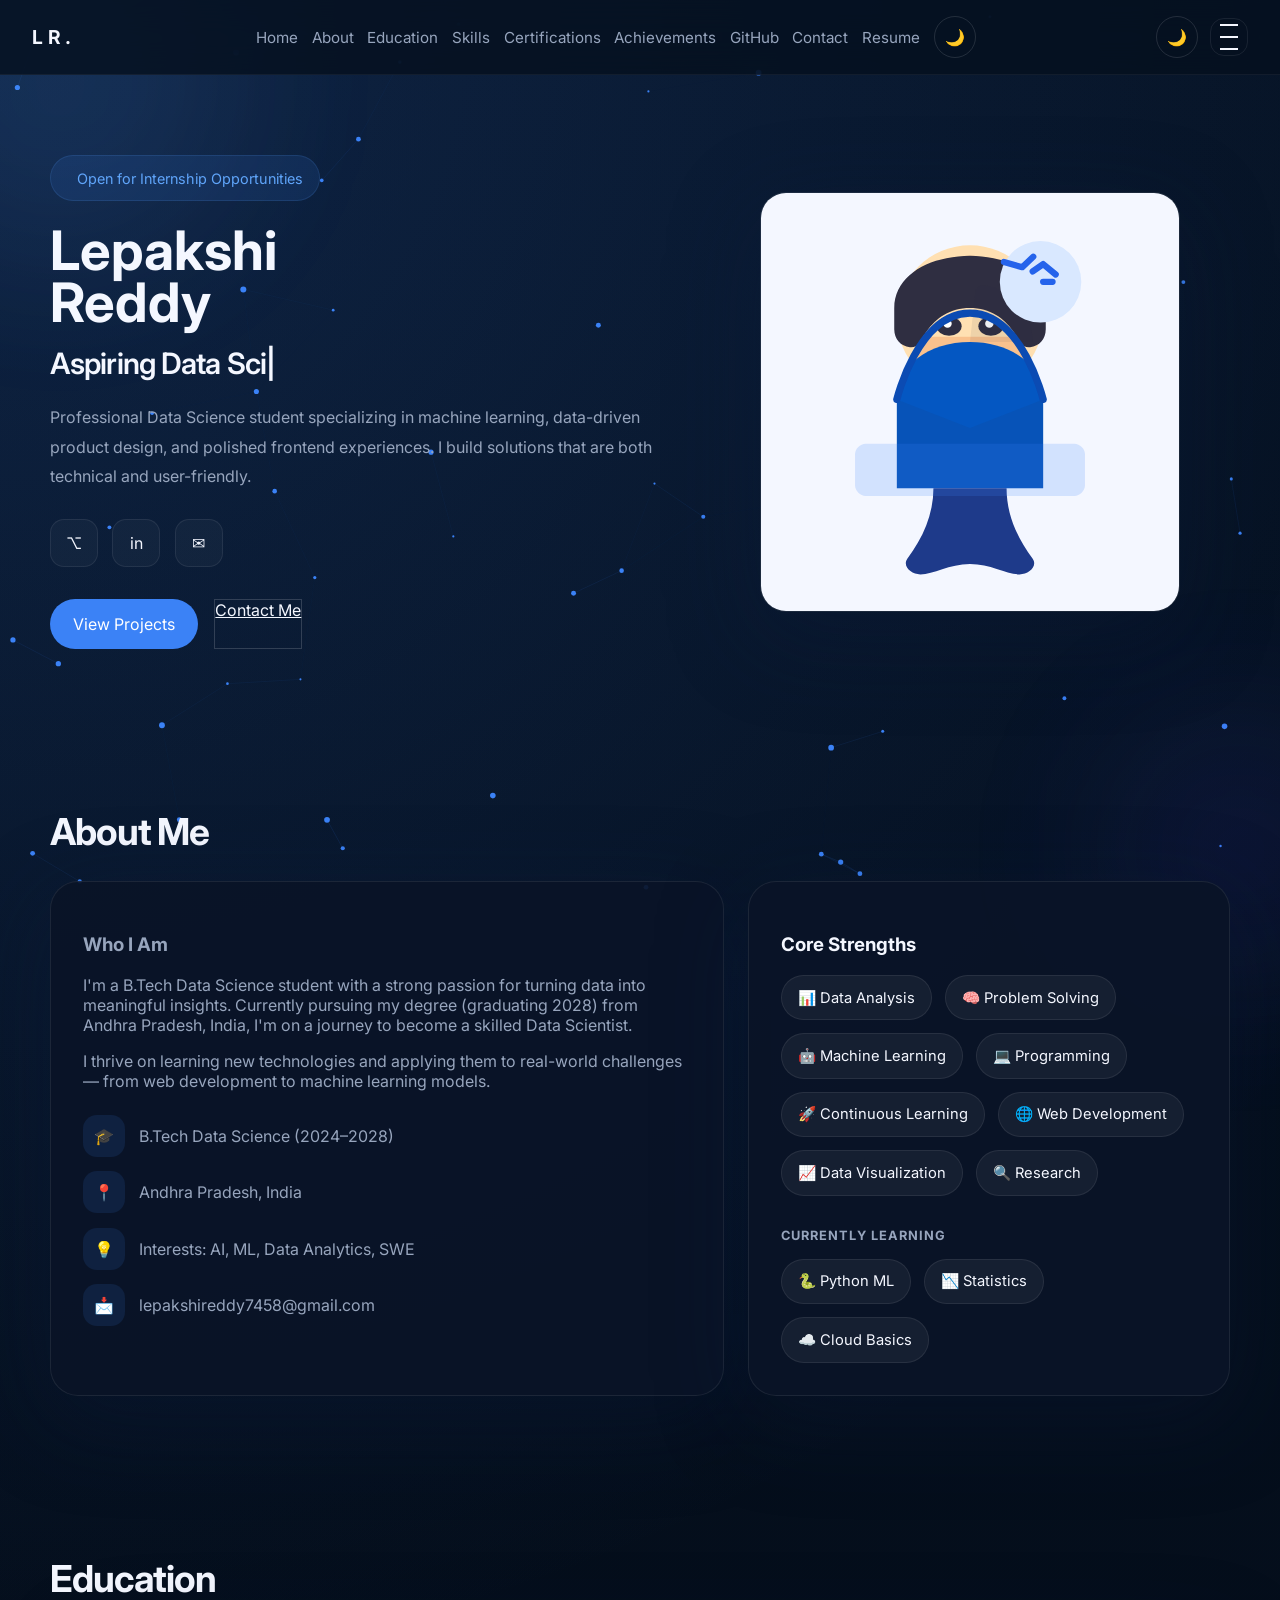
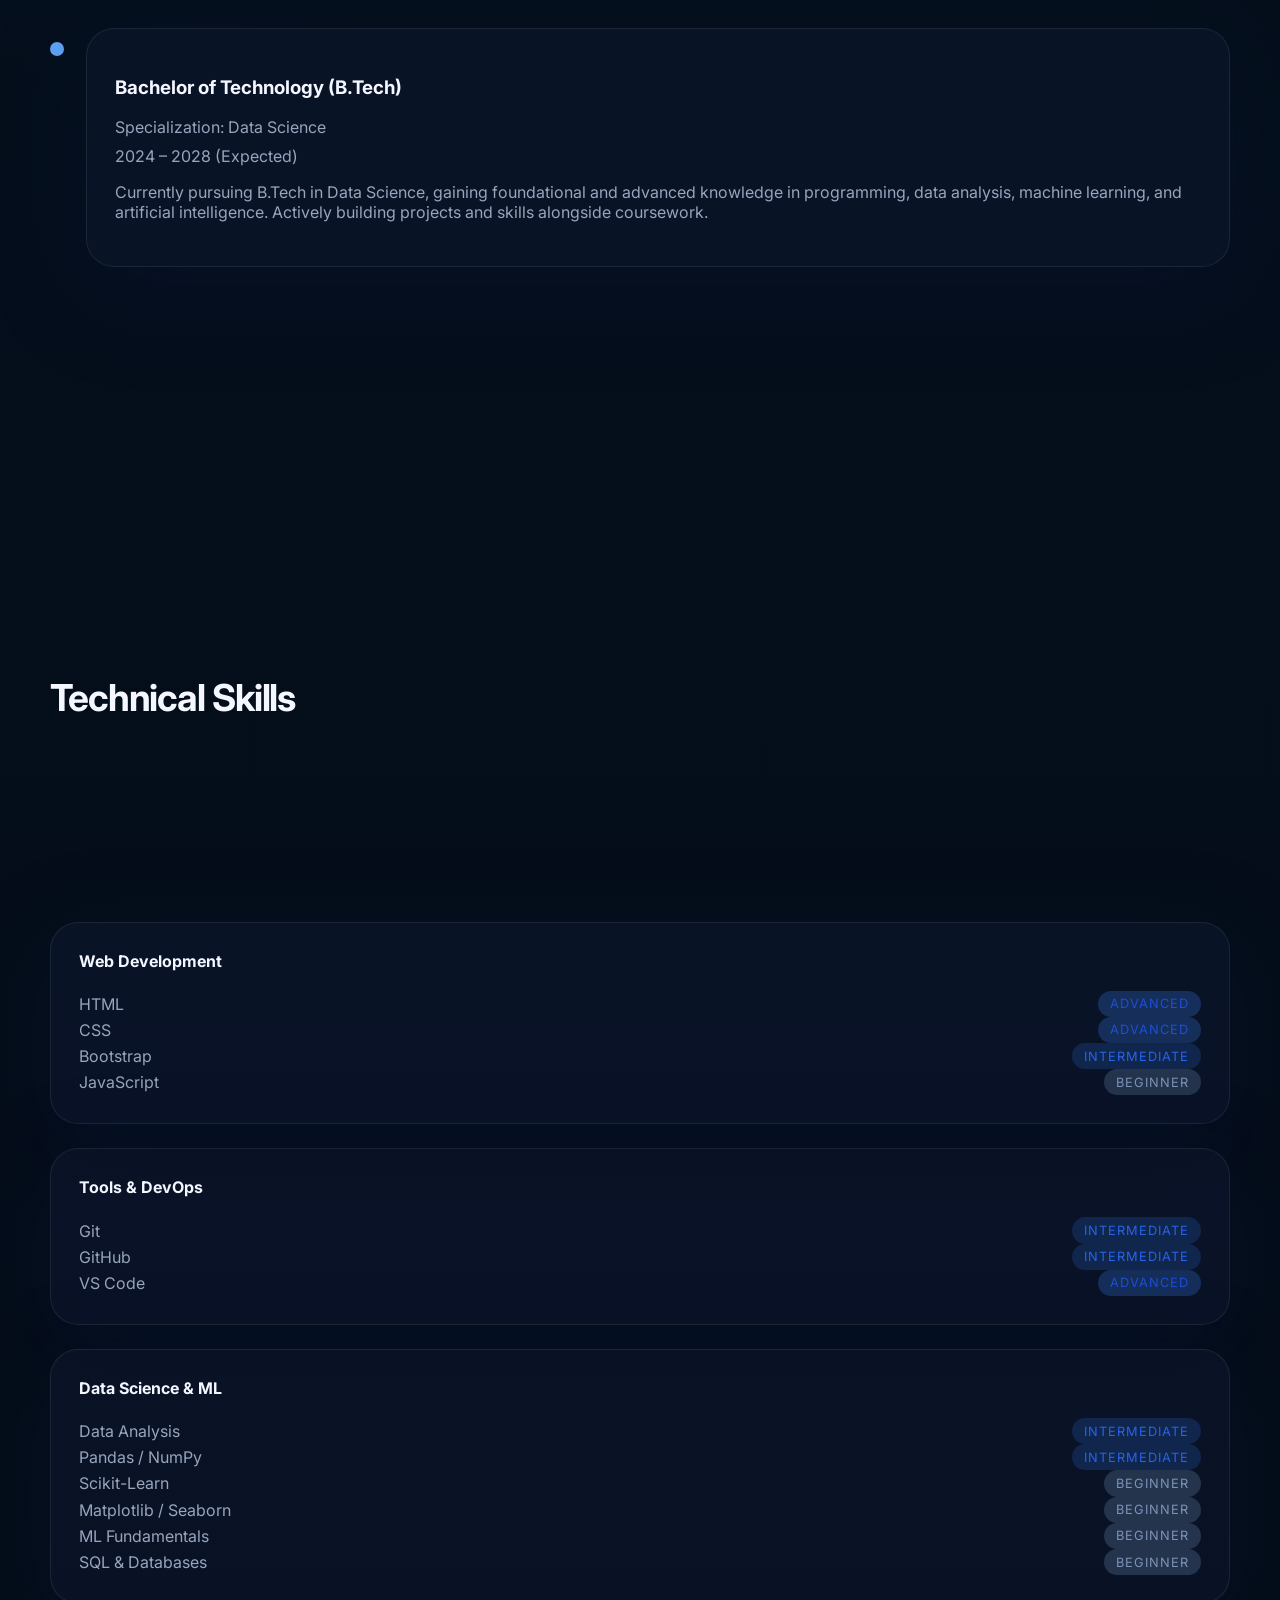
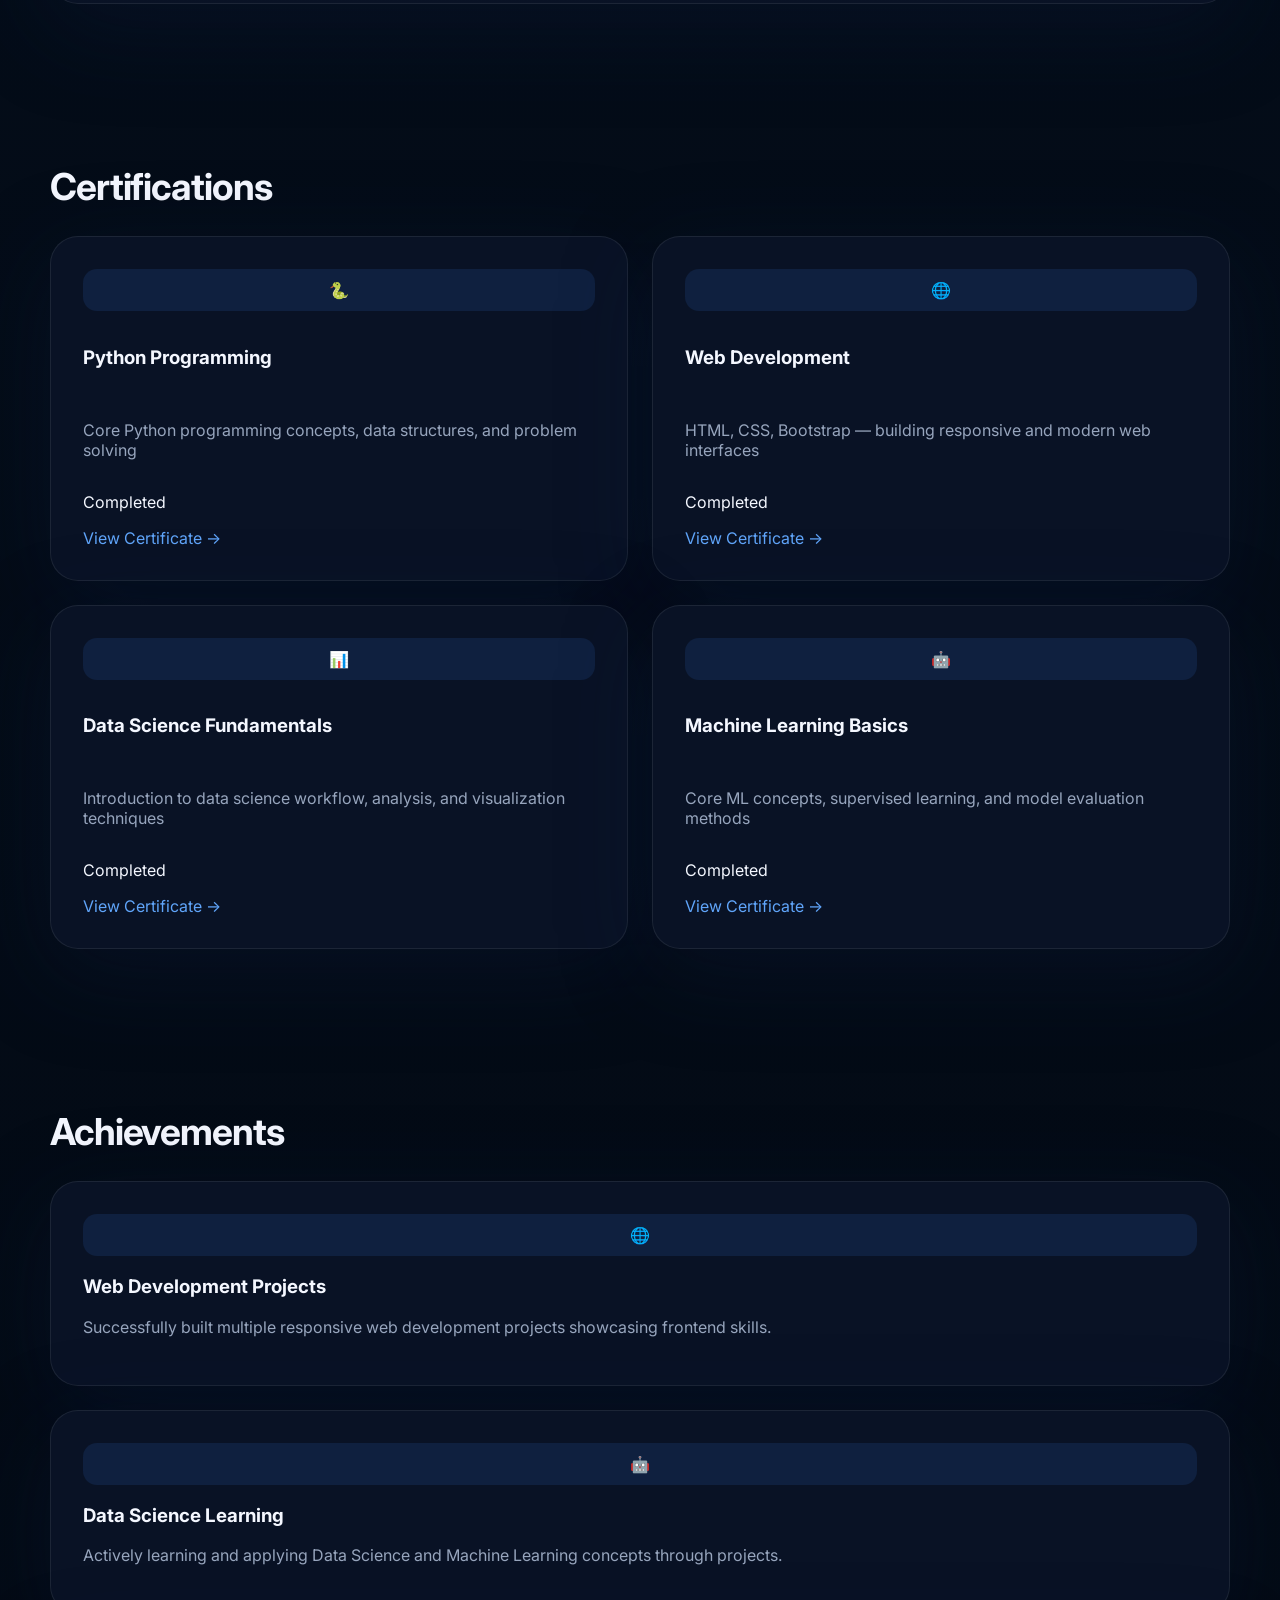
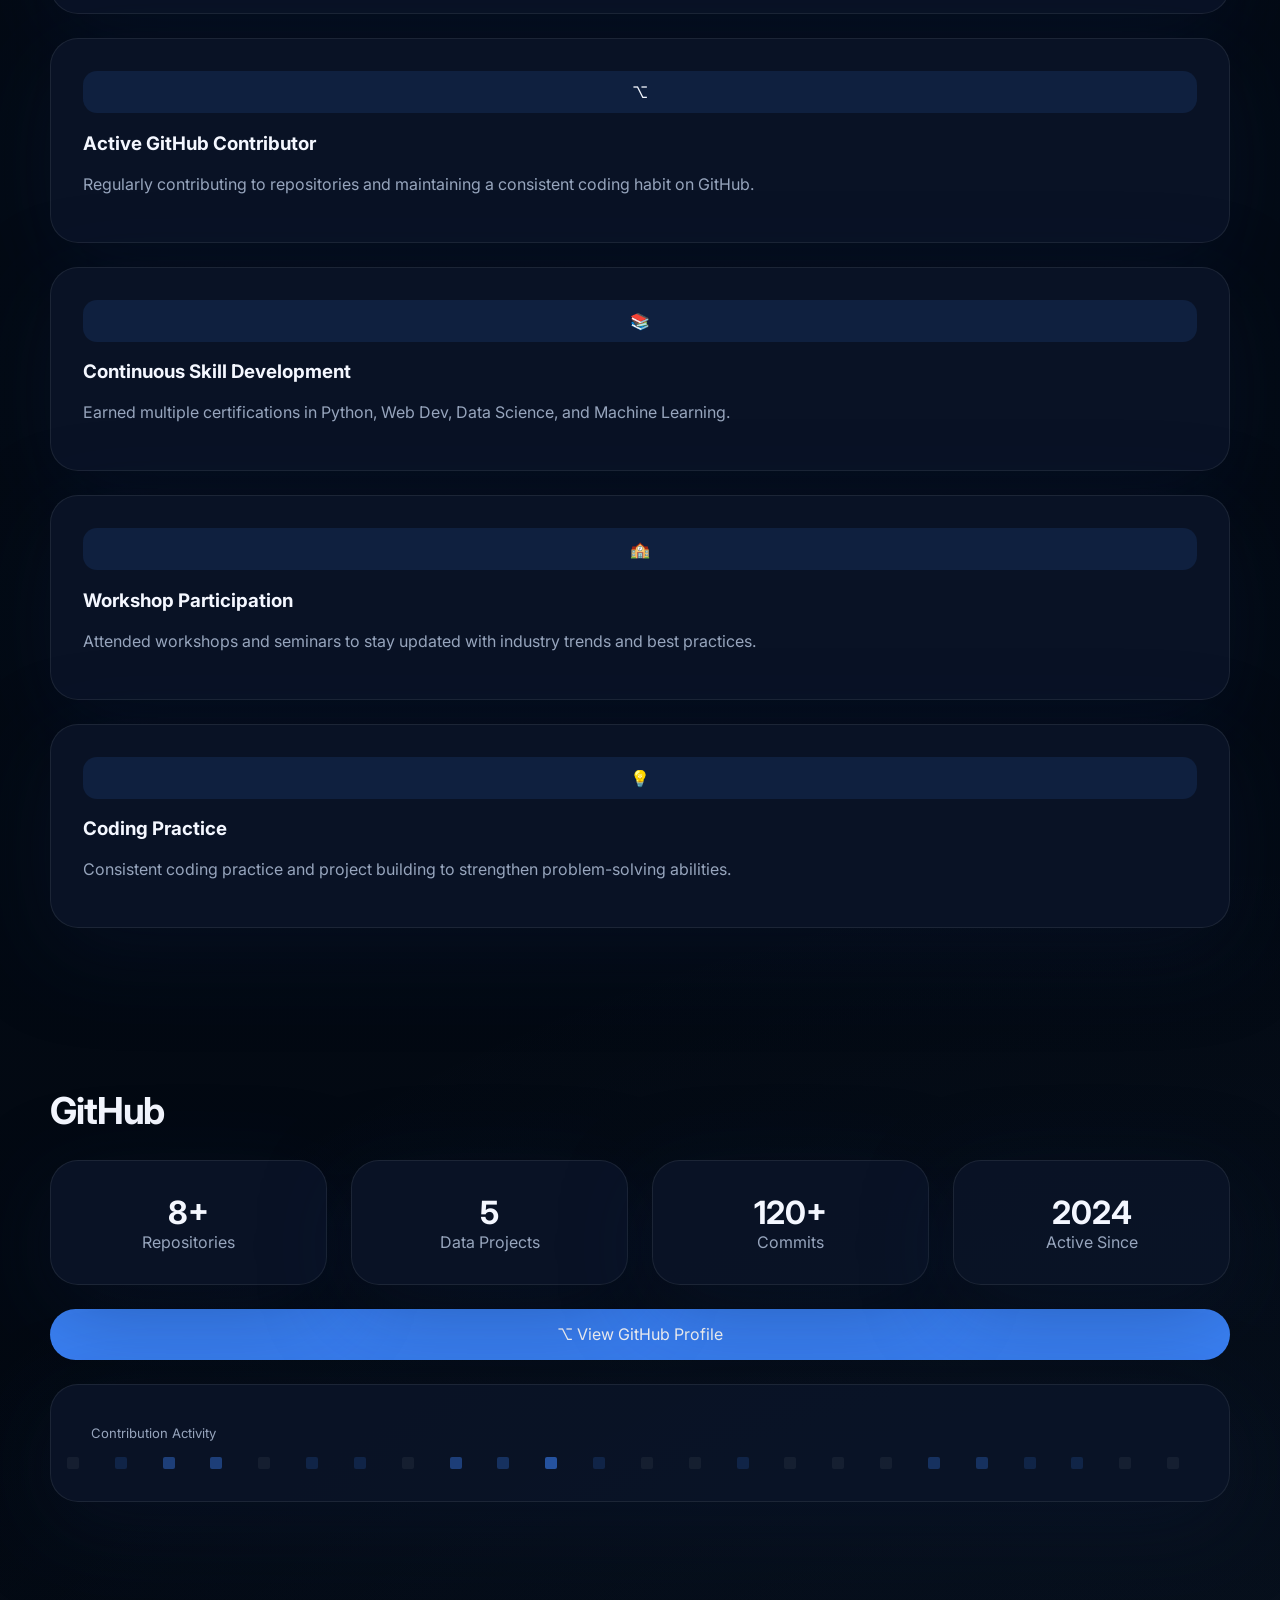
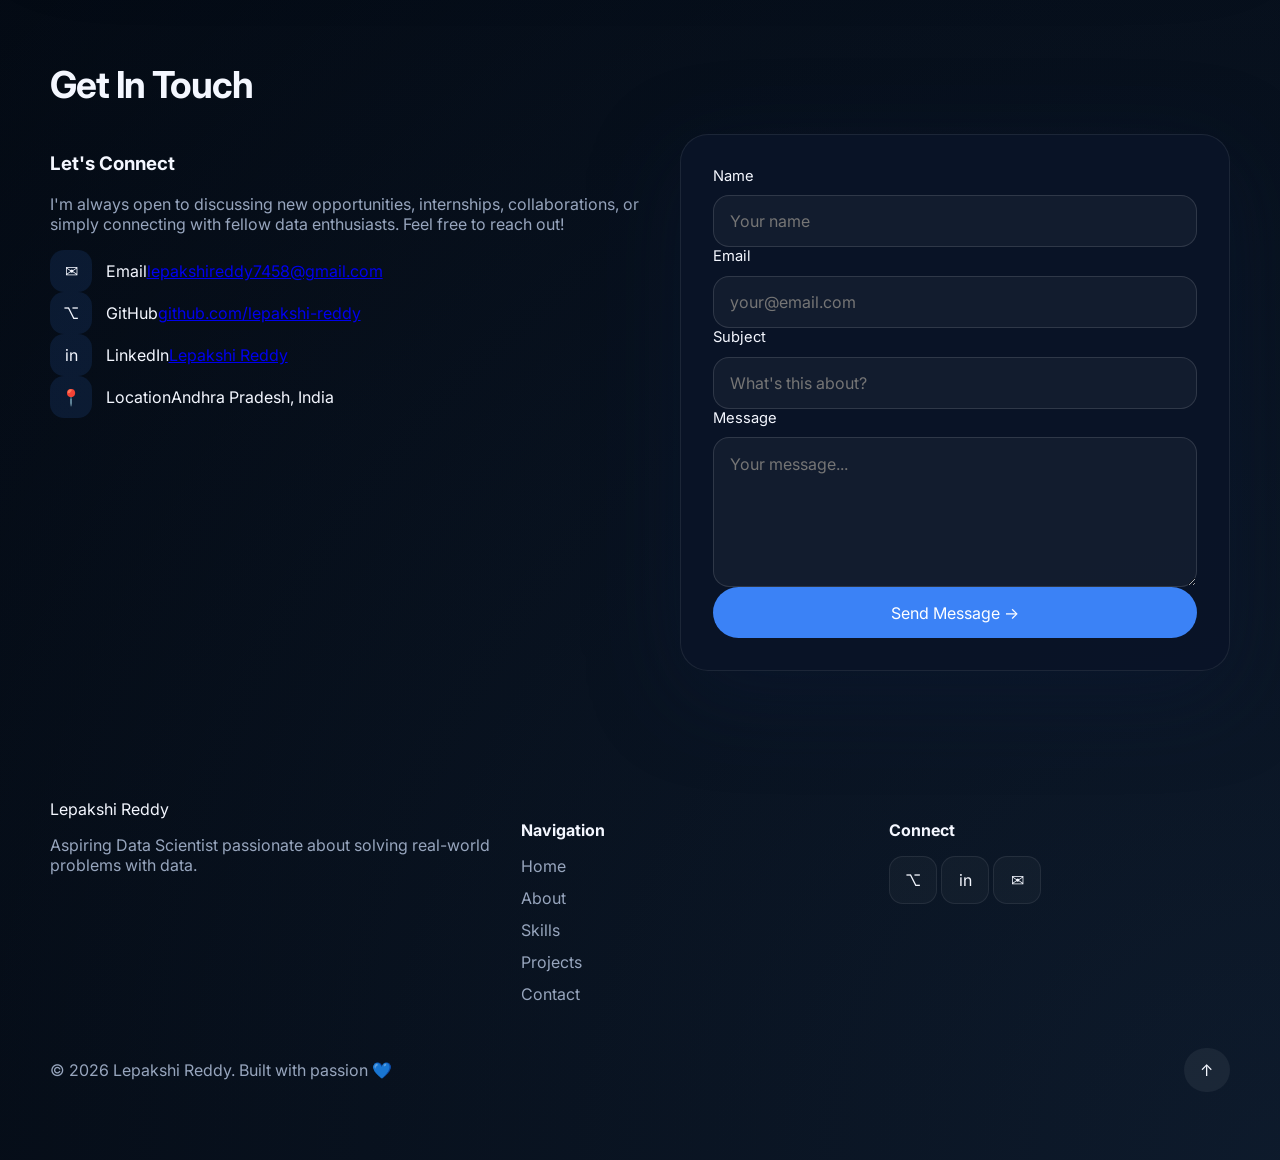
==== index.html @ dfa2814d "persoanal" ====
<!DOCTYPE html>
<html lang="en">
<head>
  <meta charset="UTF-8" />
  <meta name="viewport" content="width=device-width, initial-scale=1.0" />
  <meta name="description" content="Lepakshi Reddy - Aspiring Data Scientist | B.Tech Data Science Student Portfolio" />
  <title>Lepakshi Reddy | Data Science Portfolio</title>
  <link rel="preconnect" href="https://fonts.googleapis.com" />
  <link href="https://fonts.googleapis.com/css2?family=Inter:wght@300;400;500;600;700&family=Space+Grotesk:wght@400;500;600;700&display=swap" rel="stylesheet" />
  <link rel="stylesheet" href="./style.css">
  <link rel="icon" href="images/favicon.svg" type="image/svg+xml">
</head>
<body data-theme="dark">
<canvas id="particles"></canvas>
<div class="blob blob1"></div>
<div class="blob blob2"></div>

<!-- NAVIGATION -->
<nav>
  <div class="nav-logo">LR.</div>
  <div class="nav-links">
    <a href="#home">Home</a>
    <a href="#about">About</a>
    <a href="#education">Education</a>
    <a href="#skills">Skills</a>
    <a href="#certifications">Certifications</a>

    <a href="#achievements">Achievements</a>
    <a href="#github">GitHub</a>
    <a href="#contact">Contact</a>
      <a href="images/resume.pdf" target="_blank" rel="noopener" download>Resume</a>
    <button class="theme-btn" onclick="toggleTheme()" title="Toggle theme">🌙</button>
  </div>
  <div style="display:flex;gap:0.75rem;align-items:center;">
    <button class="theme-btn" onclick="toggleTheme()" title="Toggle theme" id="theme-btn-mob">🌙</button>
    <div class="hamburger" onclick="toggleMenu()">
      <span></span><span></span><span></span>
    </div>
  </div>
</nav>
<div class="mobile-nav" id="mobileNav">
  <a href="#home" onclick="closeMobile()">Home</a>
  <a href="#about" onclick="closeMobile()">About</a>
  <a href="#education" onclick="closeMobile()">Education</a>
  <a href="#skills" onclick="closeMobile()">Skills</a>
  <a href="#certifications" onclick="closeMobile()">Certifications</a>
  <a href="#projects" onclick="closeMobile()">Projects</a>
  <a href="#experience" onclick="closeMobile()">Experience</a>
  <a href="#achievements" onclick="closeMobile()">Achievements</a>
  <a href="#github" onclick="closeMobile()">GitHub</a>
  <a href="#contact" onclick="closeMobile()">Contact</a>
</div>

<!-- HERO -->
<section id="home">
  <div class="container">
    <div class="hero-inner">
      <div class="hero-text reveal">
        <div class="hero-badge"><span></span> Open for Internship Opportunities</div>
        <h1 class="hero-name">Lepakshi<br/>Reddy</h1>
        <div class="hero-title">
          <span id="typed"></span><span class="typed-cursor">|</span>
        </div>
        <p class="hero-desc">Professional Data Science student specializing in machine learning, data-driven product design, and polished frontend experiences. I build solutions that are both technical and user-friendly.</p>
        <div class="hero-socials">
          <a class="social-link" href="https://github.com/lepakshi-reddy/team-pr" target="_blank" title="GitHub">⌥</a>
          <a class="social-link" href="https://www.linkedin.com/in/bobbala-chinnolla-lepakshi-reddy" target="_blank" title="LinkedIn">in</a>
          <a class="social-link" href="mailto:lepakshireddy7458@gmail.com" title="Email">✉</a>
        </div>
        <div class="hero-btns">
          <a class="btn-primary" href="#projects">View Projects</a>
          <a class="btn-outline" href="#contact">Contact Me</a>
        </div>
      </div>
      <div class="hero-img-wrap reveal">
        <img src="images/avatar.svg" alt="Professional avatar illustration" class="hero-avatar" />
      </div>
    </div>
  </div>
</section>

<!-- ABOUT -->
<section id="about">
  <div class="container">
    <h2 class="section-title">About Me</h2>
    <div class="about-grid">
      <div class="glass-card about-info reveal">
        <h3>Who I Am</h3>
        <p>I'm a B.Tech Data Science student with a strong passion for turning data into meaningful insights. Currently pursuing my degree (graduating 2028) from Andhra Pradesh, India, I'm on a journey to become a skilled Data Scientist.</p>
        <p>I thrive on learning new technologies and applying them to real-world challenges — from web development to machine learning models.</p>
        <div class="about-meta" style="margin-top:1.5rem;">
          <div class="meta-item"><div class="meta-icon">🎓</div> B.Tech Data Science (2024–2028)</div>
          <div class="meta-item"><div class="meta-icon">📍</div> Andhra Pradesh, India</div>
          <div class="meta-item"><div class="meta-icon">💡</div> Interests: AI, ML, Data Analytics, SWE</div>
          <div class="meta-item"><div class="meta-icon">📩</div> lepakshireddy7458@gmail.com</div>
        </div>
      </div>
      <div class="glass-card strengths-wrap reveal">
        <h3>Core Strengths</h3>
        <div class="strength-tags">
          <span class="strength-tag">📊 Data Analysis</span>
          <span class="strength-tag">🧠 Problem Solving</span>
          <span class="strength-tag">🤖 Machine Learning</span>
          <span class="strength-tag">💻 Programming</span>
          <span class="strength-tag">🚀 Continuous Learning</span>
          <span class="strength-tag">🌐 Web Development</span>
          <span class="strength-tag">📈 Data Visualization</span>
          <span class="strength-tag">🔍 Research</span>
        </div>
        <div style="margin-top:2rem;">
          <h3 style="font-size:0.8rem;text-transform:uppercase;letter-spacing:0.08em;color:var(--text-muted);margin-bottom:1rem;">Currently Learning</h3>
          <div class="strength-tags">
            <span class="strength-tag">🐍 Python ML</span>
            <span class="strength-tag">📉 Statistics</span>
            <span class="strength-tag">☁️ Cloud Basics</span>
          </div>
        </div>
      </div>
    </div>
  </div>
</section>

<!-- EDUCATION -->
<section id="education">
  <div class="container">
    <h2 class="section-title">Education</h2>
    <div class="timeline">
      <div class="tl-item reveal">
        <div class="tl-dot"></div>
        <div class="glass-card tl-card">
          <h3>Bachelor of Technology (B.Tech)</h3>
          <div class="tl-sub">Specialization: Data Science</div>
          <div class="tl-year">2024 – 2028 (Expected)</div>
          <p>Currently pursuing B.Tech in Data Science, gaining foundational and advanced knowledge in programming, data analysis, machine learning, and artificial intelligence. Actively building projects and skills alongside coursework.</p>
        </div>
      </div>
      <div class="tl-item reveal">
        <div class="tl-dot"></div>
        <div class="glass-card tl-card">
          <h3>Secondary Education (Intermediate)</h3>
          <div class="tl-sub">Andhra Pradesh, India</div>
          <div class="tl-year">Completed</div>
          <p>Strong academic foundation with interest in Mathematics and Computer Science, paving the way for Data Science studies.</p>
        </div>
      </div>
    </div>
  </div>
</section>

<!-- SKILLS -->
<section id="skills">
  <div class="container">
    <h2 class="section-title">Technical Skills</h2>
    <div class="skills-grid">
      <div class="glass-card skill-category reveal">
        <div class="skill-cat-title">Programming</div>
        <div class="skill-item"><span>Python</span><span class="skill-badge intermediate">Intermediate</span></div>
        <div class="skill-item"><span>SQL</span><span class="skill-badge beginner">Beginner</span></div>
      </div>
      <div class="glass-card skill-category reveal">
        <div class="skill-cat-title">Web Development</div>
        <div class="skill-item"><span>HTML</span><span class="skill-badge advanced">Advanced</span></div>
        <div class="skill-item"><span>CSS</span><span class="skill-badge advanced">Advanced</span></div>
        <div class="skill-item"><span>Bootstrap</span><span class="skill-badge intermediate">Intermediate</span></div>
        <div class="skill-item"><span>JavaScript</span><span class="skill-badge beginner">Beginner</span></div>
      </div>
      <div class="glass-card skill-category reveal">
        <div class="skill-cat-title">Tools & DevOps</div>
        <div class="skill-item"><span>Git</span><span class="skill-badge intermediate">Intermediate</span></div>
        <div class="skill-item"><span>GitHub</span><span class="skill-badge intermediate">Intermediate</span></div>
        <div class="skill-item"><span>VS Code</span><span class="skill-badge advanced">Advanced</span></div>
      </div>
      <div class="glass-card skill-category reveal">
        <div class="skill-cat-title">Data Science & ML</div>
        <div class="skill-item"><span>Data Analysis</span><span class="skill-badge intermediate">Intermediate</span></div>
        <div class="skill-item"><span>Pandas / NumPy</span><span class="skill-badge intermediate">Intermediate</span></div>
        <div class="skill-item"><span>Scikit-Learn</span><span class="skill-badge beginner">Beginner</span></div>
        <div class="skill-item"><span>Matplotlib / Seaborn</span><span class="skill-badge beginner">Beginner</span></div>
        <div class="skill-item"><span>ML Fundamentals</span><span class="skill-badge beginner">Beginner</span></div>
        <div class="skill-item"><span>SQL & Databases</span><span class="skill-badge beginner">Beginner</span></div>
      </div>
    </div>
  </div>
</section>

<!-- CERTIFICATIONS -->
<section id="certifications">
  <div class="container">
    <h2 class="section-title">Certifications</h2>
    <div class="certs-grid">
      <div class="glass-card cert-card reveal">
        <div class="cert-icon">🐍</div>
        <h3>Python Programming</h3>
        <p>Core Python programming concepts, data structures, and problem solving</p>
        <span class="cert-badge">Completed</span>
        <a href="images/cert-python.svg" target="_blank" class="cert-link">View Certificate →</a>
      </div>
      <div class="glass-card cert-card reveal">
        <div class="cert-icon">🌐</div>
        <h3>Web Development</h3>
        <p>HTML, CSS, Bootstrap — building responsive and modern web interfaces</p>
        <span class="cert-badge">Completed</span>
        <a href="#" target="_blank" class="cert-link">View Certificate →</a>
      </div>
      <div class="glass-card cert-card reveal">
        <div class="cert-icon">📊</div>
        <h3>Data Science Fundamentals</h3>
        <p>Introduction to data science workflow, analysis, and visualization techniques</p>
        <span class="cert-badge">Completed</span>
        <a href="#" target="_blank" class="cert-link">View Certificate →</a>
      </div>
      <div class="glass-card cert-card reveal">
        <div class="cert-icon">🤖</div>
        <h3>Machine Learning Basics</h3>
        <p>Core ML concepts, supervised learning, and model evaluation methods</p>
        <span class="cert-badge">Completed</span>
        <a href="#" target="_blank" class="cert-link">View Certificate →</a>
      </div>
    </div>
  </div>
</section>

<!-- ACHIEVEMENTS -->
<section id="achievements">
  <div class="container">
    <h2 class="section-title">Achievements</h2>
    <div class="achievements-grid">
      <div class="glass-card ach-card reveal"><div class="ach-icon">🌐</div><div class="ach-text"><h3>Web Development Projects</h3><p>Successfully built multiple responsive web development projects showcasing frontend skills.</p></div></div>
      <div class="glass-card ach-card reveal"><div class="ach-icon">🤖</div><div class="ach-text"><h3>Data Science Learning</h3><p>Actively learning and applying Data Science and Machine Learning concepts through projects.</p></div></div>
      <div class="glass-card ach-card reveal"><div class="ach-icon">⌥</div><div class="ach-text"><h3>Active GitHub Contributor</h3><p>Regularly contributing to repositories and maintaining a consistent coding habit on GitHub.</p></div></div>
      <div class="glass-card ach-card reveal"><div class="ach-icon">📚</div><div class="ach-text"><h3>Continuous Skill Development</h3><p>Earned multiple certifications in Python, Web Dev, Data Science, and Machine Learning.</p></div></div>
      <div class="glass-card ach-card reveal"><div class="ach-icon">🏫</div><div class="ach-text"><h3>Workshop Participation</h3><p>Attended workshops and seminars to stay updated with industry trends and best practices.</p></div></div>
      <div class="glass-card ach-card reveal"><div class="ach-icon">💡</div><div class="ach-text"><h3>Coding Practice</h3><p>Consistent coding practice and project building to strengthen problem-solving abilities.</p></div></div>
    </div>
  </div>
</section>

<!-- GITHUB -->
<section id="github">
  <div class="container">
    <h2 class="section-title">GitHub</h2>
    <div class="github-wrap">
      <div class="github-stats">
        <div class="glass-card stat-card reveal"><div class="stat-num">8+</div><div class="stat-label">Repositories</div></div>
        <div class="glass-card stat-card reveal"><div class="stat-num">5</div><div class="stat-label">Data Projects</div></div>
        <div class="glass-card stat-card reveal"><div class="stat-num">120+</div><div class="stat-label">Commits</div></div>
        <div class="glass-card stat-card reveal"><div class="stat-num">2024</div><div class="stat-label">Active Since</div></div>
      </div>
      <a class="github-btn" href="https://github.com/lepakshi-reddy/team-pr" target="_blank">⌥ View GitHub Profile</a>
      <div class="glass-card contrib-section reveal">
        <div style="padding:1.5rem 1.5rem 0;color:var(--text-muted);font-size:0.82rem;text-align:left;">Contribution Activity</div>
        <div class="contrib-grid" id="contribGrid"></div>
      </div>
    </div>
  </div>
</section>

<!-- CONTACT -->
<section id="contact">
  <div class="container">
    <h2 class="section-title">Get In Touch</h2>
    <div class="contact-grid">
      <div class="contact-info reveal">
        <h3>Let's Connect</h3>
        <p>I'm always open to discussing new opportunities, internships, collaborations, or simply connecting with fellow data enthusiasts. Feel free to reach out!</p>
        <div class="contact-items">
          <div class="contact-item"><div class="ci-icon">✉</div><div class="ci-text"><span>Email</span><a href="mailto:lepakshireddy7458@gmail.com">lepakshireddy7458@gmail.com</a></div></div>
          <div class="contact-item"><div class="ci-icon">⌥</div><div class="ci-text"><span>GitHub</span><a href="https://github.com/lepakshi-reddy/team-pr" target="_blank">github.com/lepakshi-reddy</a></div></div>
          <div class="contact-item"><div class="ci-icon">in</div><div class="ci-text"><span>LinkedIn</span><a href="https://www.linkedin.com/in/bobbala-chinnolla-lepakshi-reddy" target="_blank">Lepakshi Reddy</a></div></div>
          <div class="contact-item"><div class="ci-icon">📍</div><div class="ci-text"><span>Location</span><a>Andhra Pradesh, India</a></div></div>
        </div>
      </div>
      <div class="glass-card contact-form reveal">
        <div id="formArea">
          <form id="contactForm">
            <div class="form-group">
              <label>Name</label>
              <input type="text" name="name" id="fname" placeholder="Your name" required />
            </div>
            <div class="form-group">
              <label>Email</label>
              <input type="email" name="email" id="femail" placeholder="your@email.com" required />
            </div>
            <div class="form-group">
              <label>Subject</label>
              <input type="text" name="subject" id="fsubject" placeholder="What's this about?" required />
            </div>
            <div class="form-group">
              <label>Message</label>
              <textarea name="message" id="fmessage" placeholder="Your message..." required></textarea>
            </div>
            <button type="submit" class="btn-primary" style="width:100%;text-align:center;">Send Message →</button>
          </form>
        </div>
        <div class="form-success" id="formSuccess">
          <div class="check">✅</div>
          <h3>Message Sent!</h3>
          <p>Thank you for reaching out. I'll get back to you soon.</p>
        </div>
      </div>
    </div>
  </div>
</section>

<!-- FOOTER -->
<footer>
  <div class="footer-inner">
    <div class="footer-top">
      <div class="footer-brand">
        <div class="brand-name">Lepakshi Reddy</div>
        <p>Aspiring Data Scientist passionate about solving real-world problems with data.</p>
      </div>
      <div class="footer-links">
        <h4>Navigation</h4>
        <ul>
          <li><a href="#home">Home</a></li>
          <li><a href="#about">About</a></li>
          <li><a href="#skills">Skills</a></li>
          <li><a href="#projects">Projects</a></li>
          <li><a href="#contact">Contact</a></li>
        </ul>
      </div>
      <div>
        <div class="footer-links"><h4 style="margin-bottom:1rem;">Connect</h4></div>
        <div class="footer-social">
          <a class="social-link" href="https://github.com/lepakshi-reddy/team-pr" target="_blank" title="GitHub">⌥</a>
          <a class="social-link" href="https://www.linkedin.com/in/bobbala-chinnolla-lepakshi-reddy" target="_blank" title="LinkedIn">in</a>
          <a class="social-link" href="mailto:lepakshireddy7458@gmail.com" title="Email">✉</a>
        </div>
      </div>
    </div>
    <div class="footer-bottom">
      <p>© 2026 Lepakshi Reddy. Built with passion 💙</p>
      <a class="back-top" href="#home" title="Back to top">↑</a>
    </div>
  </div>
</footer>

<script src="./main.js"></script>
</body>
</html>
---- style.css ----
﻿:root {
  --bg: #05101f;
  --bg-surface: rgba(10, 20, 40, 0.92);
  --bg-surface-strong: rgba(14, 28, 56, 0.96);
  --bg-border: rgba(255, 255, 255, 0.08);
  --text: #f4f7ff;
  --text-muted: #97a5bd;
  --accent: #60a5fa;
  --accent-strong: #3b82f6;
  --accent-soft: rgba(96, 165, 250, 0.16);
  --shadow: 0 24px 90px rgba(12, 26, 58, 0.35);
}

[data-theme="light"] {
  --bg: #f6f8ff;
  --bg-surface: rgba(255, 255, 255, 0.92);
  --bg-surface-strong: rgba(246, 248, 255, 0.99);
  --bg-border: rgba(15, 23, 42, 0.08);
  --text: #0f172a;
  --text-muted: #475569;
  --accent: #2563eb;
  --accent-strong: #1d4ed8;
  --accent-soft: rgba(37, 99, 235, 0.14);
  --shadow: 0 24px 80px rgba(15, 23, 42, 0.12);
}

* {
  box-sizing: border-box;
}

html {
  scroll-behavior: smooth;
}

body {
  margin: 0;
  min-height: 100vh;
  font-family: 'Inter', sans-serif;
  background: radial-gradient(circle at top left, rgba(59, 130, 246, 0.18), transparent 22%),
              radial-gradient(circle at bottom right, rgba(96, 165, 250, 0.12), transparent 25%),
              linear-gradient(180deg, #05101f 0%, #02070f 100%);
  color: var(--text);
  position: relative;
  overflow-x: hidden;
}

button,
input,
textarea,
a {
  font: inherit;
}

img {
  max-width: 100%;
  display: block;
}

canvas#particles {
  position: fixed;
  inset: 0;
  z-index: 0;
  pointer-events: none;
}

.blob {
  position: fixed;
  border-radius: 50%;
  filter: blur(90px);
  opacity: 0.8;
  z-index: 0;
}

.blob1 {
  width: 360px;
  height: 360px;
  background: rgba(96, 165, 250, 0.14);
  top: -100px;
  left: -120px;
}

.blob2 {
  width: 260px;
  height: 260px;
  background: rgba(79, 70, 229, 0.16);
  bottom: -80px;
  right: -90px;
}

nav {
  position: sticky;
  top: 0;
  z-index: 12;
  backdrop-filter: blur(18px);
  background: rgba(5, 16, 31, 0.82);
  border-bottom: 1px solid rgba(255, 255, 255, 0.05);
  padding: 1rem 2rem;
  display: flex;
  align-items: center;
  justify-content: space-between;
}

.nav-logo {
  font-size: 1.2rem;
  font-weight: 700;
  letter-spacing: 0.24em;
}

.nav-links {
  display: flex;
  align-items: center;
  gap: 0.85rem;
  flex-wrap: wrap;
}

.nav-links a,
.theme-btn,
.back-top,
.github-btn,
.cert-link {
  transition: all 0.2s ease;
}

.nav-links a {
  color: var(--text-muted);
  text-decoration: none;
  font-size: 0.95rem;
}

.nav-links a:hover,
.nav-links a:focus {
  color: var(--text);
}

.theme-btn {
  border: 1px solid rgba(255, 255, 255, 0.12);
  background: transparent;
  color: var(--text);
  border-radius: 999px;
  width: 42px;
  height: 42px;
  cursor: pointer;
}

.hamburger {
  display: none;
  width: 38px;
  height: 38px;
  border-radius: 14px;
  border: 1px solid rgba(255, 255, 255, 0.08);
  display: grid;
  place-items: center;
  cursor: pointer;
}

.hamburger span {
  display: block;
  width: 18px;
  height: 2px;
  background: var(--text);
  margin: 3px 0;
}

.mobile-nav {
  position: fixed;
  inset: 0;
  padding: 5rem 1.5rem 2rem;
  background: rgba(5, 16, 31, 0.95);
  backdrop-filter: blur(20px);
  display: none;
  flex-direction: column;
  gap: 1.3rem;
  z-index: 20;
}

.mobile-nav.open {
  display: flex;
}

.mobile-nav a {
  color: var(--text);
  text-decoration: none;
  font-size: 1.15rem;
}

section {
  position: relative;
  padding: 5rem 0;
  z-index: 1;
}

.container {
  width: min(1180px, calc(100% - 2rem));
  margin: 0 auto;
}

.section-title {
  font-size: clamp(2rem, 2rem + 0.4vw, 2.8rem);
  margin: 0 0 1.7rem;
  letter-spacing: -0.03em;
}

.hero-inner {
  display: grid;
  grid-template-columns: minmax(0, 1.3fr) minmax(300px, 0.9fr);
  gap: 2rem;
  align-items: center;
}

.hero-text {
  max-width: 680px;
}

.hero-badge {
  display: inline-flex;
  align-items: center;
  gap: 0.65rem;
  padding: 0.85rem 1rem;
  border-radius: 999px;
  background: rgba(59, 130, 246, 0.12);
  color: var(--accent);
  border: 1px solid rgba(96, 165, 250, 0.14);
  margin-bottom: 1.5rem;
  font-size: 0.9rem;
}

.hero-name {
  font-size: clamp(3.4rem, 4vw, 5.5rem);
  line-height: 0.95;
  margin: 0 0 1rem;
}

.hero-title {
  font-size: clamp(1.7rem, 2.3vw, 2.4rem);
  margin-bottom: 1.4rem;
  letter-spacing: -0.03em;
  font-weight: 600;
}

.typed-cursor {
  opacity: 1;
  animation: blink 1s infinite;
}

@keyframes blink {
  0%, 50% { opacity: 1; }
  51%, 100% { opacity: 0; }
}

.hero-desc {
  color: var(--text-muted);
  line-height: 1.85;
  max-width: 620px;
  margin-bottom: 1.7rem;
}

.hero-socials {
  display: flex;
  gap: 0.9rem;
  margin-bottom: 2rem;
}

.social-link {
  width: 48px;
  height: 48px;
  display: inline-flex;
  align-items: center;
  justify-content: center;
  border-radius: 14px;
  border: 1px solid rgba(255, 255, 255, 0.08);
  background: rgba(255, 255, 255, 0.03);
  color: var(--text);
  text-decoration: none;
}

.hero-btns {
  display: flex;
  flex-wrap: wrap;
  gap: 1rem;
}

.btn-primary,
.github-btn,
.cert-link,
.back-top {
  display: inline-flex;
  align-items: center;
  justify-content: center;
  background: var(--accent-strong);
  color: white;
  text-decoration: none;
  border: none;
  border-radius: 999px;
  padding: 0.95rem 1.45rem;
  cursor: pointer;
}

.btn-primary:hover,
.github-btn:hover,
.cert-link:hover,
.back-top:hover {
  transform: translateY(-1px);
  background: var(--accent);
}

.btn-outline {
  color: var(--text);
  border: 1px solid rgba(255, 255, 255, 0.16);
  background: transparent;
}

.hero-avatar {
  width: 100%;
  max-width: 420px;
  border-radius: 26px;
  border: 1px solid rgba(255, 255, 255, 0.08);
  box-shadow: var(--shadow);
}

.glass-card {
  background: var(--bg-surface);
  border: 1px solid var(--bg-border);
  border-radius: 28px;
  box-shadow: var(--shadow);
  padding: 2rem;
}

.about-grid,
.skills-grid,
.certs-grid,
.achievements-grid,
.contact-grid,
.github-stats {
  display: grid;
  gap: 1.5rem;
}

.about-grid {
  grid-template-columns: 1.4fr 1fr;
}

.about-info p,
.about-info h3,
.strength-tag,
.meta-item,
.tl-card p,
.skill-item,
.cert-card p,
.ach-text p,
.contact-info p {
  color: var(--text-muted);
}

.about-meta {
  display: grid;
  gap: 0.9rem;
}

.meta-item,
.skill-item,
.contact-item {
  display: flex;
  gap: 0.85rem;
  align-items: center;
}

.meta-icon,
.ci-icon,
.cert-icon,
.ach-icon {
  min-width: 42px;
  min-height: 42px;
  display: grid;
  place-items: center;
  border-radius: 14px;
  background: rgba(59, 130, 246, 0.12);
}

.strength-tags {
  display: flex;
  flex-wrap: wrap;
  gap: 0.8rem;
}

.strength-tag {
  background: rgba(255, 255, 255, 0.05);
  border: 1px solid rgba(255, 255, 255, 0.08);
  border-radius: 999px;
  padding: 0.8rem 1rem;
  color: var(--text);
  font-size: 0.92rem;
}

.skill-category {
  padding: 1.75rem;
}

.skill-cat-title {
  font-weight: 700;
  margin-bottom: 1.25rem;
}

.skill-item {
  justify-content: space-between;
}

.skill-badge {
  padding: 0.35rem 0.75rem;
  border-radius: 999px;
  font-size: 0.8rem;
  text-transform: uppercase;
  letter-spacing: 0.08em;
}

.skill-badge.beginner { background: rgba(164, 202, 254, 0.18); color: #7c93b9; }
.skill-badge.intermediate { background: rgba(59, 130, 246, 0.18); color: #2563eb; }
.skill-badge.advanced { background: rgba(59, 130, 246, 0.25); color: #1d4ed8; }

.timeline {
  display: grid;
  gap: 1.8rem;
}

.tl-item {
  display: flex;
  gap: 1.4rem;
}

.tl-dot {
  width: 14px;
  height: 14px;
  border-radius: 50%;
  background: var(--accent);
  margin-top: 0.9rem;
  flex-shrink: 0;
}

.tl-card {
  padding: 1.75rem;
}

.tl-sub,
.tl-year {
  color: var(--text-muted);
  margin: 0.55rem 0;
}

.certs-grid {
  grid-template-columns: repeat(2, minmax(0, 1fr));
}

.cert-card {
  display: grid;
  gap: 1rem;
}

.cert-link {
  width: fit-content;
  color: var(--accent);
  background: transparent;
  border: none;
  padding: 0;
}

.github-wrap {
  display: grid;
  gap: 1.5rem;
}

.github-stats {
  grid-template-columns: repeat(4, minmax(0, 1fr));
}

.stat-card {
  text-align: center;
}

.stat-num {
  font-size: 2rem;
  font-weight: 700;
}

.stat-label {
  color: var(--text-muted);
}

.contrib-section {
  padding: 1rem;
}

.contrib-grid {
  display: grid;
  grid-template-columns: repeat(24, 1fr);
  gap: 2px;
  padding: 1rem 0;
}

.contrib-cell {
  width: 12px;
  height: 12px;
  background: rgba(255, 255, 255, 0.05);
  border-radius: 2px;
}

.contrib-cell.l1 { background: rgba(59, 130, 246, 0.16); }
.contrib-cell.l2 { background: rgba(59, 130, 246, 0.28); }
.contrib-cell.l3 { background: rgba(59, 130, 246, 0.4); }
.contrib-cell.l4 { background: rgba(59, 130, 246, 0.58); }

.contact-grid {
  grid-template-columns: 1.1fr 1fr;
}

.contact-form {
  display: grid;
  gap: 1rem;
}

.form-group {
  display: grid;
  gap: 0.65rem;
}

.form-group label {
  font-size: 0.92rem;
}

.form-group input,
.form-group textarea {
  width: 100%;
  border: 1px solid rgba(255, 255, 255, 0.12);
  border-radius: 16px;
  background: rgba(255, 255, 255, 0.04);
  color: var(--text);
  padding: 0.95rem 1rem;
  min-height: 48px;
}

.form-group textarea {
  min-height: 150px;
  resize: vertical;
}

.form-success {
  display: none;
  text-align: center;
}

.form-success .check {
  font-size: 2.5rem;
  margin-bottom: 1rem;
}

.footer-inner {
  width: min(1180px, calc(100% - 2rem));
  margin: 0 auto;
  padding: 3rem 0 4rem;
}

.footer-top {
  display: grid;
  grid-template-columns: 1.3fr 1fr 1fr;
  gap: 1.75rem;
  align-items: start;
}

.footer-brand p,
.footer-links ul,
.footer-bottom p {
  color: var(--text-muted);
}

.footer-links h4 {
  margin-bottom: 1rem;
}

.footer-links ul {
  list-style: none;
  padding: 0;
  margin: 0;
  display: grid;
  gap: 0.75rem;
}

.footer-links a {
  color: var(--text-muted);
  text-decoration: none;
}

.footer-links a:hover {
  color: var(--text);
}

.footer-bottom {
  margin-top: 2.5rem;
  display: flex;
  justify-content: space-between;
  align-items: center;
  flex-wrap: wrap;
  gap: 1rem;
}

.back-top {
  display: inline-flex;
  align-items: center;
  justify-content: center;
  width: 44px;
  height: 44px;
  background: rgba(255, 255, 255, 0.06);
  color: var(--text);
  border-radius: 999px;
}

.reveal {
  opacity: 0;
  transform: translateY(24px);
  transition: opacity 0.8s ease, transform 0.8s ease;
}

.reveal.visible {
  opacity: 1;
  transform: translateY(0);
}

@media (max-width: 1120px) {
  .hero-inner,
  .about-grid,
  .github-stats,
  .contact-grid {
    grid-template-columns: 1fr;
  }

  .certs-grid {
    grid-template-columns: 1fr;
  }
}

@media (max-width: 880px) {
  nav {
    padding: 1rem 1.25rem;
  }

  .nav-links {
    display: none;
  }

  .hamburger {
    display: grid;
  }

  section {
    padding: 4rem 0;
  }

  .hero-title {
    font-size: 1.8rem;
  }

  .footer-top {
    grid-template-columns: 1fr;
  }
}

@media (max-width: 620px) {
  .hero-name {
    font-size: 3.4rem;
  }

  .hero-btns {
    flex-direction: column;
    align-items: stretch;
  }

  .theme-btn {
    width: 38px;
    height: 38px;
  }

  .form-group input,
  .form-group textarea {
    min-height: 46px;
  }
}
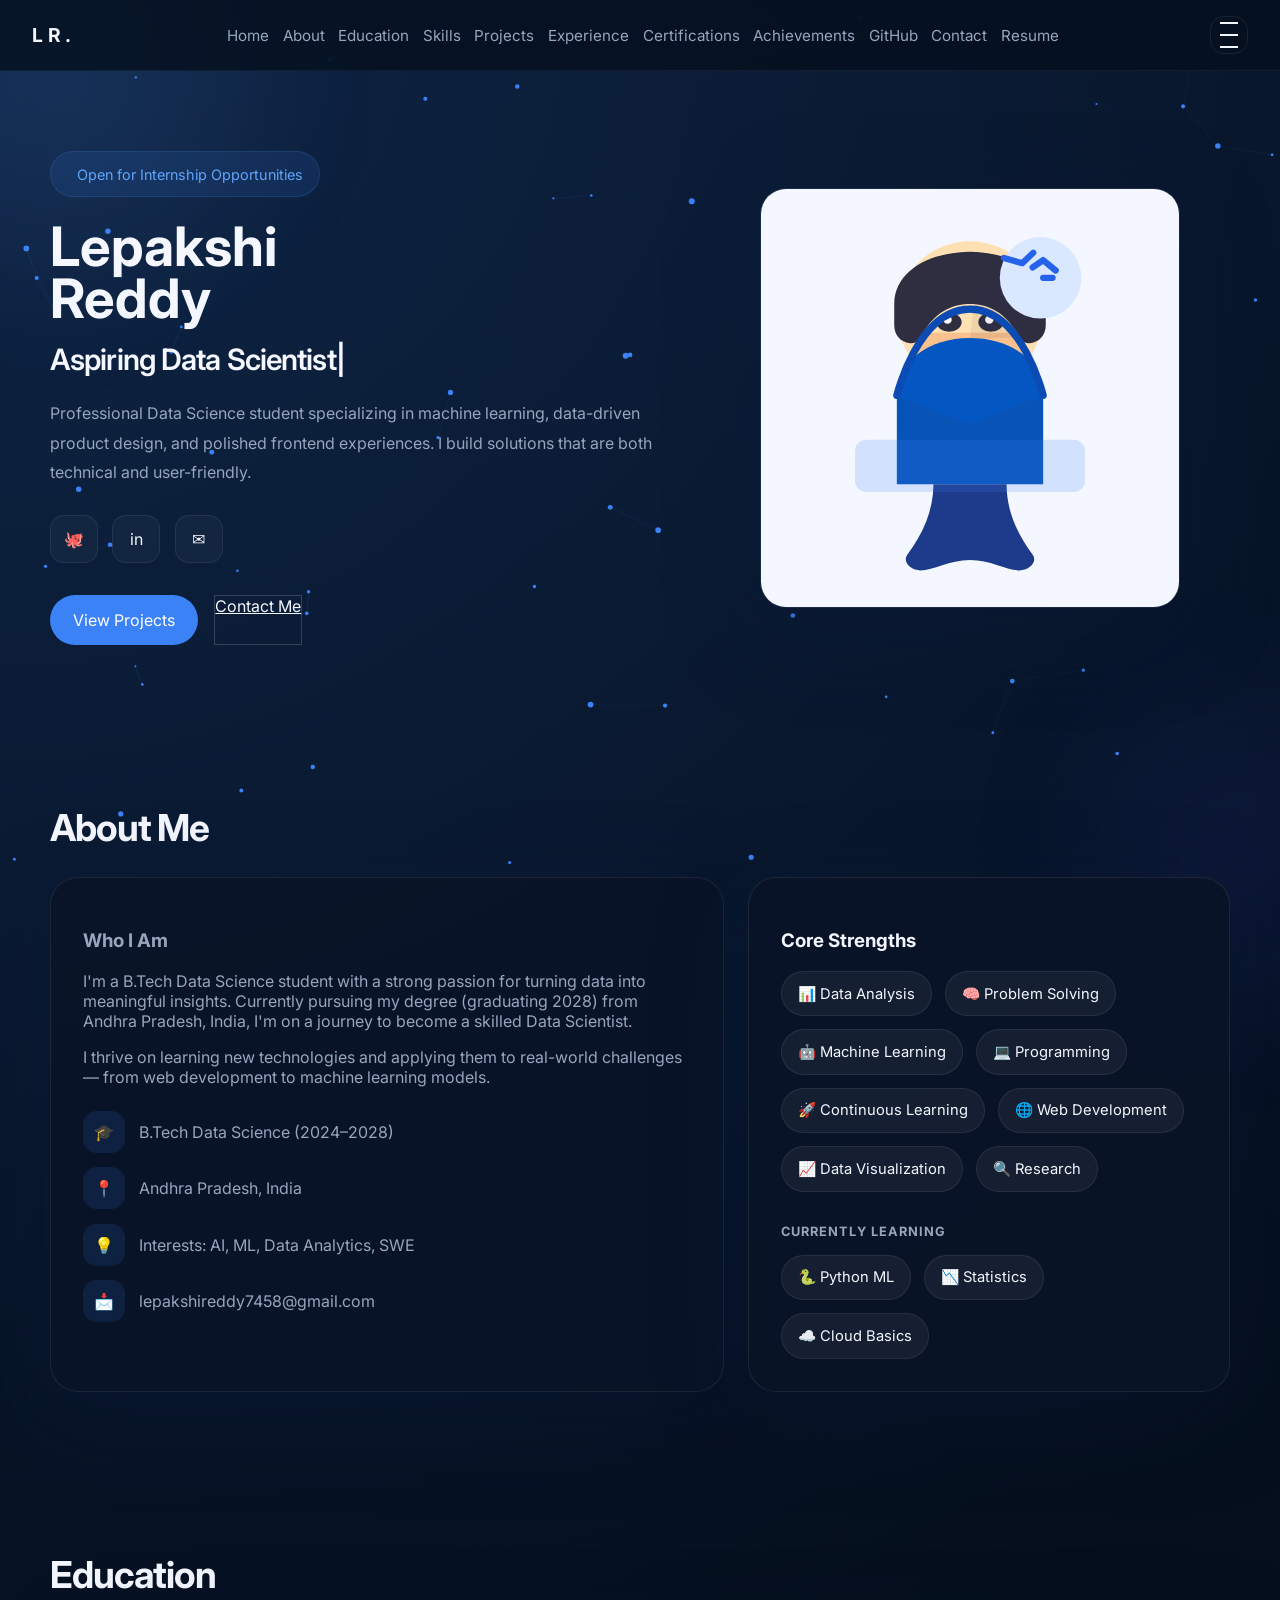
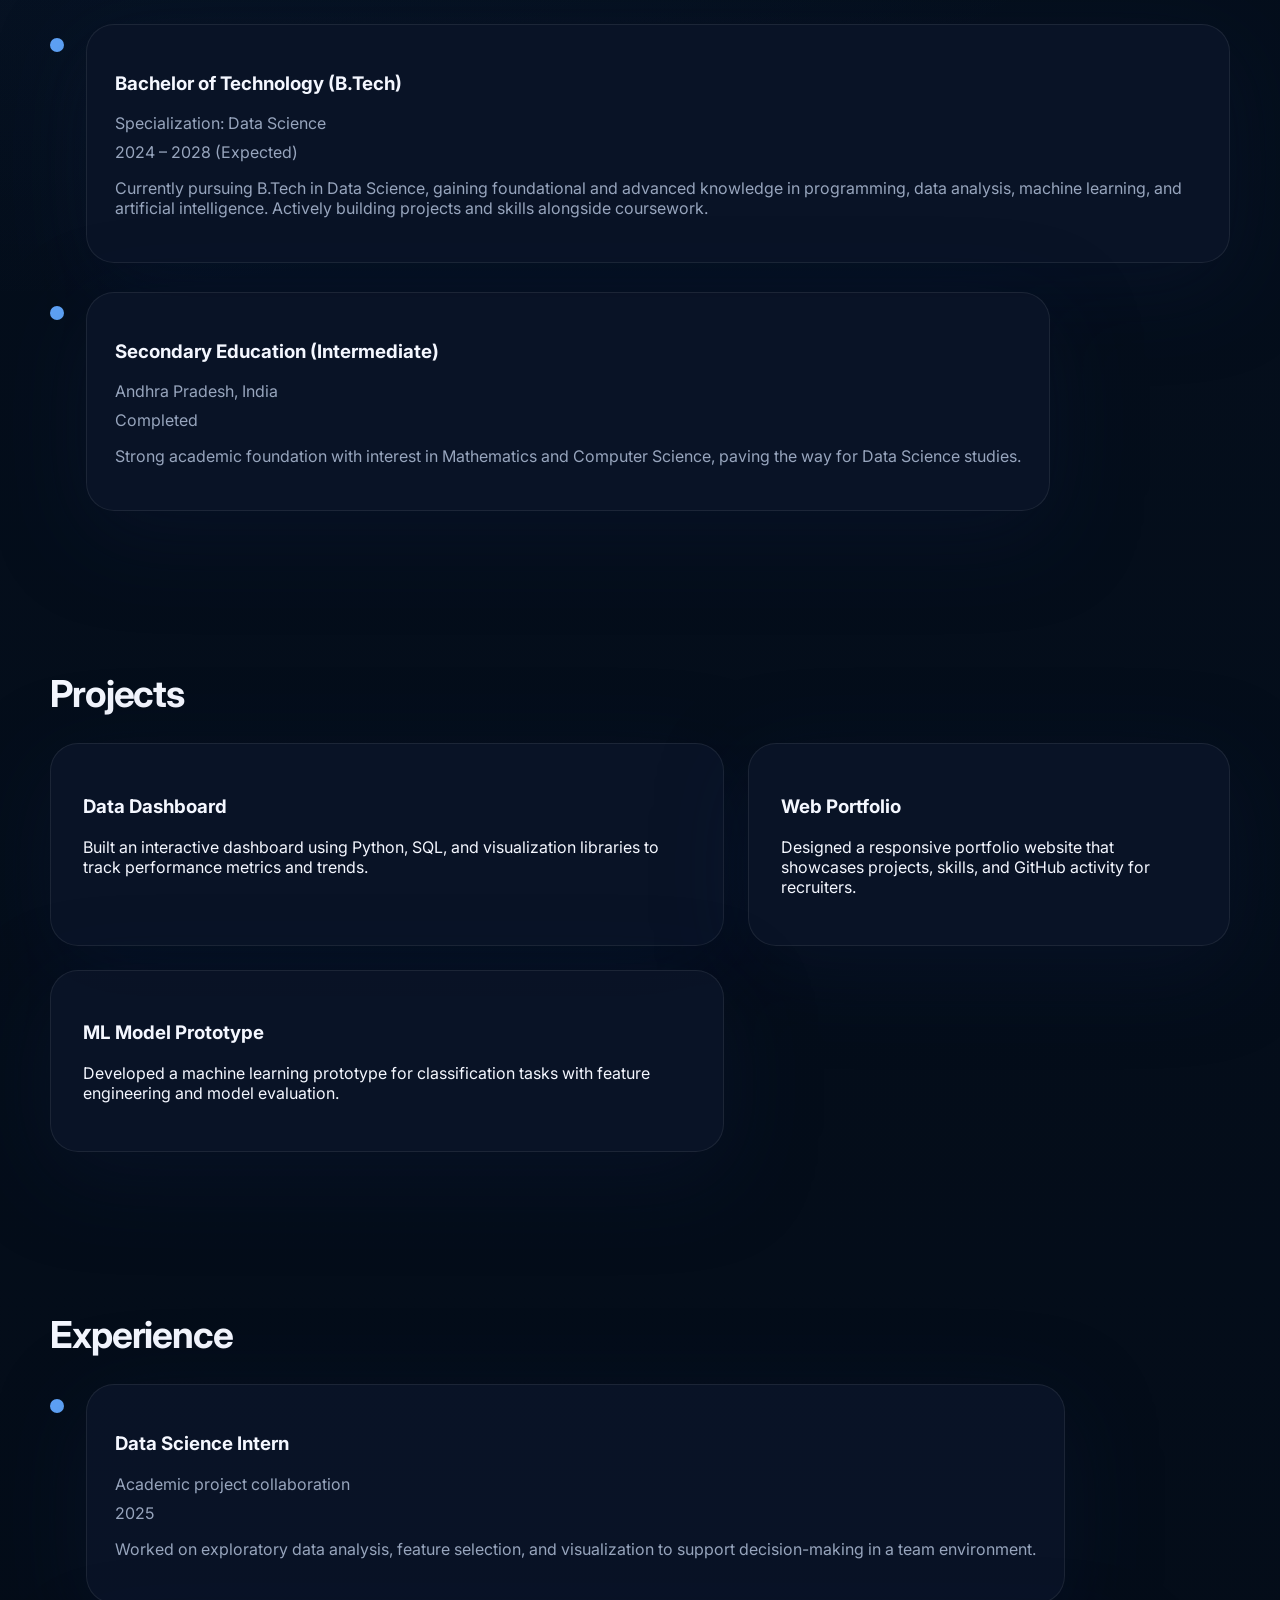
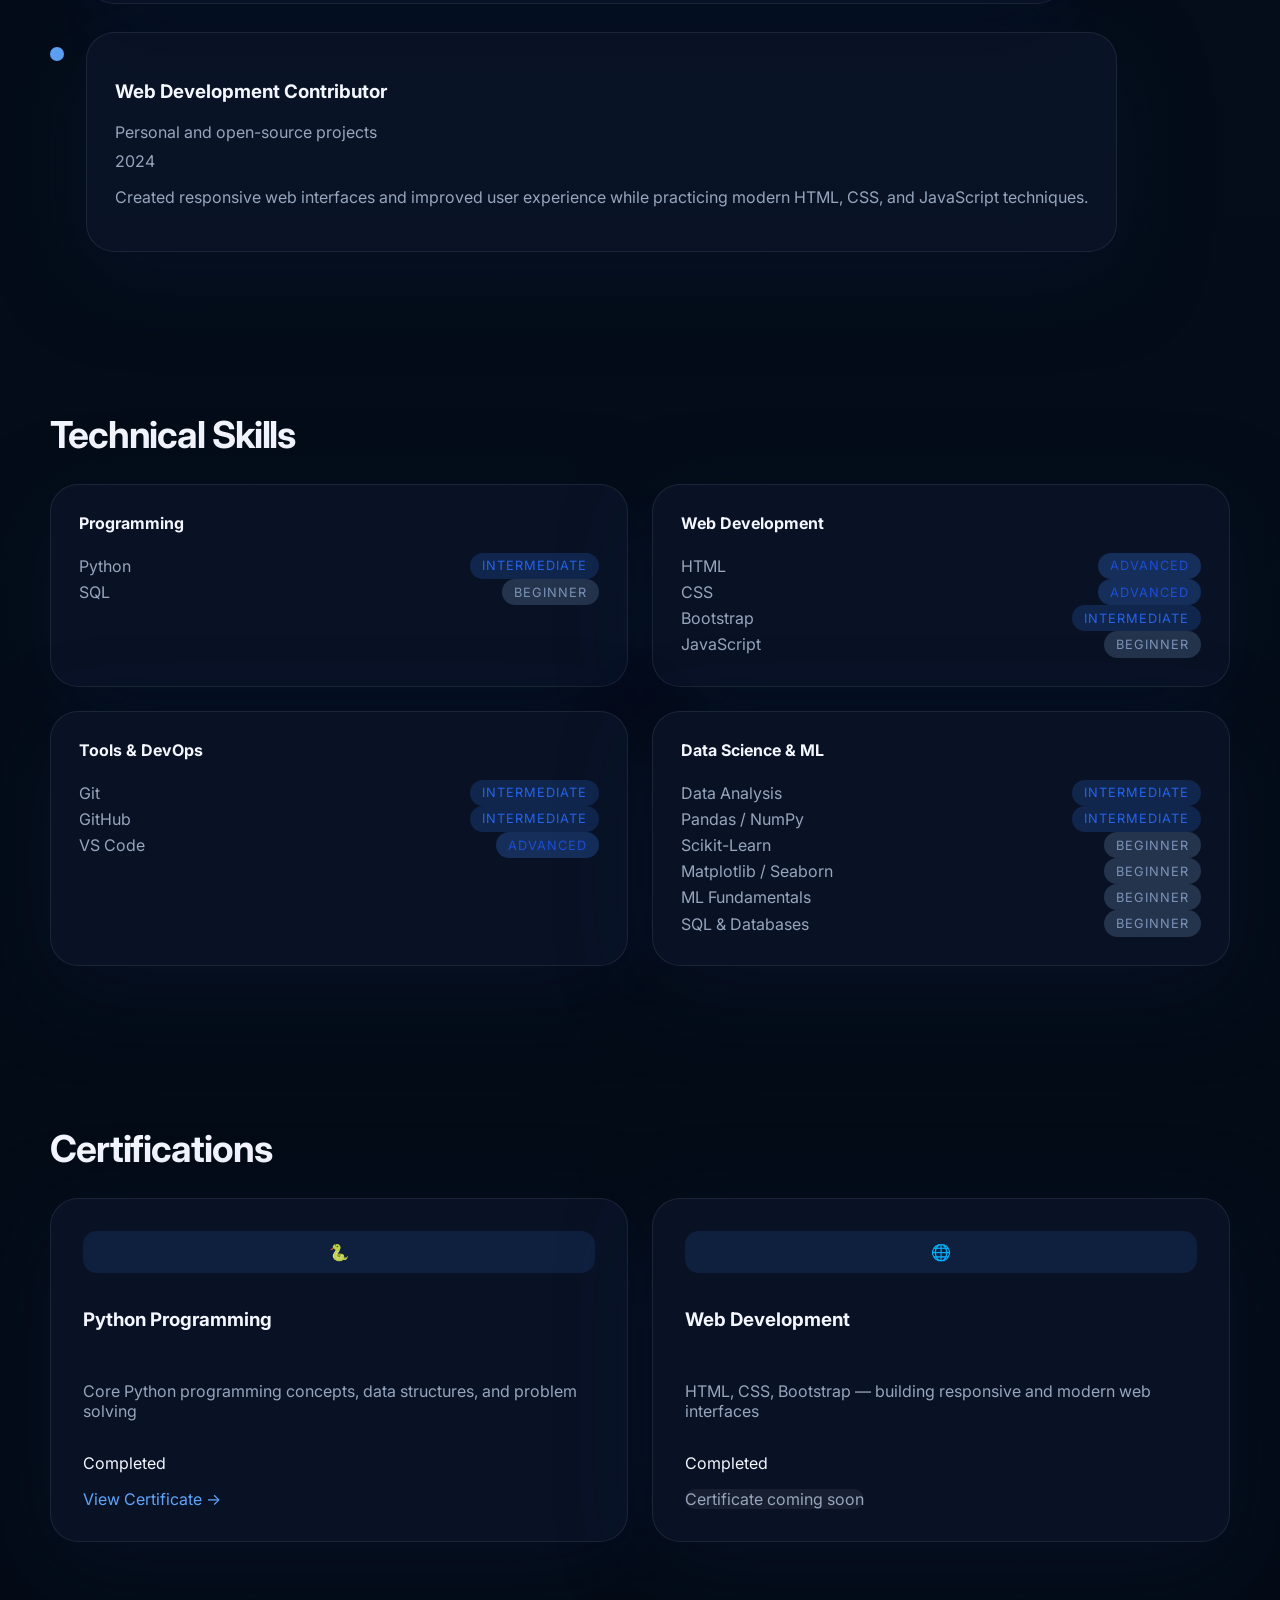
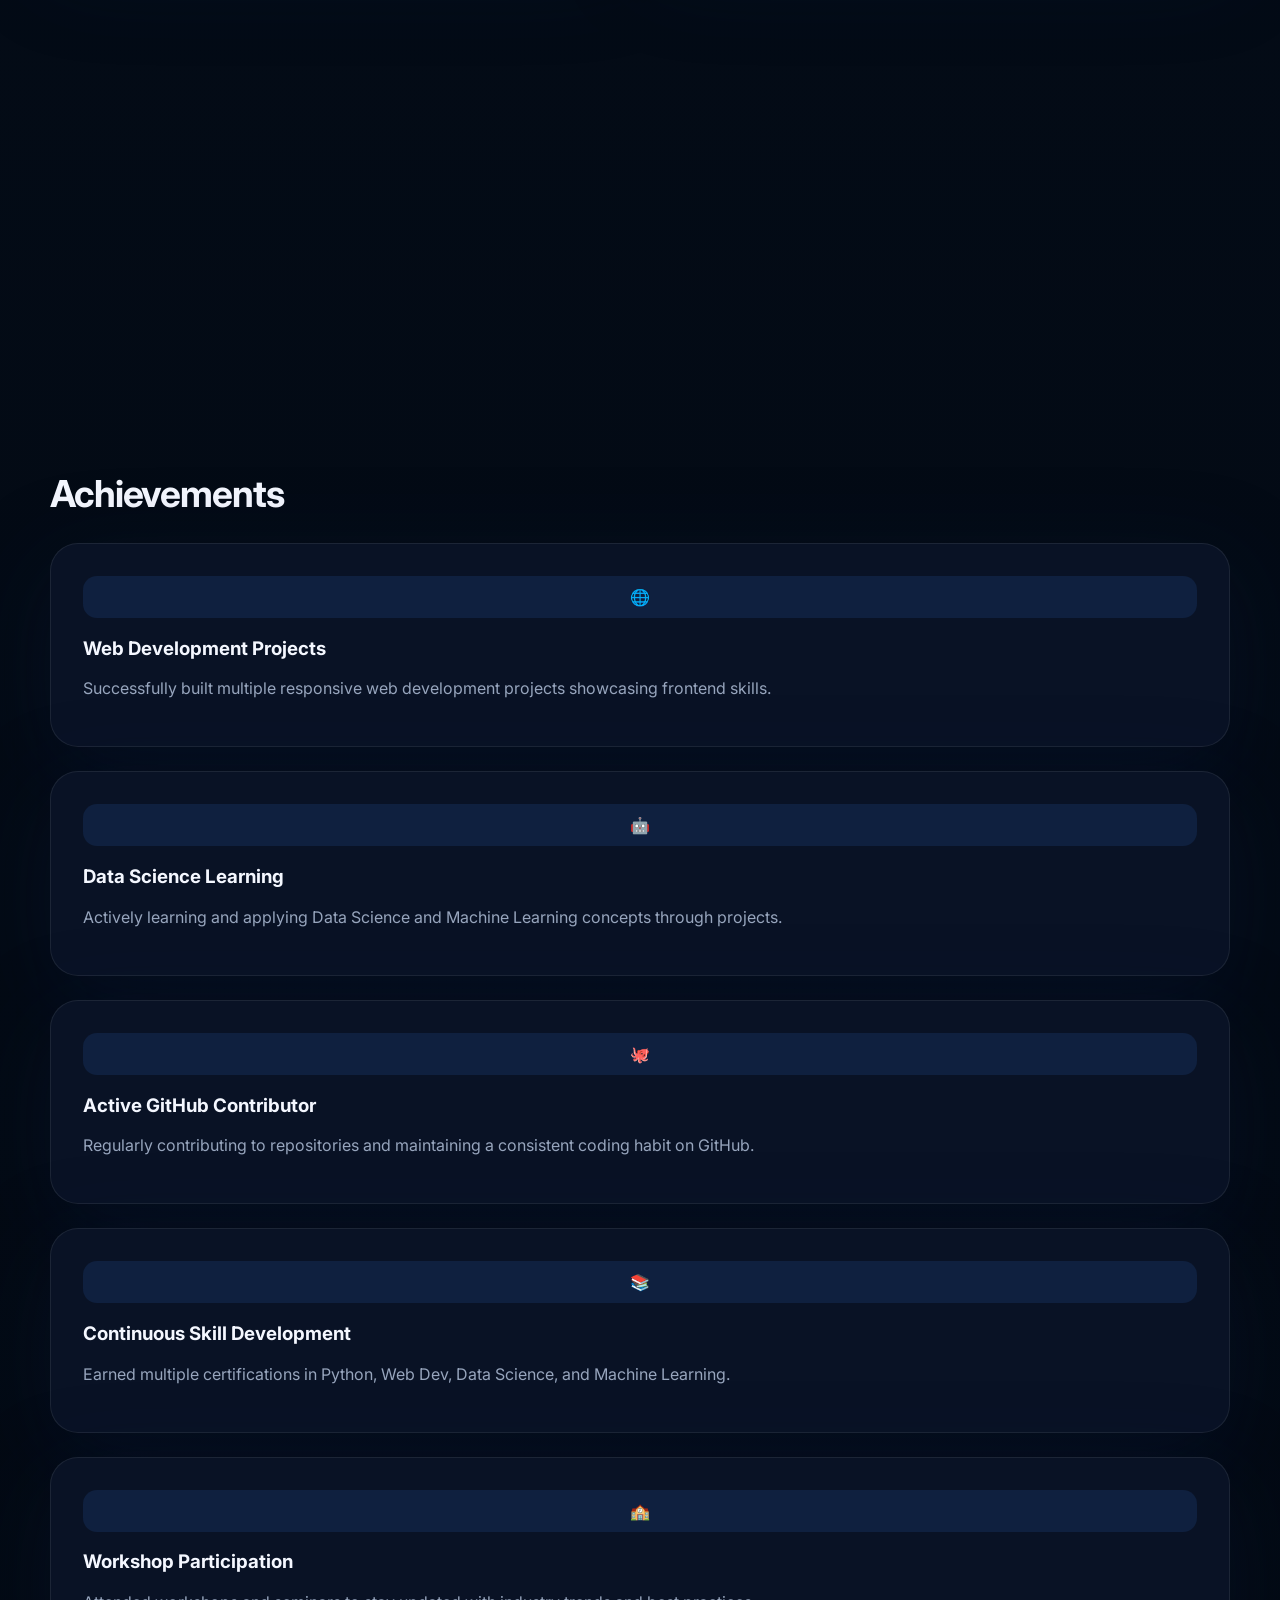
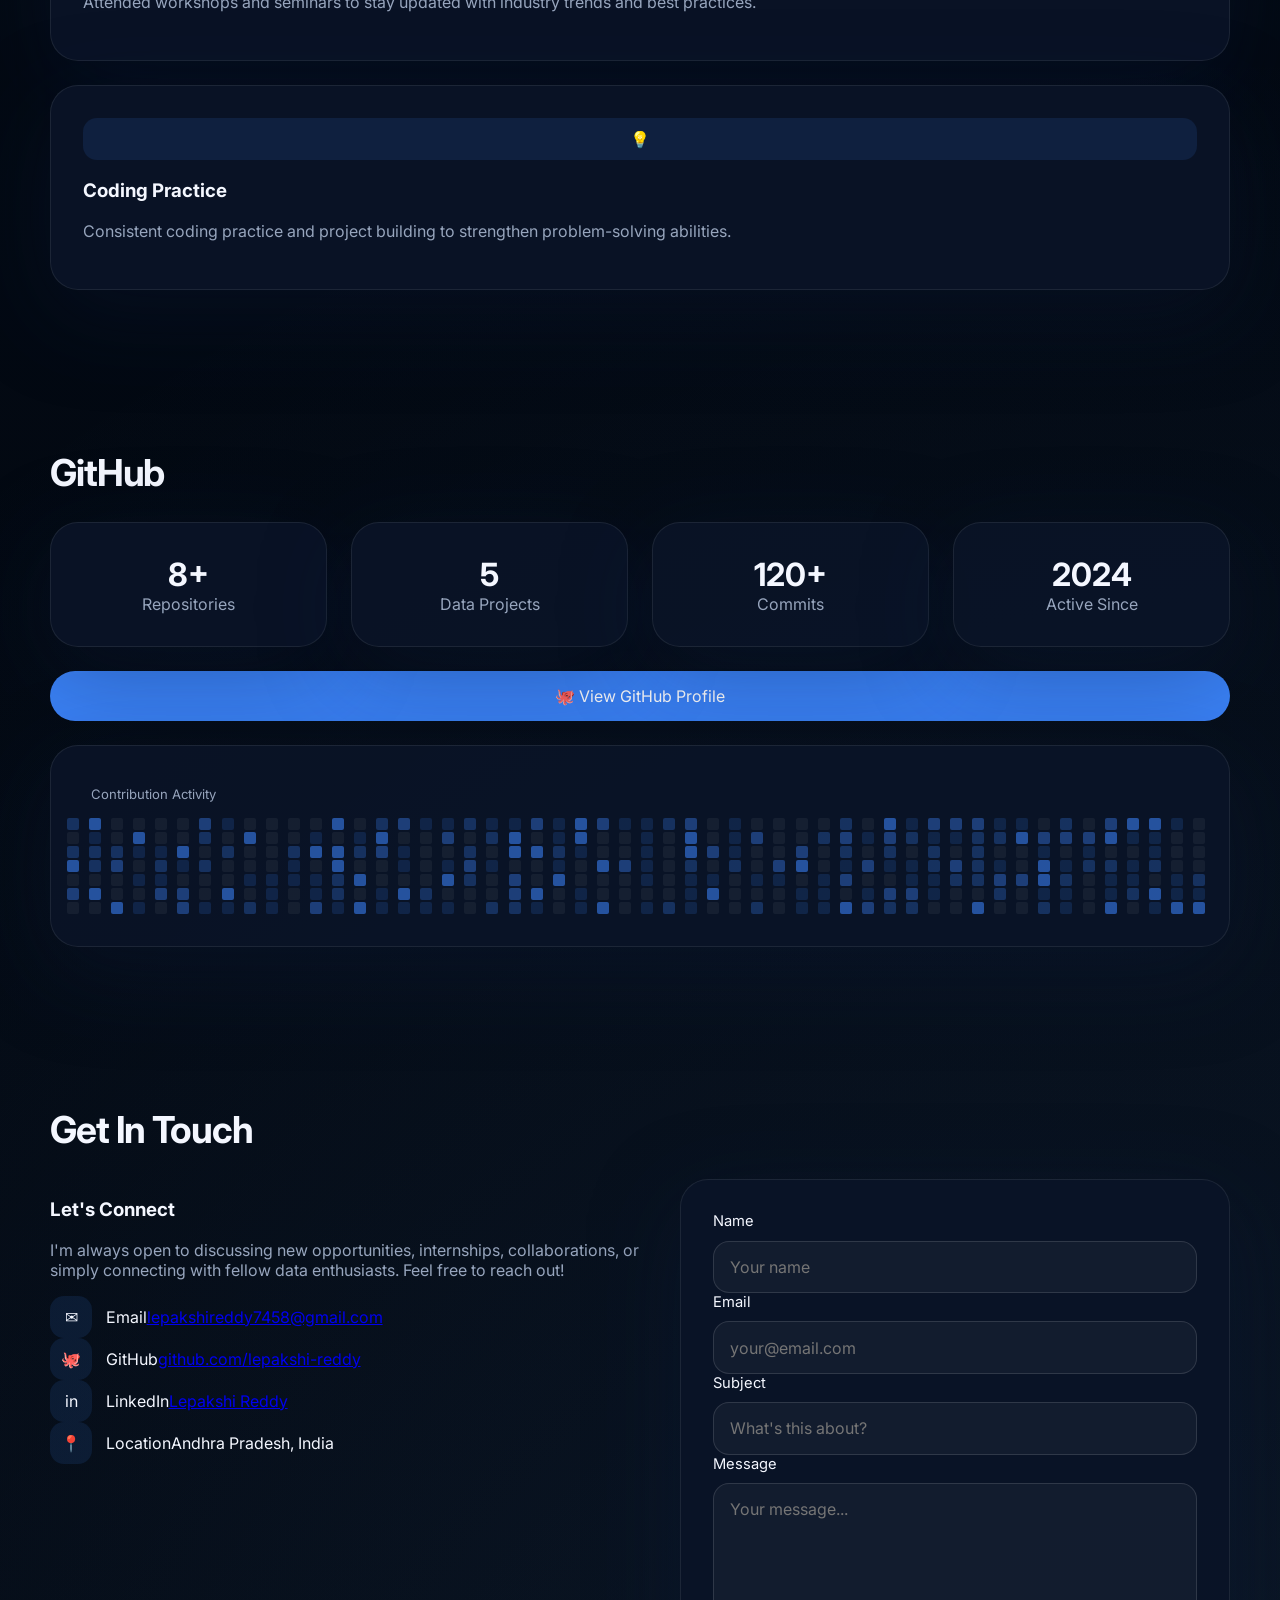
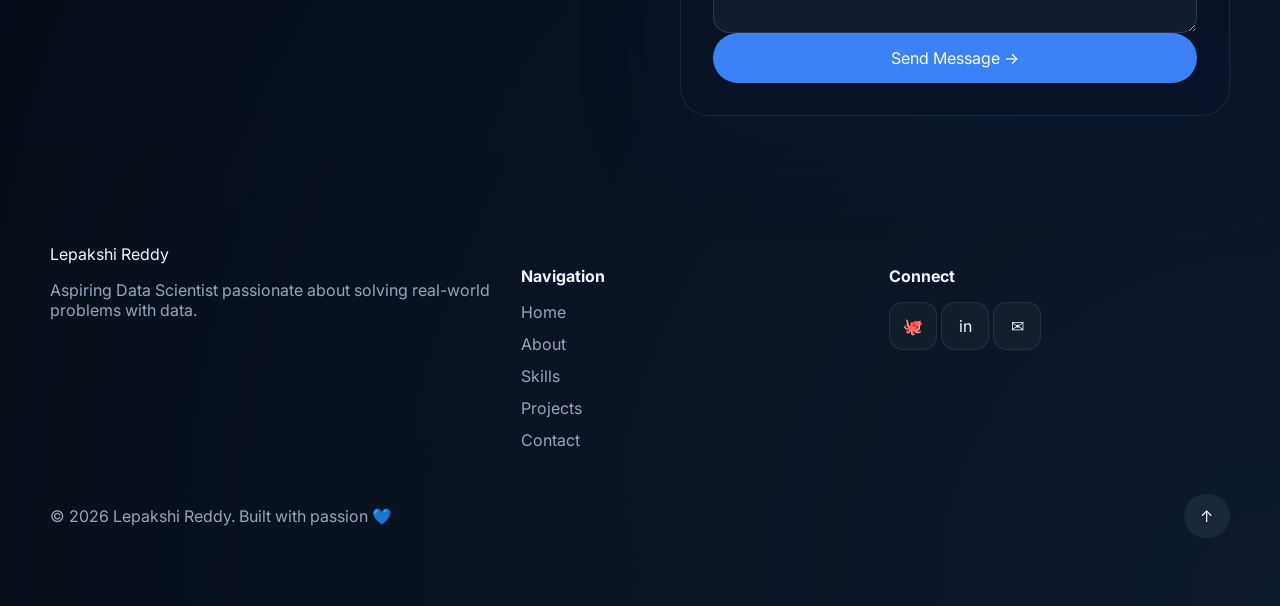
==== commit b667e9a3: "persoanal" ====
--- a/index.html
+++ b/index.html
@@ -23,13 +23,14 @@
     <a href="#about">About</a>
     <a href="#education">Education</a>
     <a href="#skills">Skills</a>
+    <a href="#projects">Projects</a>
+    <a href="#experience">Experience</a>
     <a href="#certifications">Certifications</a>
 
     <a href="#achievements">Achievements</a>
     <a href="#github">GitHub</a>
     <a href="#contact">Contact</a>
       <a href="images/resume.pdf" target="_blank" rel="noopener" download>Resume</a>
-    <button class="theme-btn" onclick="toggleTheme()" title="Toggle theme">🌙</button>
   </div>
   <div style="display:flex;gap:0.75rem;align-items:center;">
     <button class="theme-btn" onclick="toggleTheme()" title="Toggle theme" id="theme-btn-mob">🌙</button>
@@ -63,7 +64,7 @@
         </div>
         <p class="hero-desc">Professional Data Science student specializing in machine learning, data-driven product design, and polished frontend experiences. I build solutions that are both technical and user-friendly.</p>
         <div class="hero-socials">
-          <a class="social-link" href="https://github.com/lepakshi-reddy/team-pr" target="_blank" title="GitHub">⌥</a>
+          <a class="social-link" href="https://github.com/lepakshi-reddy/team-pr" target="_blank" title="GitHub">🐙</a>
           <a class="social-link" href="https://www.linkedin.com/in/bobbala-chinnolla-lepakshi-reddy" target="_blank" title="LinkedIn">in</a>
           <a class="social-link" href="mailto:lepakshireddy7458@gmail.com" title="Email">✉</a>
         </div>
@@ -147,6 +148,54 @@
   </div>
 </section>
 
+<!-- PROJECTS -->
+<section id="projects">
+  <div class="container">
+    <h2 class="section-title">Projects</h2>
+    <div class="about-grid">
+      <div class="glass-card reveal">
+        <h3>Data Dashboard</h3>
+        <p>Built an interactive dashboard using Python, SQL, and visualization libraries to track performance metrics and trends.</p>
+      </div>
+      <div class="glass-card reveal">
+        <h3>Web Portfolio</h3>
+        <p>Designed a responsive portfolio website that showcases projects, skills, and GitHub activity for recruiters.</p>
+      </div>
+      <div class="glass-card reveal">
+        <h3>ML Model Prototype</h3>
+        <p>Developed a machine learning prototype for classification tasks with feature engineering and model evaluation.</p>
+      </div>
+    </div>
+  </div>
+</section>
+
+<!-- EXPERIENCE -->
+<section id="experience">
+  <div class="container">
+    <h2 class="section-title">Experience</h2>
+    <div class="timeline">
+      <div class="tl-item reveal">
+        <div class="tl-dot"></div>
+        <div class="glass-card tl-card">
+          <h3>Data Science Intern</h3>
+          <div class="tl-sub">Academic project collaboration</div>
+          <div class="tl-year">2025</div>
+          <p>Worked on exploratory data analysis, feature selection, and visualization to support decision-making in a team environment.</p>
+        </div>
+      </div>
+      <div class="tl-item reveal">
+        <div class="tl-dot"></div>
+        <div class="glass-card tl-card">
+          <h3>Web Development Contributor</h3>
+          <div class="tl-sub">Personal and open-source projects</div>
+          <div class="tl-year">2024</div>
+          <p>Created responsive web interfaces and improved user experience while practicing modern HTML, CSS, and JavaScript techniques.</p>
+        </div>
+      </div>
+    </div>
+  </div>
+</section>
+
 <!-- SKILLS -->
 <section id="skills">
   <div class="container">
@@ -200,21 +249,21 @@
         <h3>Web Development</h3>
         <p>HTML, CSS, Bootstrap — building responsive and modern web interfaces</p>
         <span class="cert-badge">Completed</span>
-        <a href="#" target="_blank" class="cert-link">View Certificate →</a>
+        <a href="#" class="cert-link cert-link--disabled" aria-disabled="true">Certificate coming soon</a>
       </div>
       <div class="glass-card cert-card reveal">
         <div class="cert-icon">📊</div>
         <h3>Data Science Fundamentals</h3>
         <p>Introduction to data science workflow, analysis, and visualization techniques</p>
         <span class="cert-badge">Completed</span>
-        <a href="#" target="_blank" class="cert-link">View Certificate →</a>
+        <a href="#" class="cert-link cert-link--disabled" aria-disabled="true">Certificate coming soon</a>
       </div>
       <div class="glass-card cert-card reveal">
         <div class="cert-icon">🤖</div>
         <h3>Machine Learning Basics</h3>
         <p>Core ML concepts, supervised learning, and model evaluation methods</p>
         <span class="cert-badge">Completed</span>
-        <a href="#" target="_blank" class="cert-link">View Certificate →</a>
+        <a href="#" class="cert-link cert-link--disabled" aria-disabled="true">Certificate coming soon</a>
       </div>
     </div>
   </div>
@@ -227,7 +276,7 @@
     <div class="achievements-grid">
       <div class="glass-card ach-card reveal"><div class="ach-icon">🌐</div><div class="ach-text"><h3>Web Development Projects</h3><p>Successfully built multiple responsive web development projects showcasing frontend skills.</p></div></div>
       <div class="glass-card ach-card reveal"><div class="ach-icon">🤖</div><div class="ach-text"><h3>Data Science Learning</h3><p>Actively learning and applying Data Science and Machine Learning concepts through projects.</p></div></div>
-      <div class="glass-card ach-card reveal"><div class="ach-icon">⌥</div><div class="ach-text"><h3>Active GitHub Contributor</h3><p>Regularly contributing to repositories and maintaining a consistent coding habit on GitHub.</p></div></div>
+      <div class="glass-card ach-card reveal"><div class="ach-icon">🐙</div><div class="ach-text"><h3>Active GitHub Contributor</h3><p>Regularly contributing to repositories and maintaining a consistent coding habit on GitHub.</p></div></div>
       <div class="glass-card ach-card reveal"><div class="ach-icon">📚</div><div class="ach-text"><h3>Continuous Skill Development</h3><p>Earned multiple certifications in Python, Web Dev, Data Science, and Machine Learning.</p></div></div>
       <div class="glass-card ach-card reveal"><div class="ach-icon">🏫</div><div class="ach-text"><h3>Workshop Participation</h3><p>Attended workshops and seminars to stay updated with industry trends and best practices.</p></div></div>
       <div class="glass-card ach-card reveal"><div class="ach-icon">💡</div><div class="ach-text"><h3>Coding Practice</h3><p>Consistent coding practice and project building to strengthen problem-solving abilities.</p></div></div>
@@ -246,7 +295,7 @@
         <div class="glass-card stat-card reveal"><div class="stat-num">120+</div><div class="stat-label">Commits</div></div>
         <div class="glass-card stat-card reveal"><div class="stat-num">2024</div><div class="stat-label">Active Since</div></div>
       </div>
-      <a class="github-btn" href="https://github.com/lepakshi-reddy/team-pr" target="_blank">⌥ View GitHub Profile</a>
+      <a class="github-btn" href="https://github.com/lepakshi-reddy/team-pr" target="_blank">🐙 View GitHub Profile</a>
       <div class="glass-card contrib-section reveal">
         <div style="padding:1.5rem 1.5rem 0;color:var(--text-muted);font-size:0.82rem;text-align:left;">Contribution Activity</div>
         <div class="contrib-grid" id="contribGrid"></div>
@@ -265,7 +314,7 @@
         <p>I'm always open to discussing new opportunities, internships, collaborations, or simply connecting with fellow data enthusiasts. Feel free to reach out!</p>
         <div class="contact-items">
           <div class="contact-item"><div class="ci-icon">✉</div><div class="ci-text"><span>Email</span><a href="mailto:lepakshireddy7458@gmail.com">lepakshireddy7458@gmail.com</a></div></div>
-          <div class="contact-item"><div class="ci-icon">⌥</div><div class="ci-text"><span>GitHub</span><a href="https://github.com/lepakshi-reddy/team-pr" target="_blank">github.com/lepakshi-reddy</a></div></div>
+          <div class="contact-item"><div class="ci-icon">🐙</div><div class="ci-text"><span>GitHub</span><a href="https://github.com/lepakshi-reddy/team-pr" target="_blank">github.com/lepakshi-reddy</a></div></div>
           <div class="contact-item"><div class="ci-icon">in</div><div class="ci-text"><span>LinkedIn</span><a href="https://www.linkedin.com/in/bobbala-chinnolla-lepakshi-reddy" target="_blank">Lepakshi Reddy</a></div></div>
           <div class="contact-item"><div class="ci-icon">📍</div><div class="ci-text"><span>Location</span><a>Andhra Pradesh, India</a></div></div>
         </div>
@@ -290,6 +339,7 @@
               <textarea name="message" id="fmessage" placeholder="Your message..." required></textarea>
             </div>
             <button type="submit" class="btn-primary" style="width:100%;text-align:center;">Send Message →</button>
+            <div class="form-error" id="formError"></div>
           </form>
         </div>
         <div class="form-success" id="formSuccess">
@@ -323,7 +373,7 @@
       <div>
         <div class="footer-links"><h4 style="margin-bottom:1rem;">Connect</h4></div>
         <div class="footer-social">
-          <a class="social-link" href="https://github.com/lepakshi-reddy/team-pr" target="_blank" title="GitHub">⌥</a>
+          <a class="social-link" href="https://github.com/lepakshi-reddy/team-pr" target="_blank" title="GitHub">🐙</a>
           <a class="social-link" href="https://www.linkedin.com/in/bobbala-chinnolla-lepakshi-reddy" target="_blank" title="LinkedIn">in</a>
           <a class="social-link" href="mailto:lepakshireddy7458@gmail.com" title="Email">✉</a>
         </div>
--- a/style.css
+++ b/style.css
@@ -8,6 +8,10 @@
   --accent: #60a5fa;
   --accent-strong: #3b82f6;
   --accent-soft: rgba(96, 165, 250, 0.16);
+  --bg-gradient-top: rgba(59, 130, 246, 0.18);
+  --bg-gradient-bottom: rgba(96, 165, 250, 0.12);
+  --bg-gradient-stop1: #05101f;
+  --bg-gradient-stop2: #02070f;
   --shadow: 0 24px 90px rgba(12, 26, 58, 0.35);
 }
 
@@ -21,6 +25,10 @@
   --accent: #2563eb;
   --accent-strong: #1d4ed8;
   --accent-soft: rgba(37, 99, 235, 0.14);
+  --bg-gradient-top: rgba(37, 99, 235, 0.16);
+  --bg-gradient-bottom: rgba(56, 189, 248, 0.14);
+  --bg-gradient-stop1: #f6f8ff;
+  --bg-gradient-stop2: #e2e8f0;
   --shadow: 0 24px 80px rgba(15, 23, 42, 0.12);
 }
 
@@ -36,9 +44,9 @@
   margin: 0;
   min-height: 100vh;
   font-family: 'Inter', sans-serif;
-  background: radial-gradient(circle at top left, rgba(59, 130, 246, 0.18), transparent 22%),
-              radial-gradient(circle at bottom right, rgba(96, 165, 250, 0.12), transparent 25%),
-              linear-gradient(180deg, #05101f 0%, #02070f 100%);
+  background: radial-gradient(circle at top left, var(--bg-gradient-top), transparent 22%),
+              radial-gradient(circle at bottom right, var(--bg-gradient-bottom), transparent 25%),
+              linear-gradient(180deg, var(--bg-gradient-stop1) 0%, var(--bg-gradient-stop2) 100%);
   color: var(--text);
   position: relative;
   overflow-x: hidden;
@@ -125,6 +133,33 @@
   color: var(--text-muted);
   text-decoration: none;
   font-size: 0.95rem;
+}
+
+#theme-btn-mob {
+  display: none;
+}
+
+.cert-link {
+  width: fit-content;
+  color: var(--accent);
+  background: transparent;
+  border: 1px solid var(--accent);
+  padding: 0.75rem 1rem;
+  border-radius: 999px;
+}
+
+.cert-link:hover,
+.github-btn:hover,
+.btn-primary:hover,
+.back-top:hover {
+  transform: translateY(-1px);
+}
+
+.cert-link.cert-link--disabled {
+  border-color: rgba(255, 255, 255, 0.16);
+  color: var(--text-muted);
+  background: rgba(255, 255, 255, 0.05);
+  cursor: not-allowed;
 }
 
 .nav-links a:hover,
@@ -335,6 +370,10 @@
   gap: 1.5rem;
 }
 
+.skills-grid {
+  grid-template-columns: repeat(2, minmax(0, 1fr));
+}
+
 .about-grid {
   grid-template-columns: 1.4fr 1fr;
 }
@@ -490,7 +529,8 @@
 
 .contrib-grid {
   display: grid;
-  grid-template-columns: repeat(24, 1fr);
+  grid-template-columns: repeat(52, 1fr);
+  grid-auto-rows: 12px;
   gap: 2px;
   padding: 1rem 0;
 }
@@ -551,6 +591,17 @@
   margin-bottom: 1rem;
 }
 
+.form-error {
+  display: none;
+  color: #f87171;
+  background: rgba(248, 113, 113, 0.1);
+  border: 1px solid rgba(248, 113, 113, 0.2);
+  border-radius: 16px;
+  padding: 0.9rem 1rem;
+  margin-top: 1rem;
+  font-size: 0.95rem;
+}
+
 .footer-inner {
   width: min(1180px, calc(100% - 2rem));
   margin: 0 auto;
@@ -644,6 +695,10 @@
     display: none;
   }
 
+  #theme-btn-mob {
+    display: inline-flex;
+  }
+
   .hamburger {
     display: grid;
   }
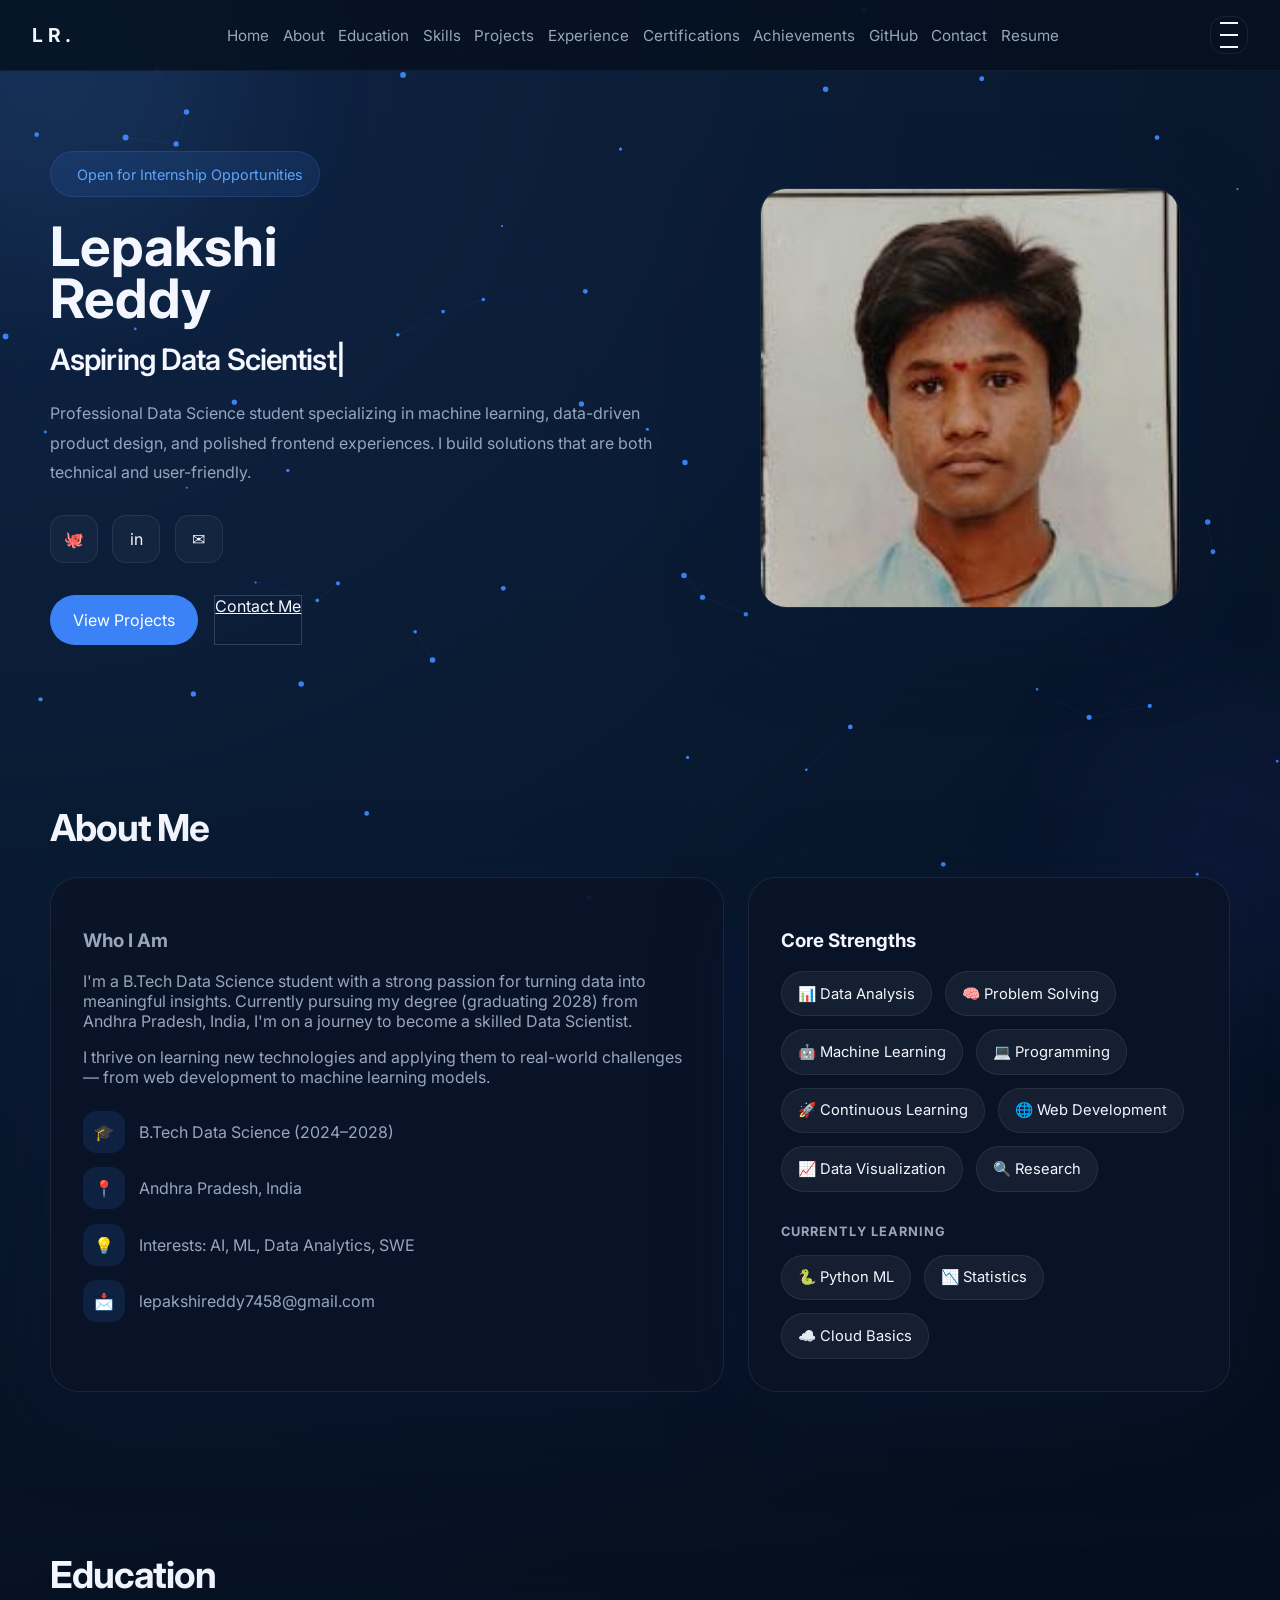
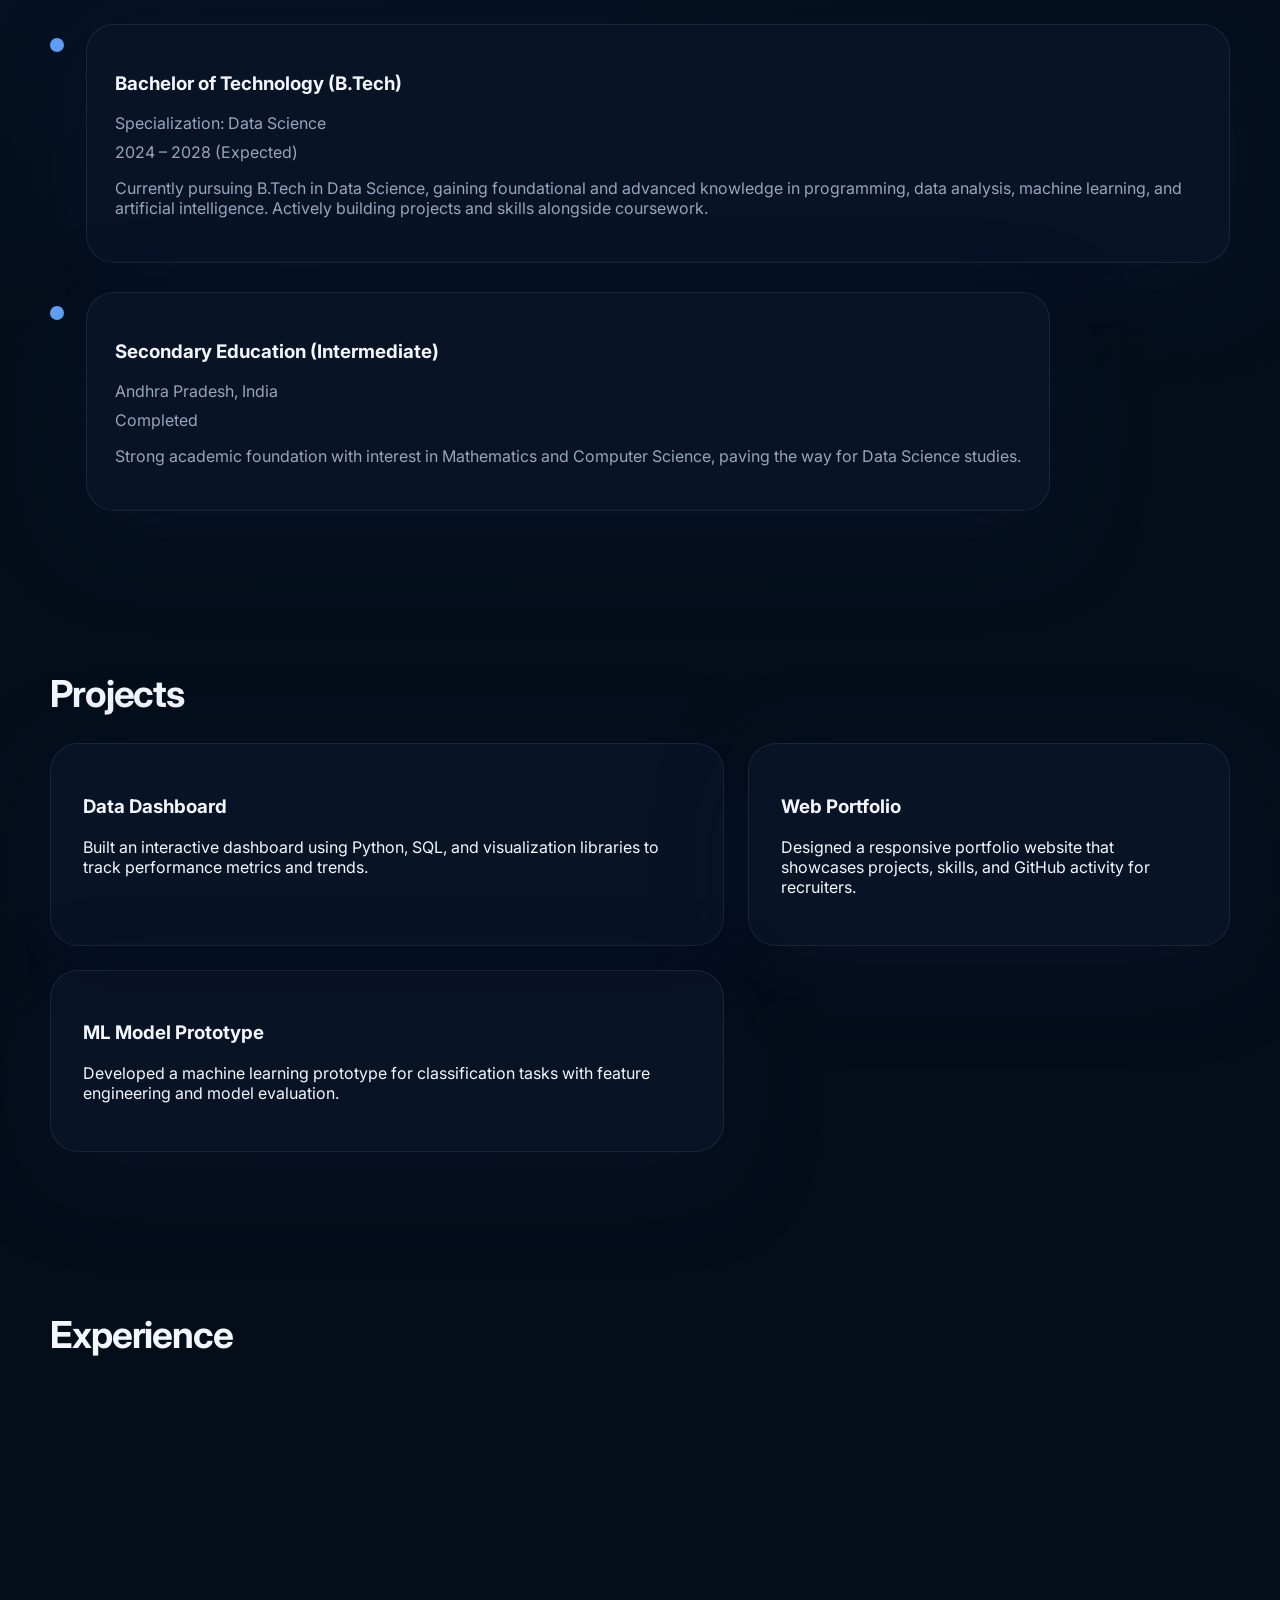
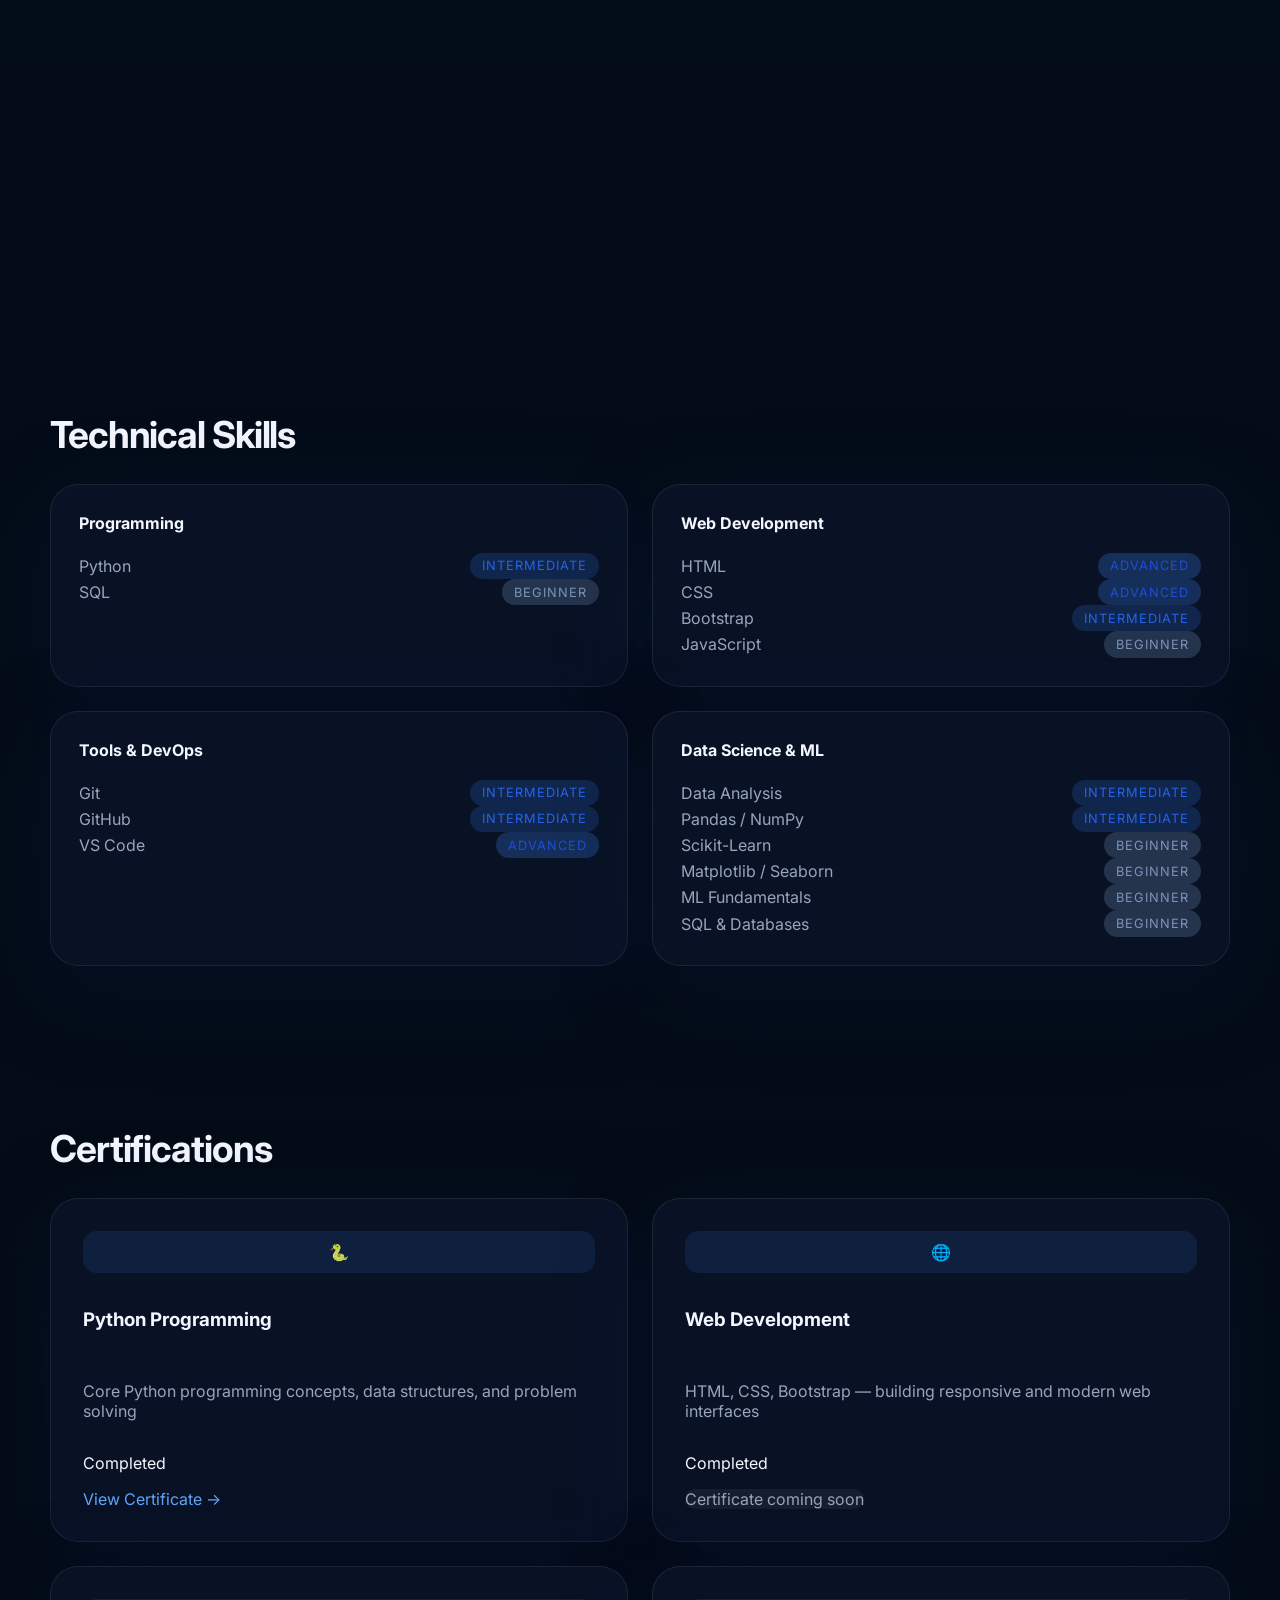
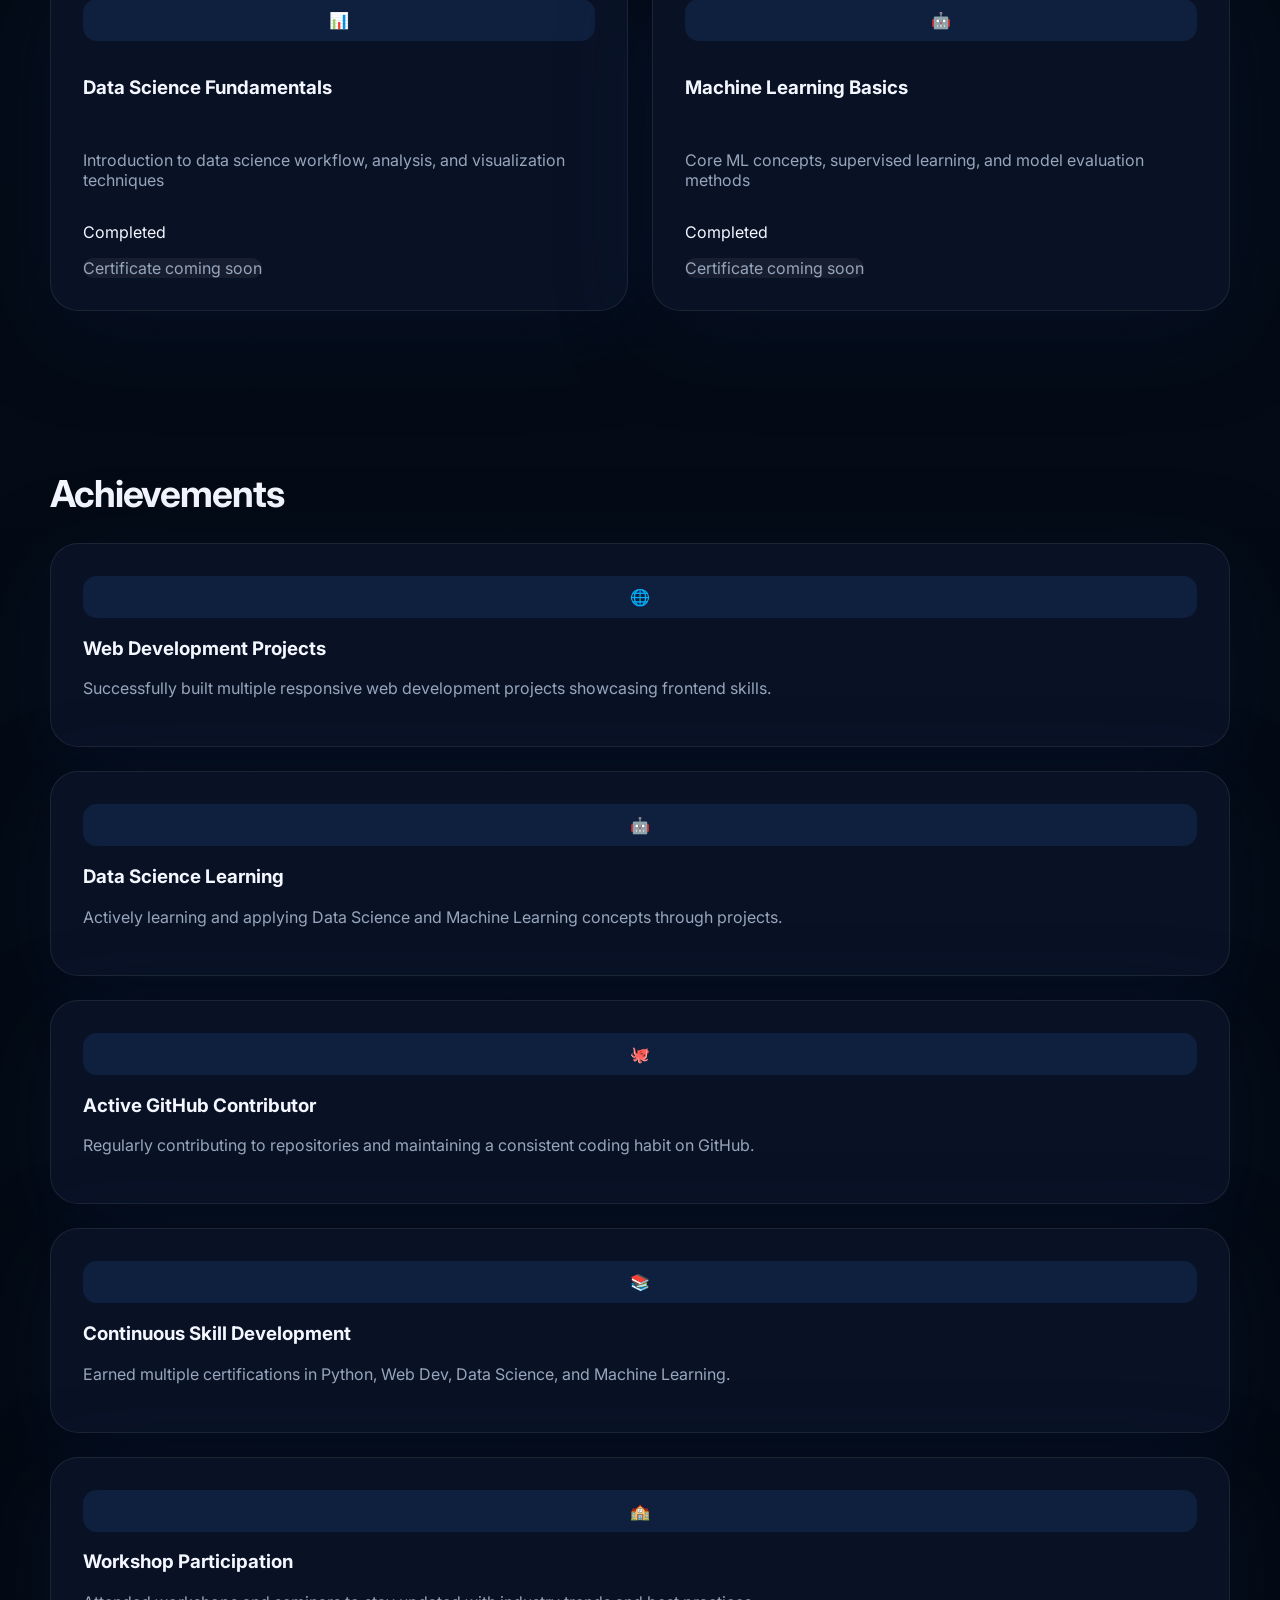
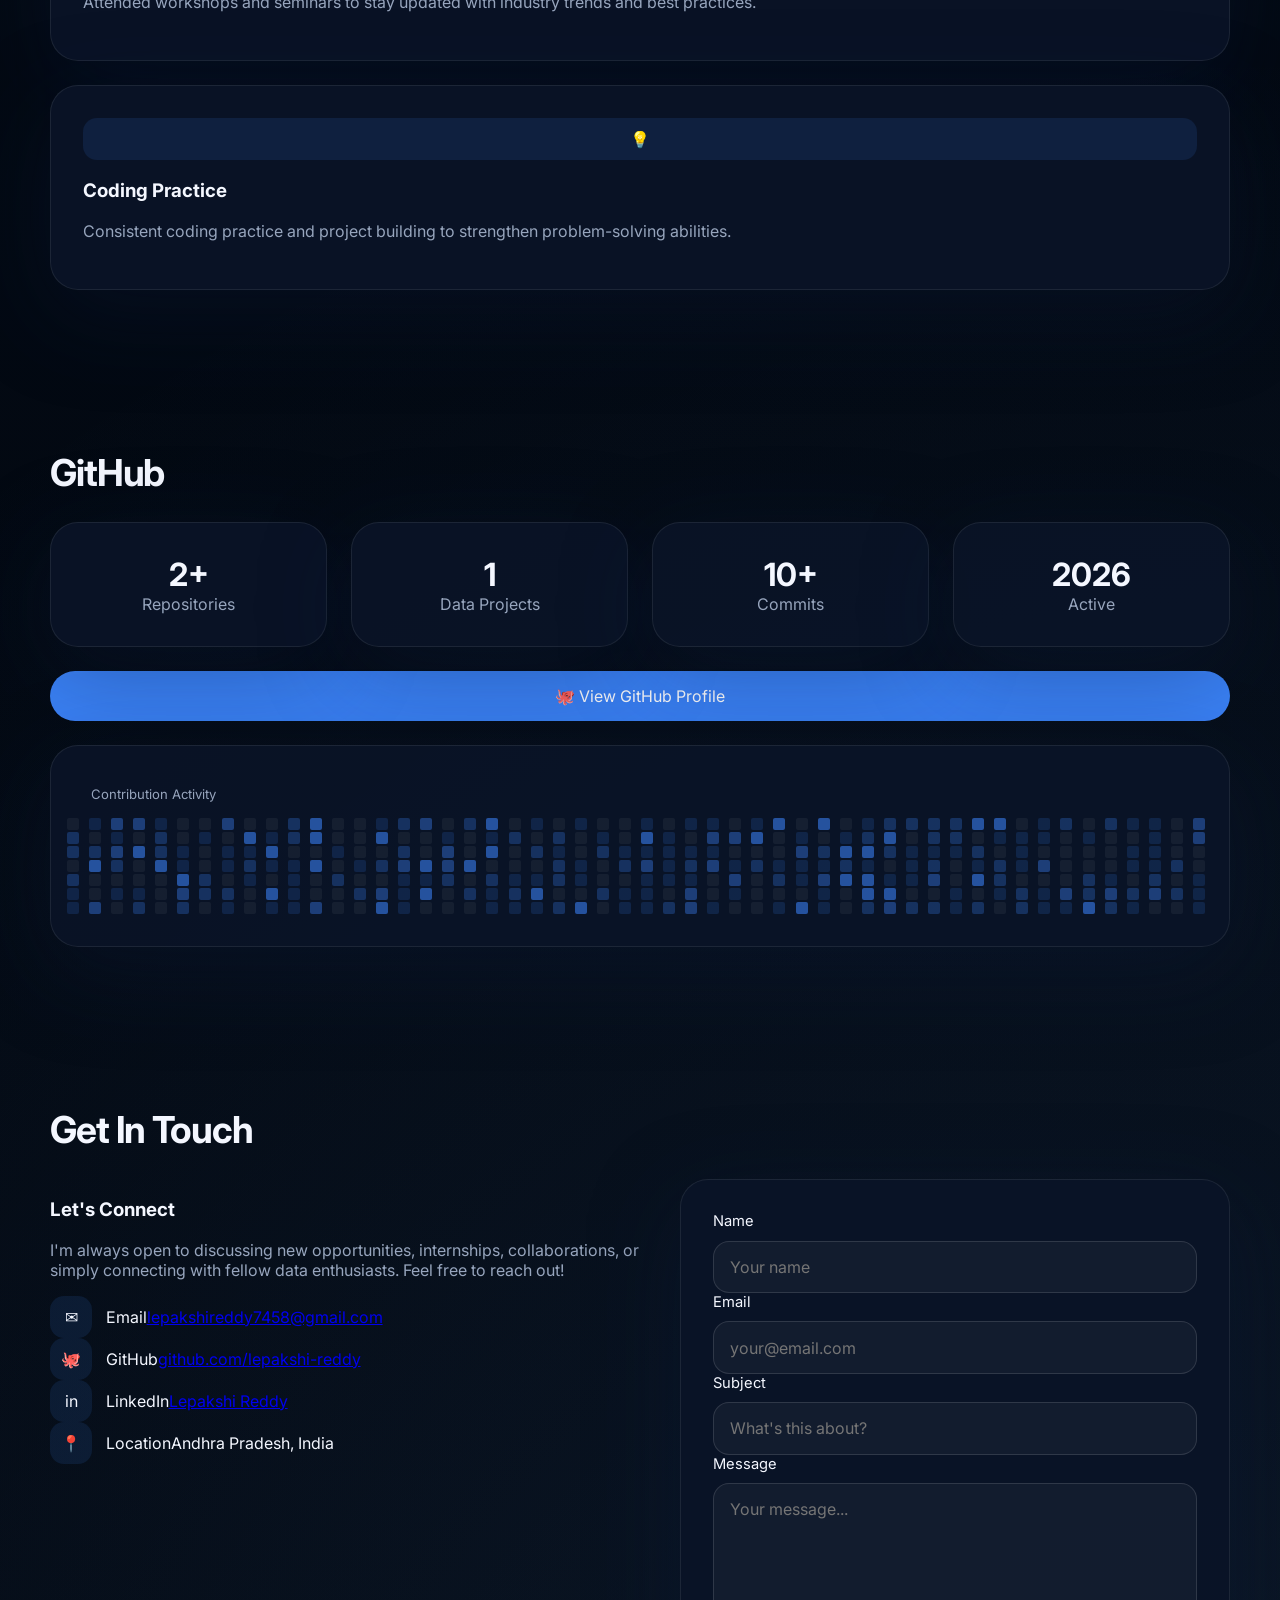
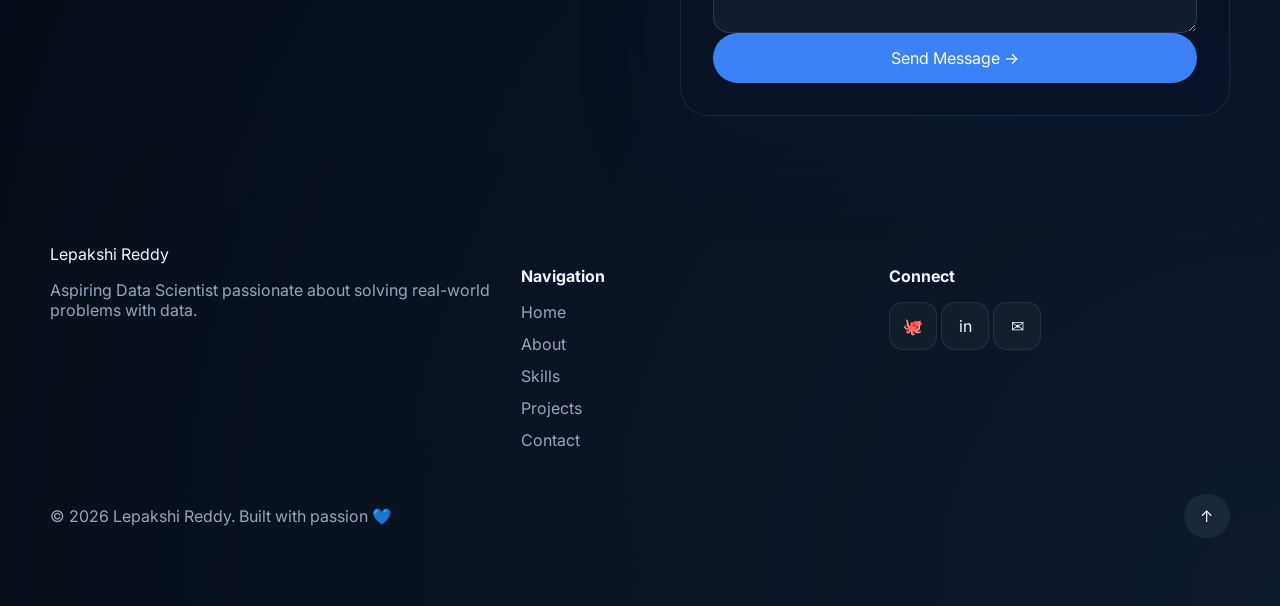
==== commit 7147837f: "personal-portfolio" ====
--- a/index.html
+++ b/index.html
@@ -74,7 +74,7 @@
         </div>
       </div>
       <div class="hero-img-wrap reveal">
-        <img src="images/avatar.svg" alt="Professional avatar illustration" class="hero-avatar" />
+        <img src="./images/image.png.jpeg" alt="Professional avatar illustration" class="hero-avatar" />
       </div>
     </div>
   </div>
@@ -290,12 +290,12 @@
     <h2 class="section-title">GitHub</h2>
     <div class="github-wrap">
       <div class="github-stats">
-        <div class="glass-card stat-card reveal"><div class="stat-num">8+</div><div class="stat-label">Repositories</div></div>
-        <div class="glass-card stat-card reveal"><div class="stat-num">5</div><div class="stat-label">Data Projects</div></div>
-        <div class="glass-card stat-card reveal"><div class="stat-num">120+</div><div class="stat-label">Commits</div></div>
-        <div class="glass-card stat-card reveal"><div class="stat-num">2024</div><div class="stat-label">Active Since</div></div>
-      </div>
-      <a class="github-btn" href="https://github.com/lepakshi-reddy/team-pr" target="_blank">🐙 View GitHub Profile</a>
+        <div class="glass-card stat-card reveal"><div class="stat-num">2+</div><div class="stat-label">Repositories</div></div>
+        <div class="glass-card stat-card reveal"><div class="stat-num">1</div><div class="stat-label">Data Projects</div></div>
+        <div class="glass-card stat-card reveal"><div class="stat-num">10+</div><div class="stat-label">Commits</div></div>
+        <div class="glass-card stat-card reveal"><div class="stat-num">2026</div><div class="stat-label">Active </div></div>
+      </div>
+      <a class="github-btn" href="https://github.com/lepakshi-reddy/personal--portfolio" target="_blank">🐙 View GitHub Profile</a>
       <div class="glass-card contrib-section reveal">
         <div style="padding:1.5rem 1.5rem 0;color:var(--text-muted);font-size:0.82rem;text-align:left;">Contribution Activity</div>
         <div class="contrib-grid" id="contribGrid"></div>
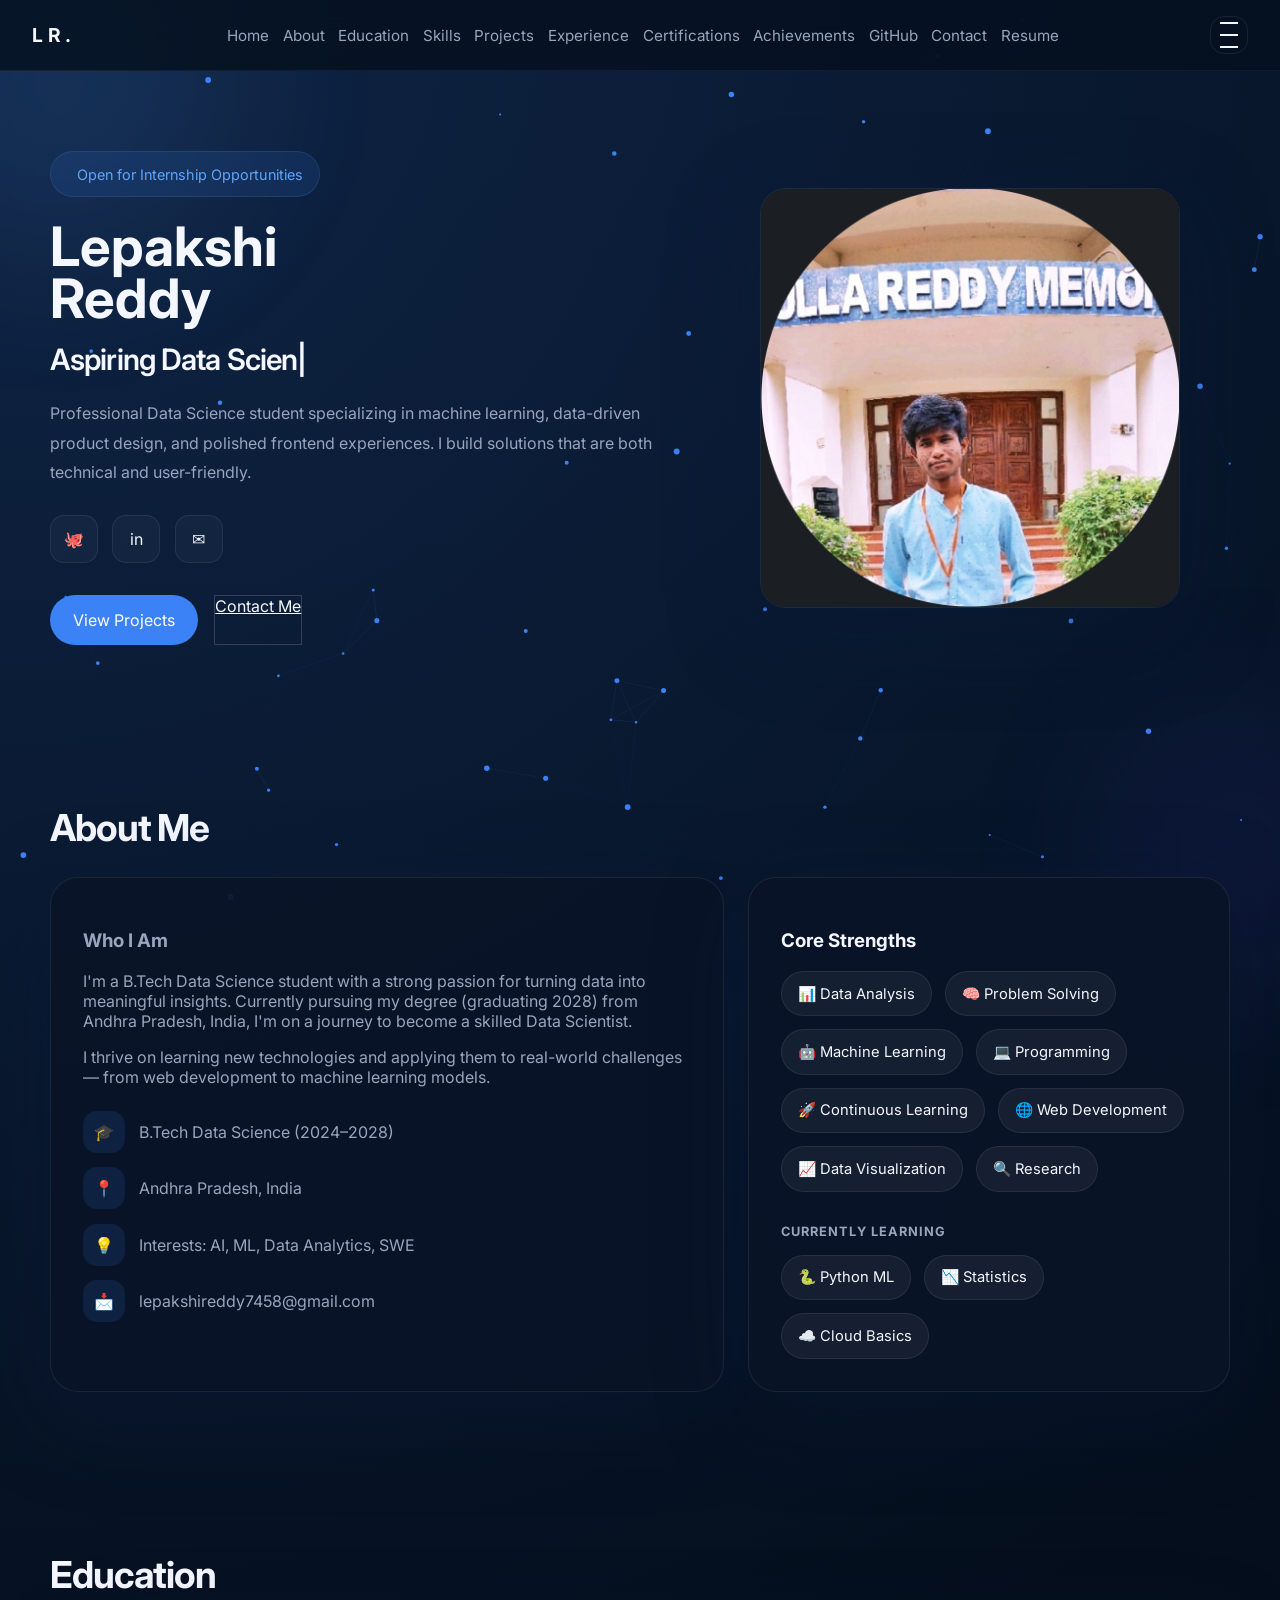
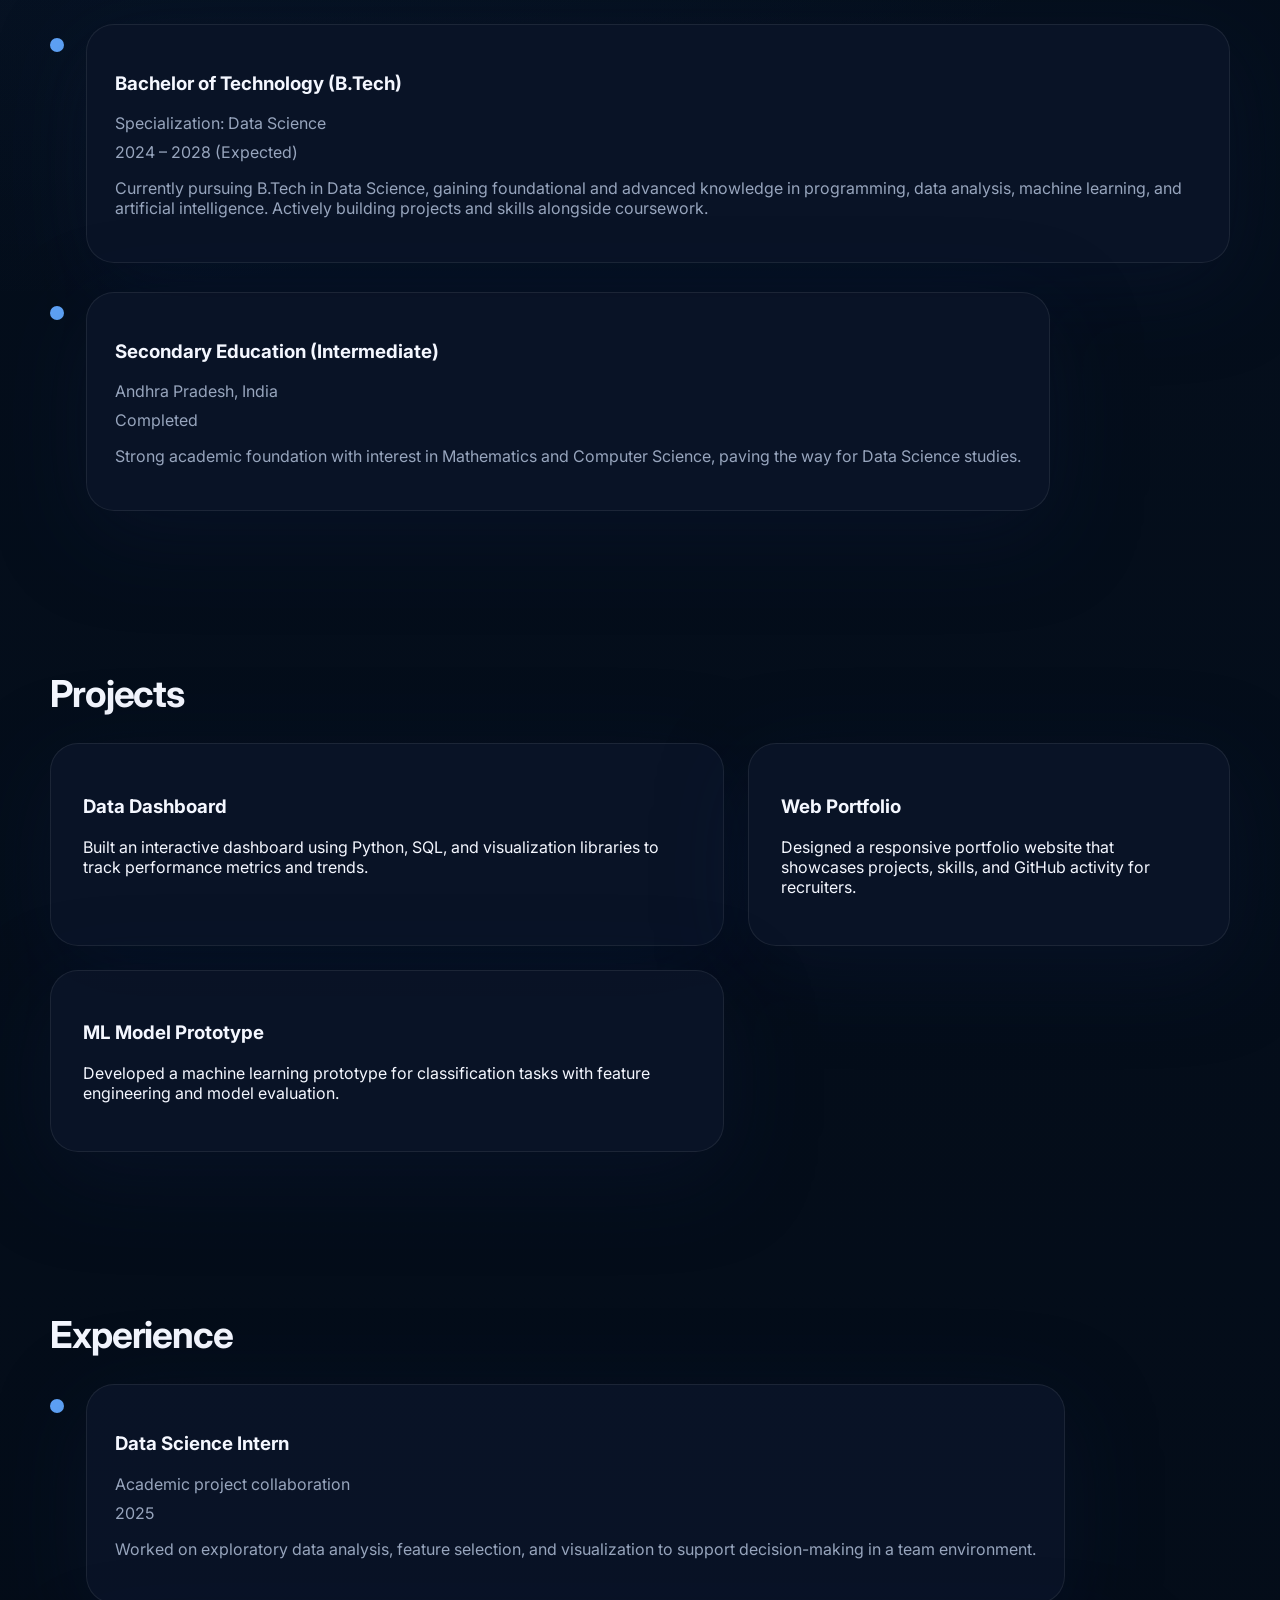
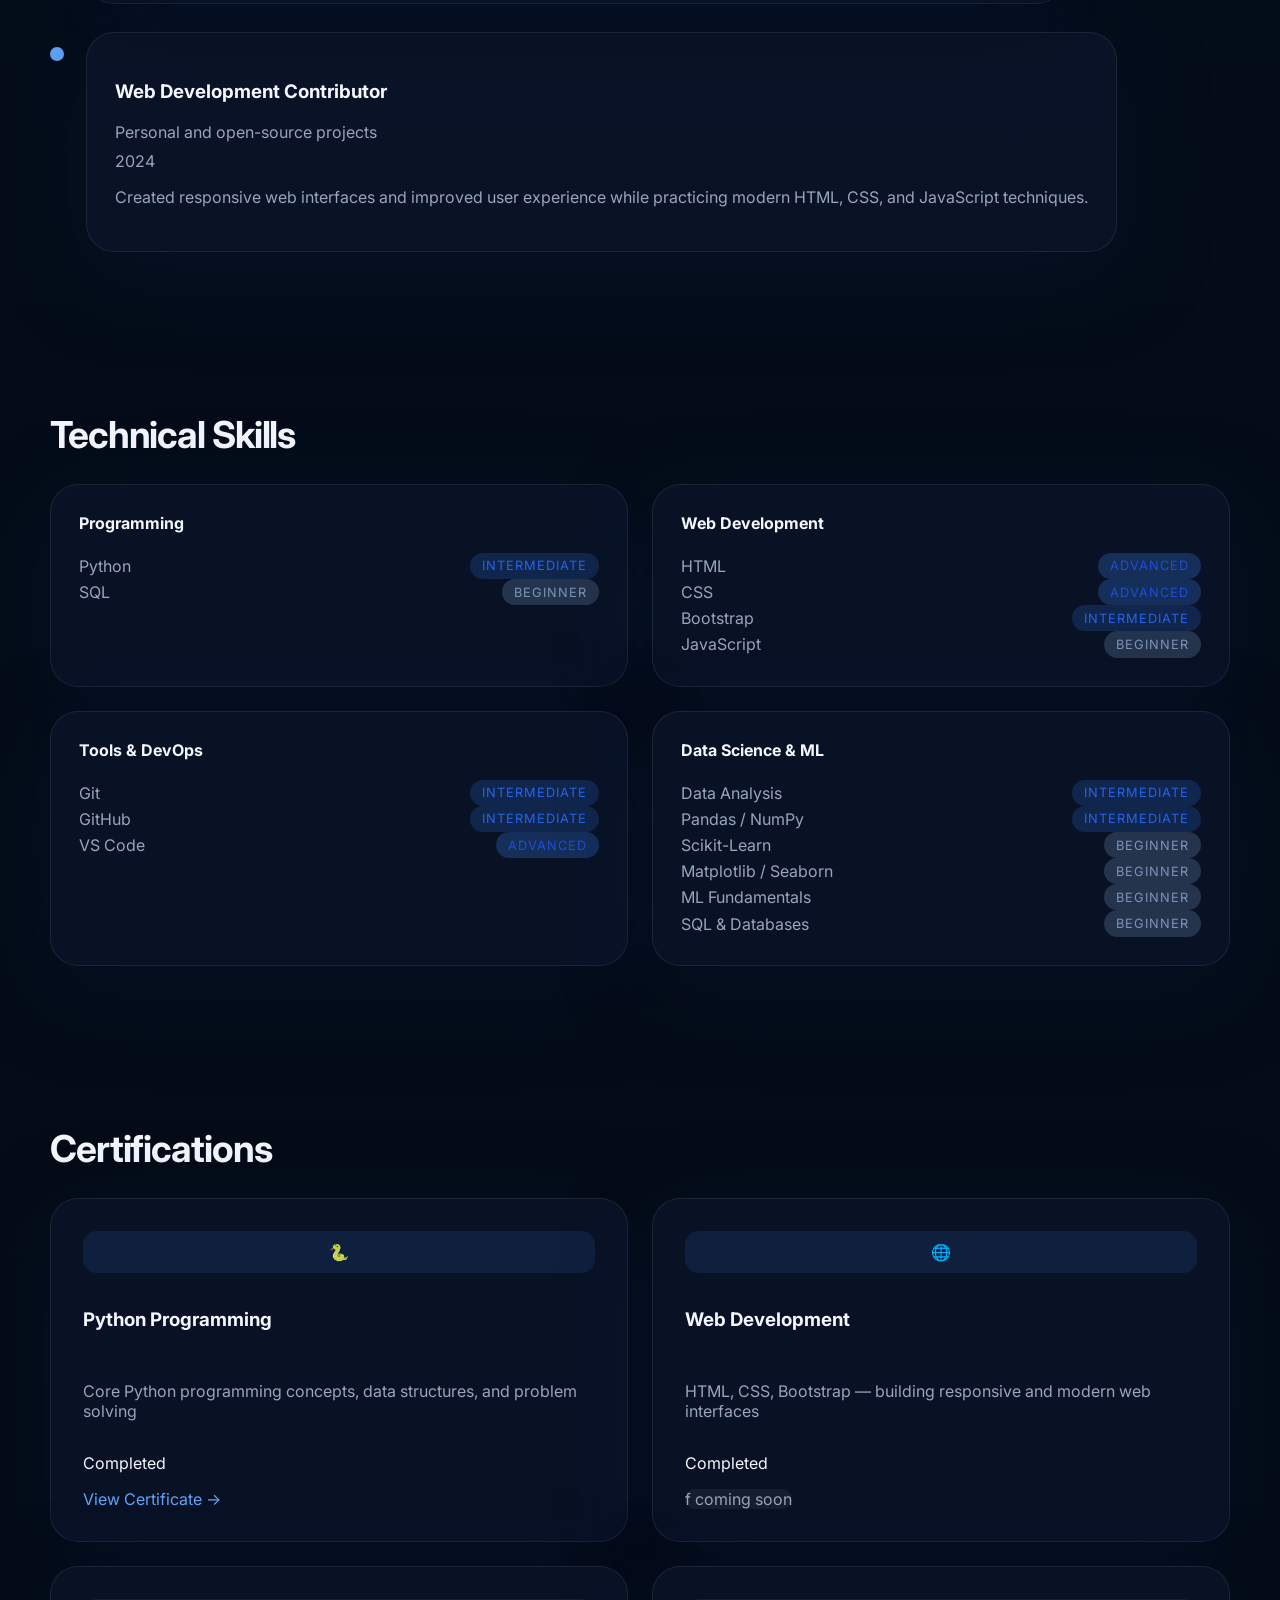
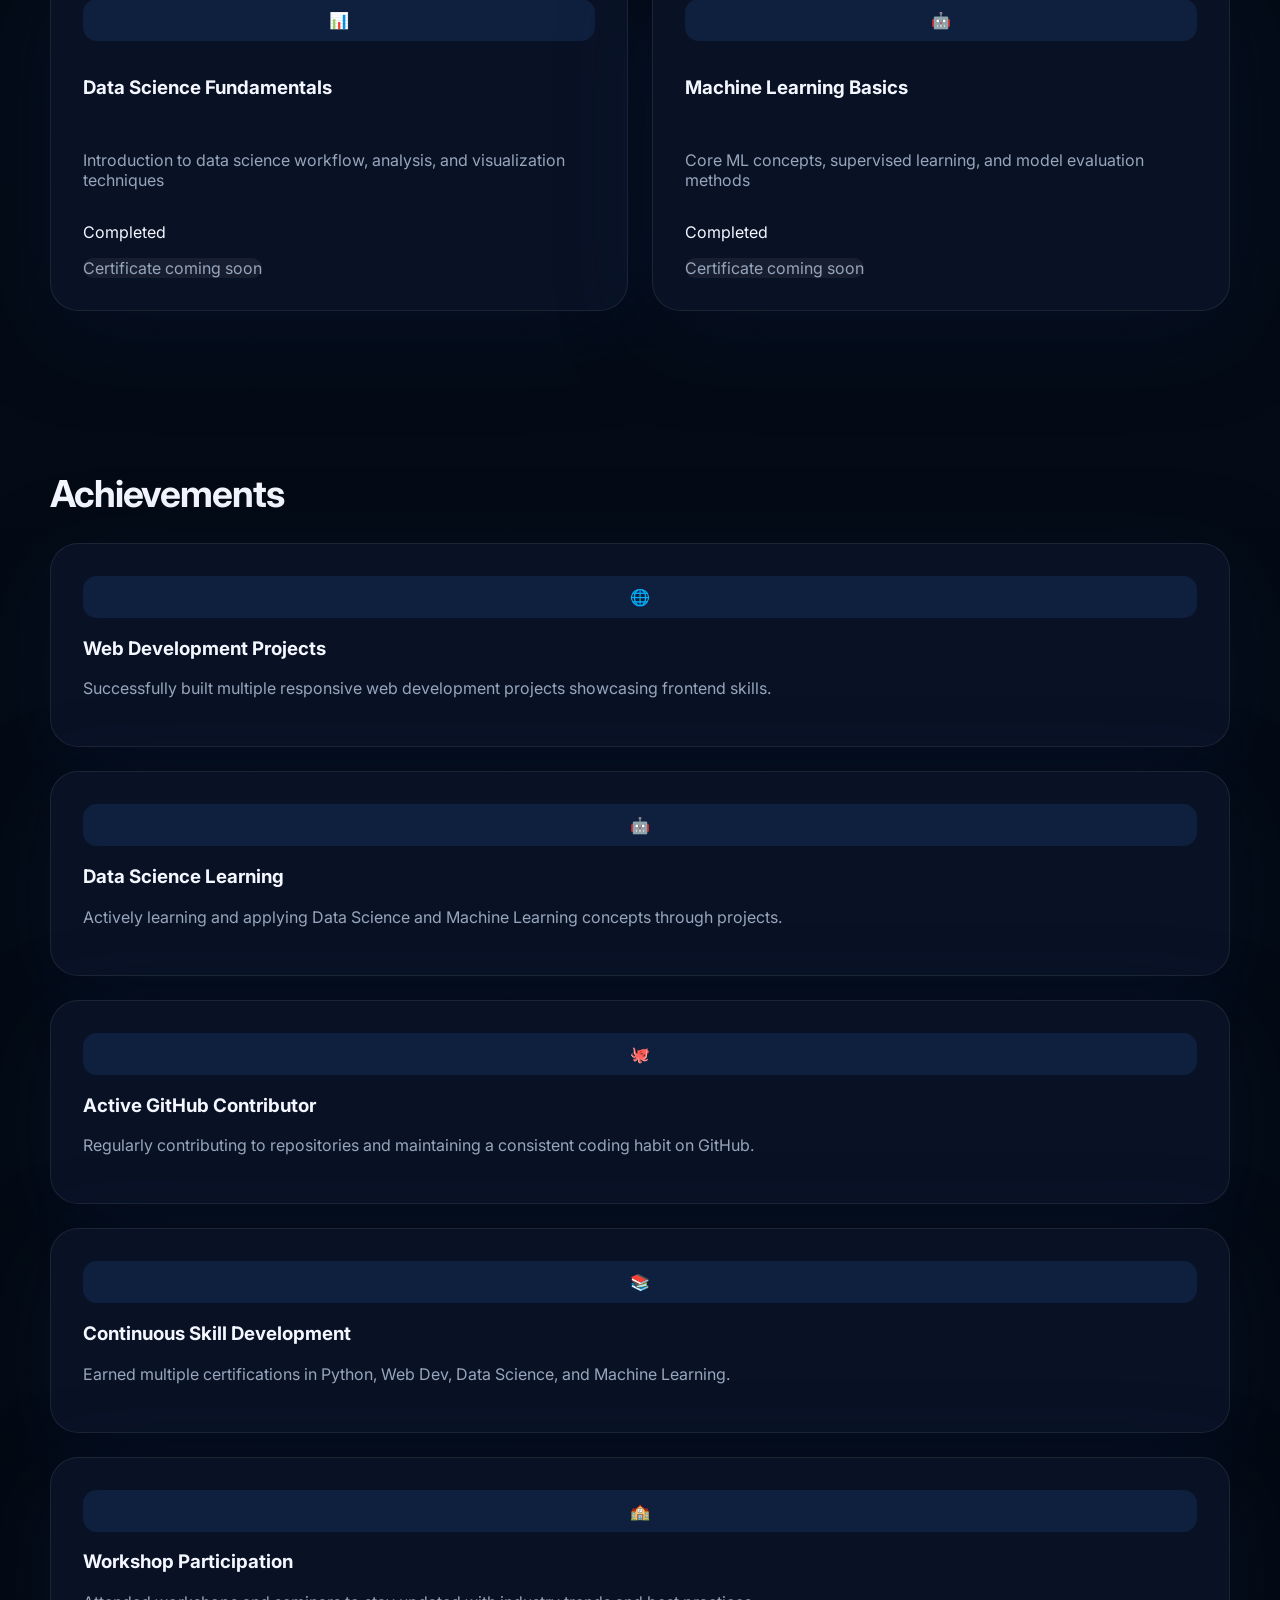
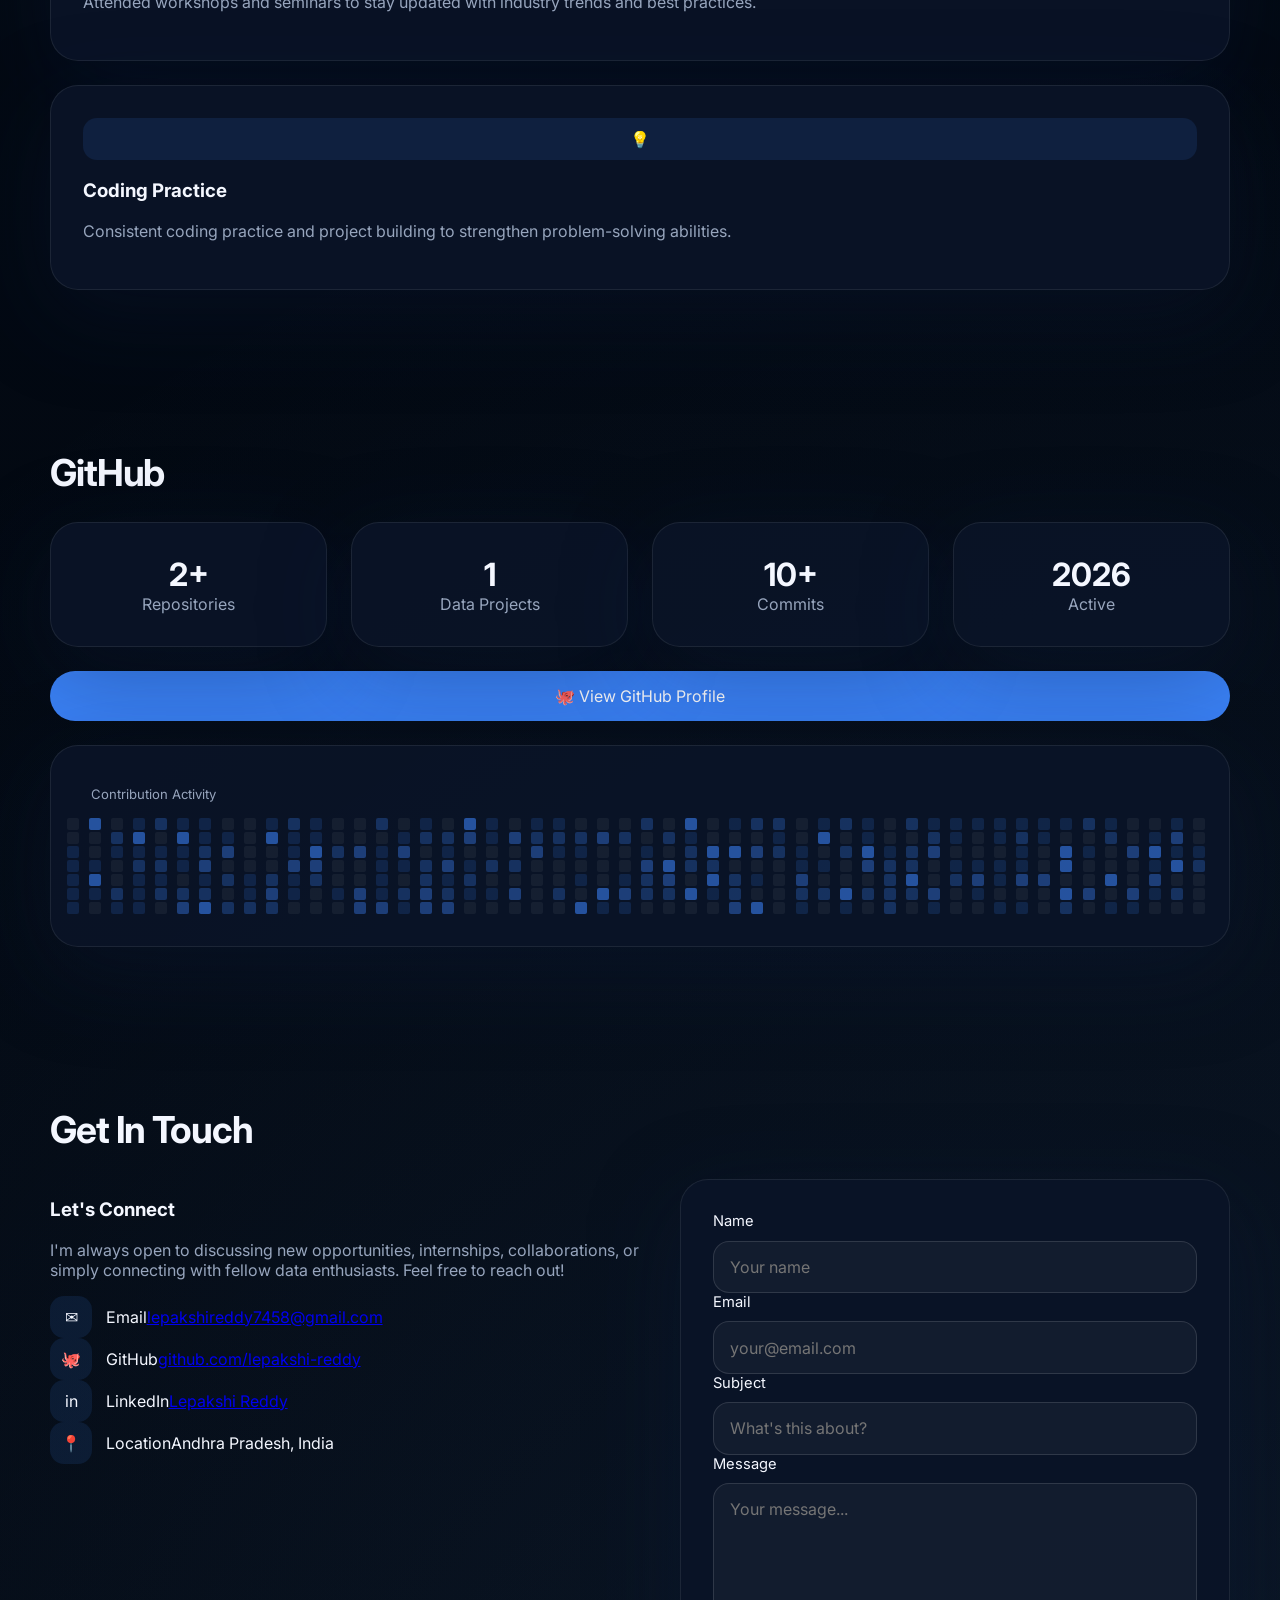
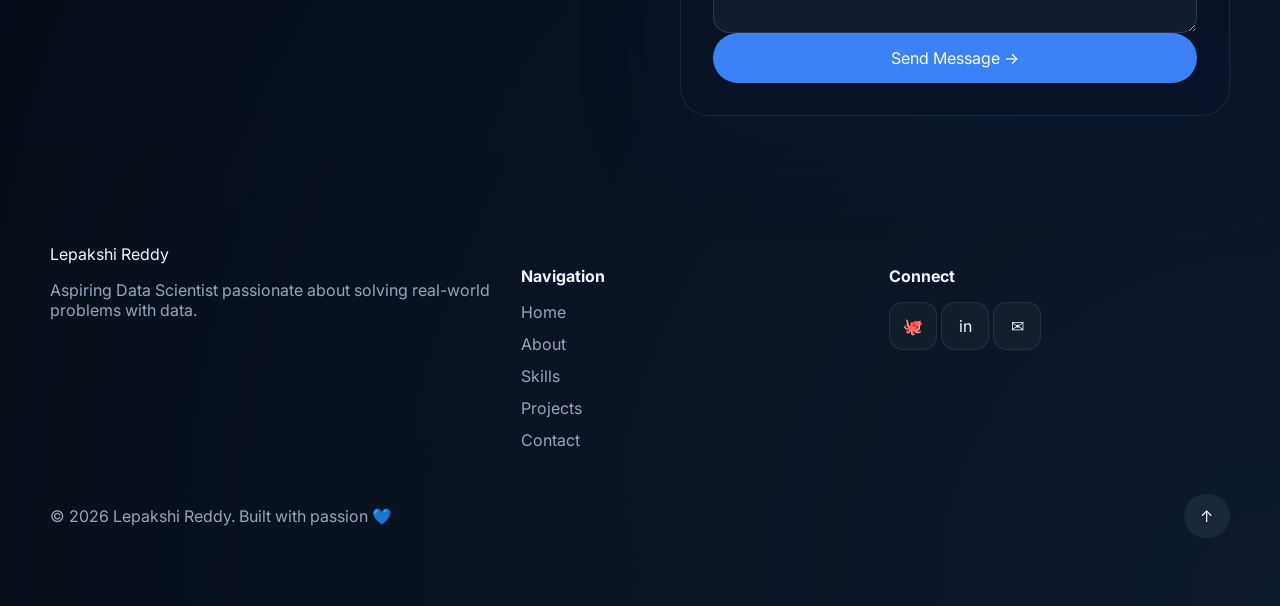
==== commit 986e7d1e: "personal portfolio" ====
--- a/index.html
+++ b/index.html
@@ -74,7 +74,7 @@
         </div>
       </div>
       <div class="hero-img-wrap reveal">
-        <img src="./images/image.png.jpeg" alt="Professional avatar illustration" class="hero-avatar" />
+        <img src="./images/image2.jog.jpeg" alt="Professional avatar illustration" class="hero-avatar" />
       </div>
     </div>
   </div>
@@ -242,14 +242,14 @@
         <h3>Python Programming</h3>
         <p>Core Python programming concepts, data structures, and problem solving</p>
         <span class="cert-badge">Completed</span>
-        <a href="images/cert-python.svg" target="_blank" class="cert-link">View Certificate →</a>
+        <a href="c:\Users\lepak\Downloads\b744af00-8360-4bc9-895f-20e0b380a037.pdf" target="_blank" class="cert-link">View Certificate →</a>
       </div>
       <div class="glass-card cert-card reveal">
         <div class="cert-icon">🌐</div>
         <h3>Web Development</h3>
         <p>HTML, CSS, Bootstrap — building responsive and modern web interfaces</p>
         <span class="cert-badge">Completed</span>
-        <a href="#" class="cert-link cert-link--disabled" aria-disabled="true">Certificate coming soon</a>
+        <a href="#" class="cert-link cert-link--disabled" aria-disabled="true">f coming soon</a>
       </div>
       <div class="glass-card cert-card reveal">
         <div class="cert-icon">📊</div>
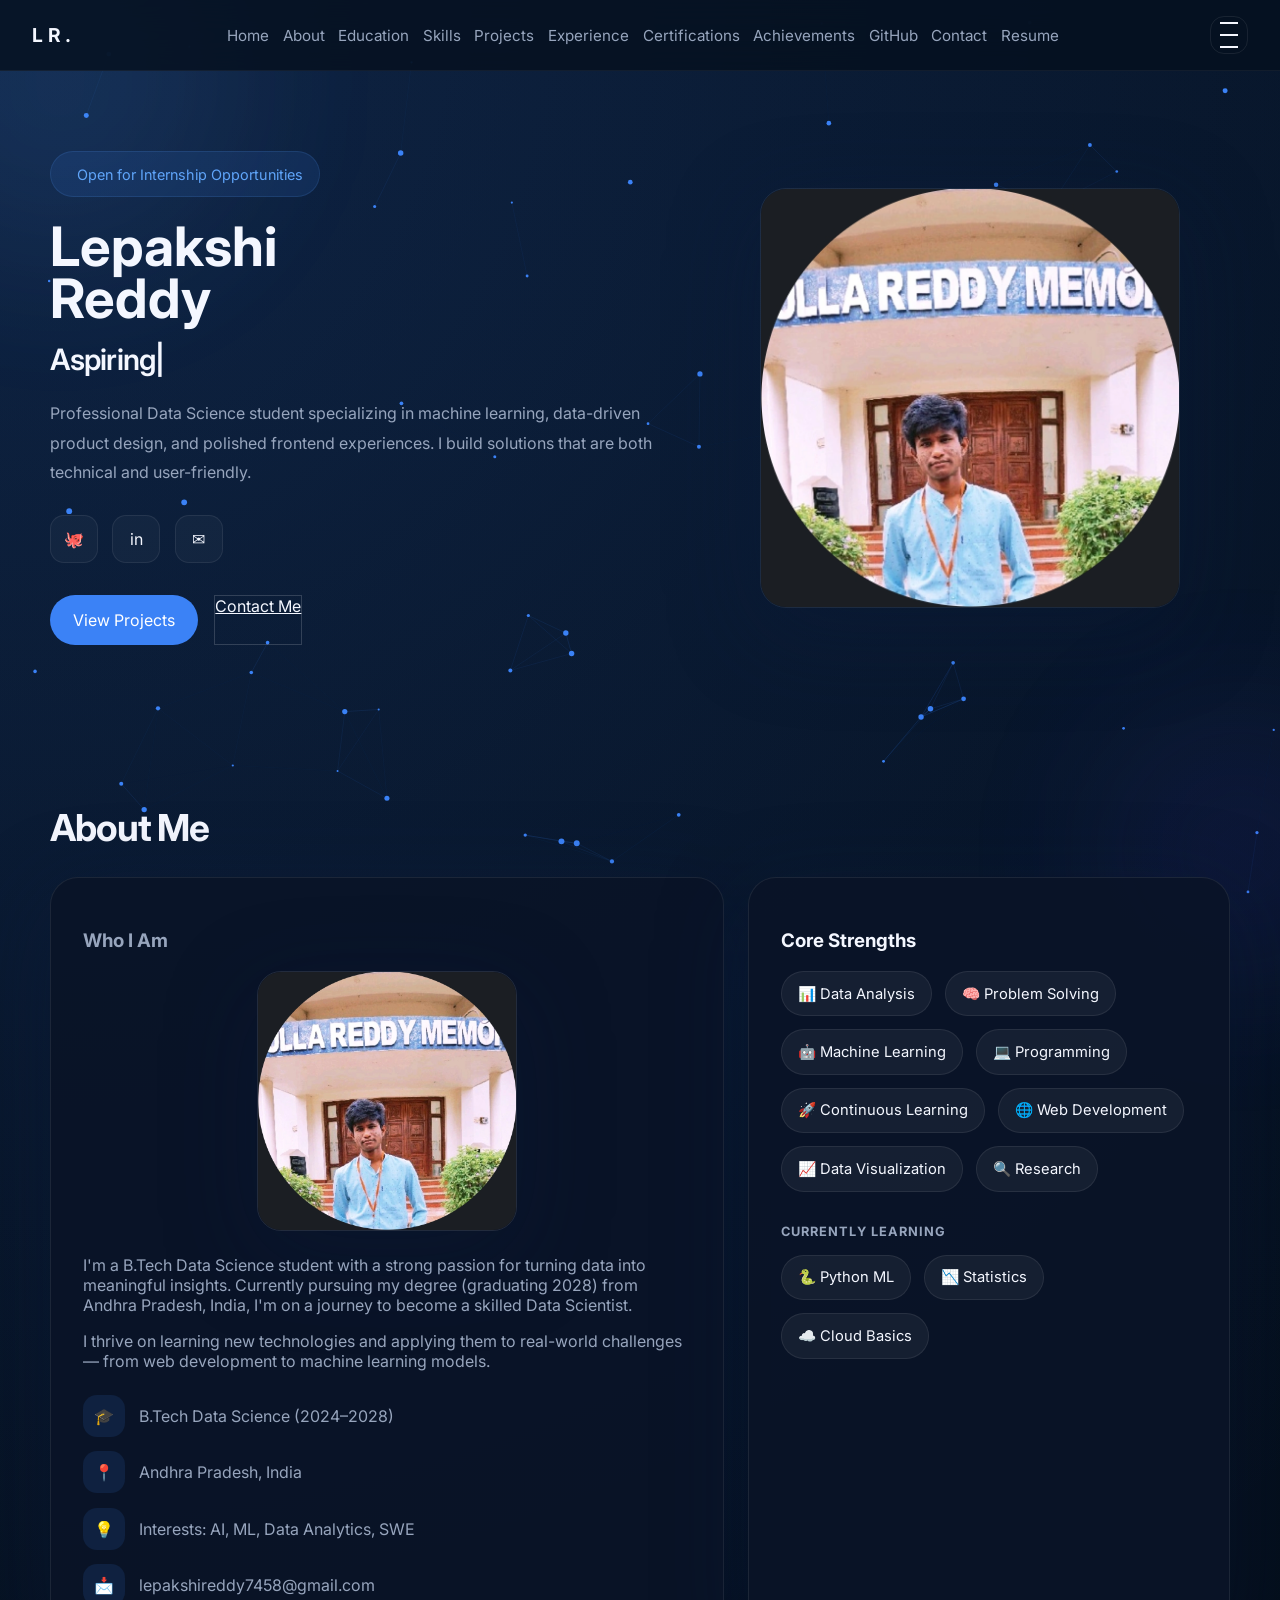
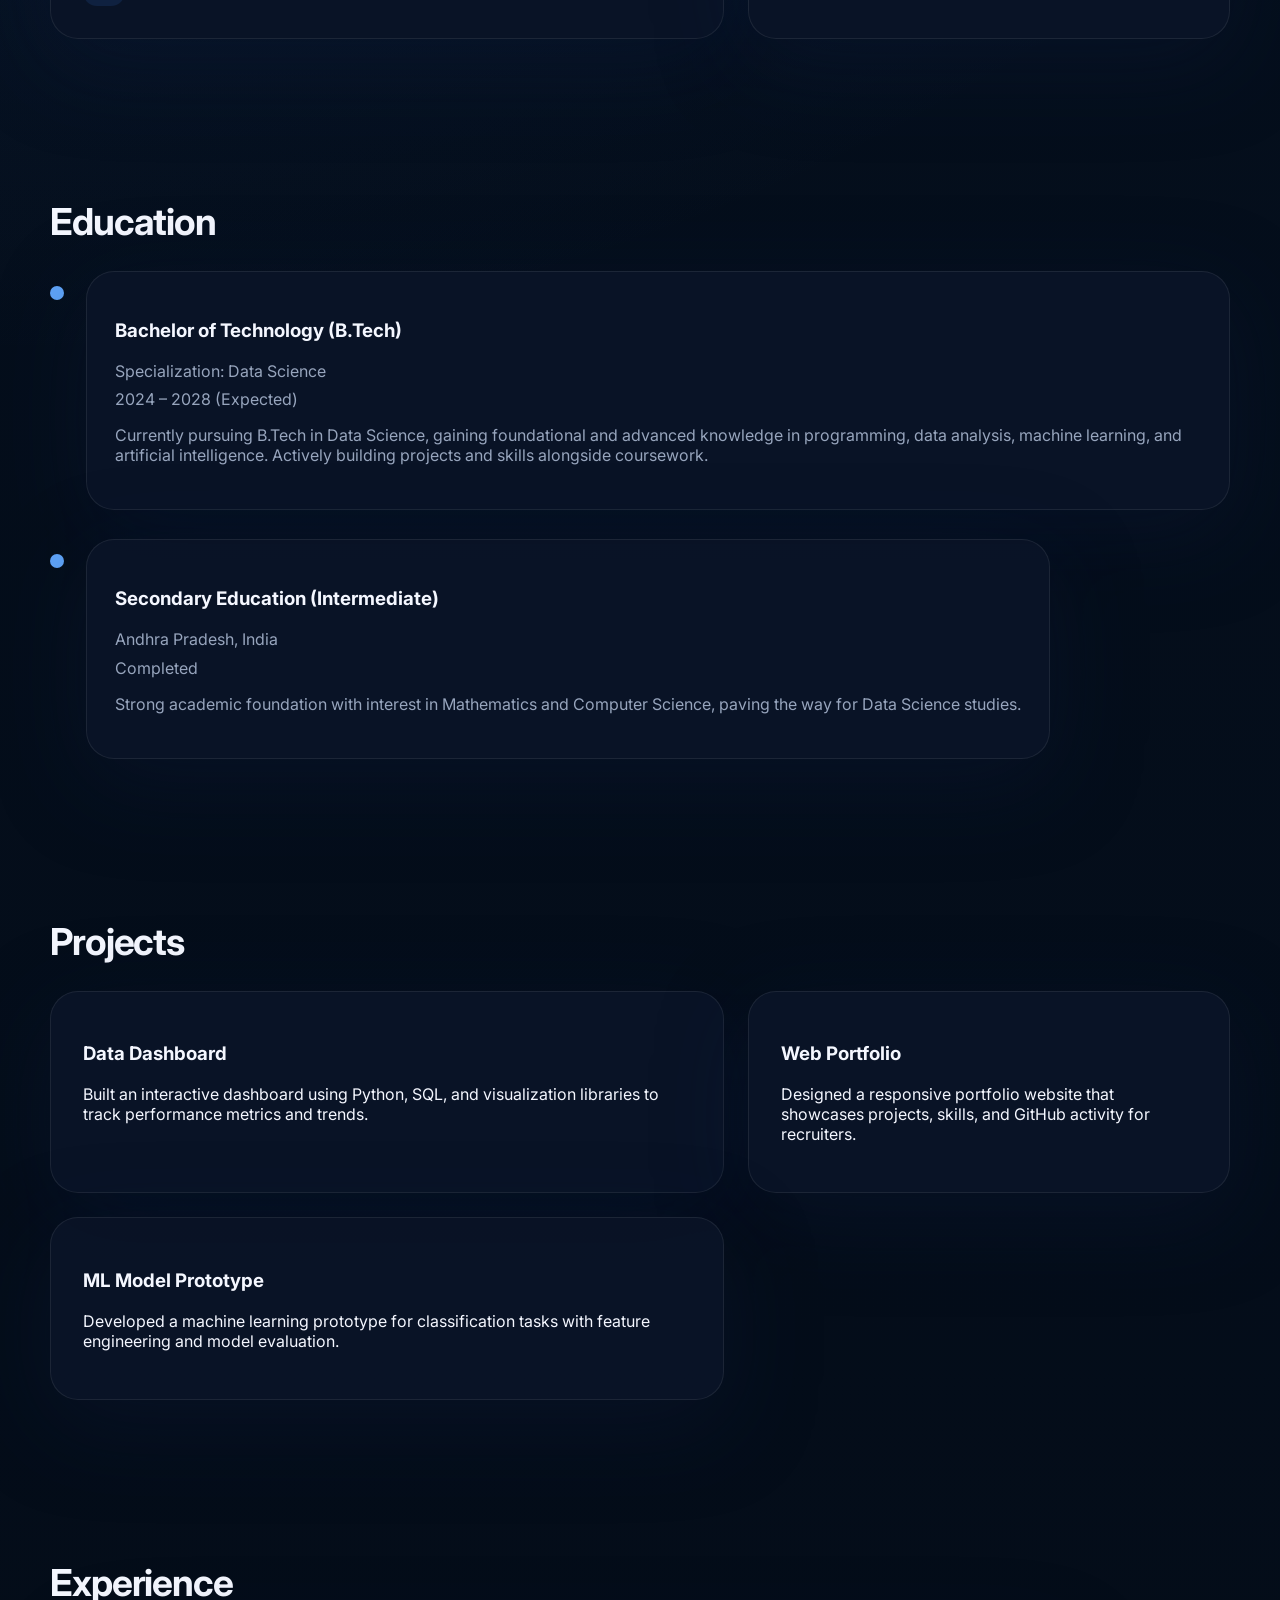
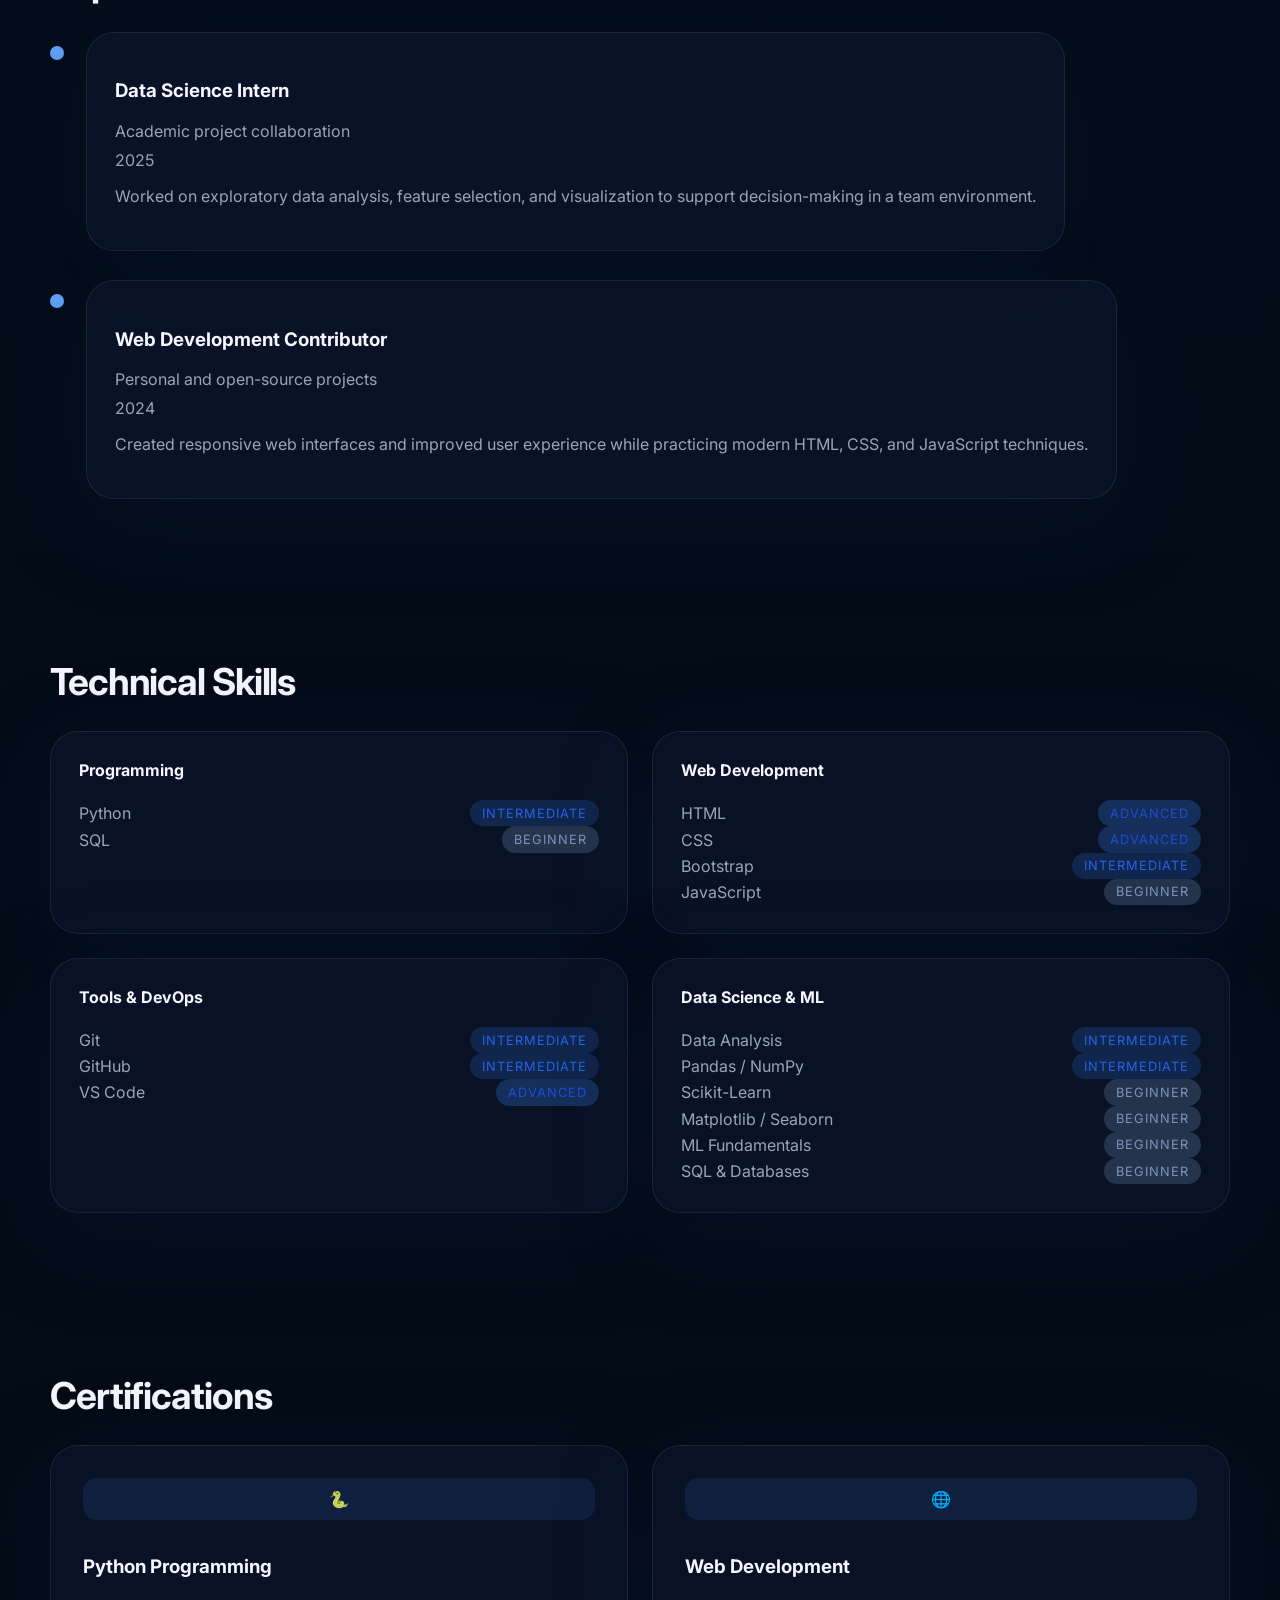
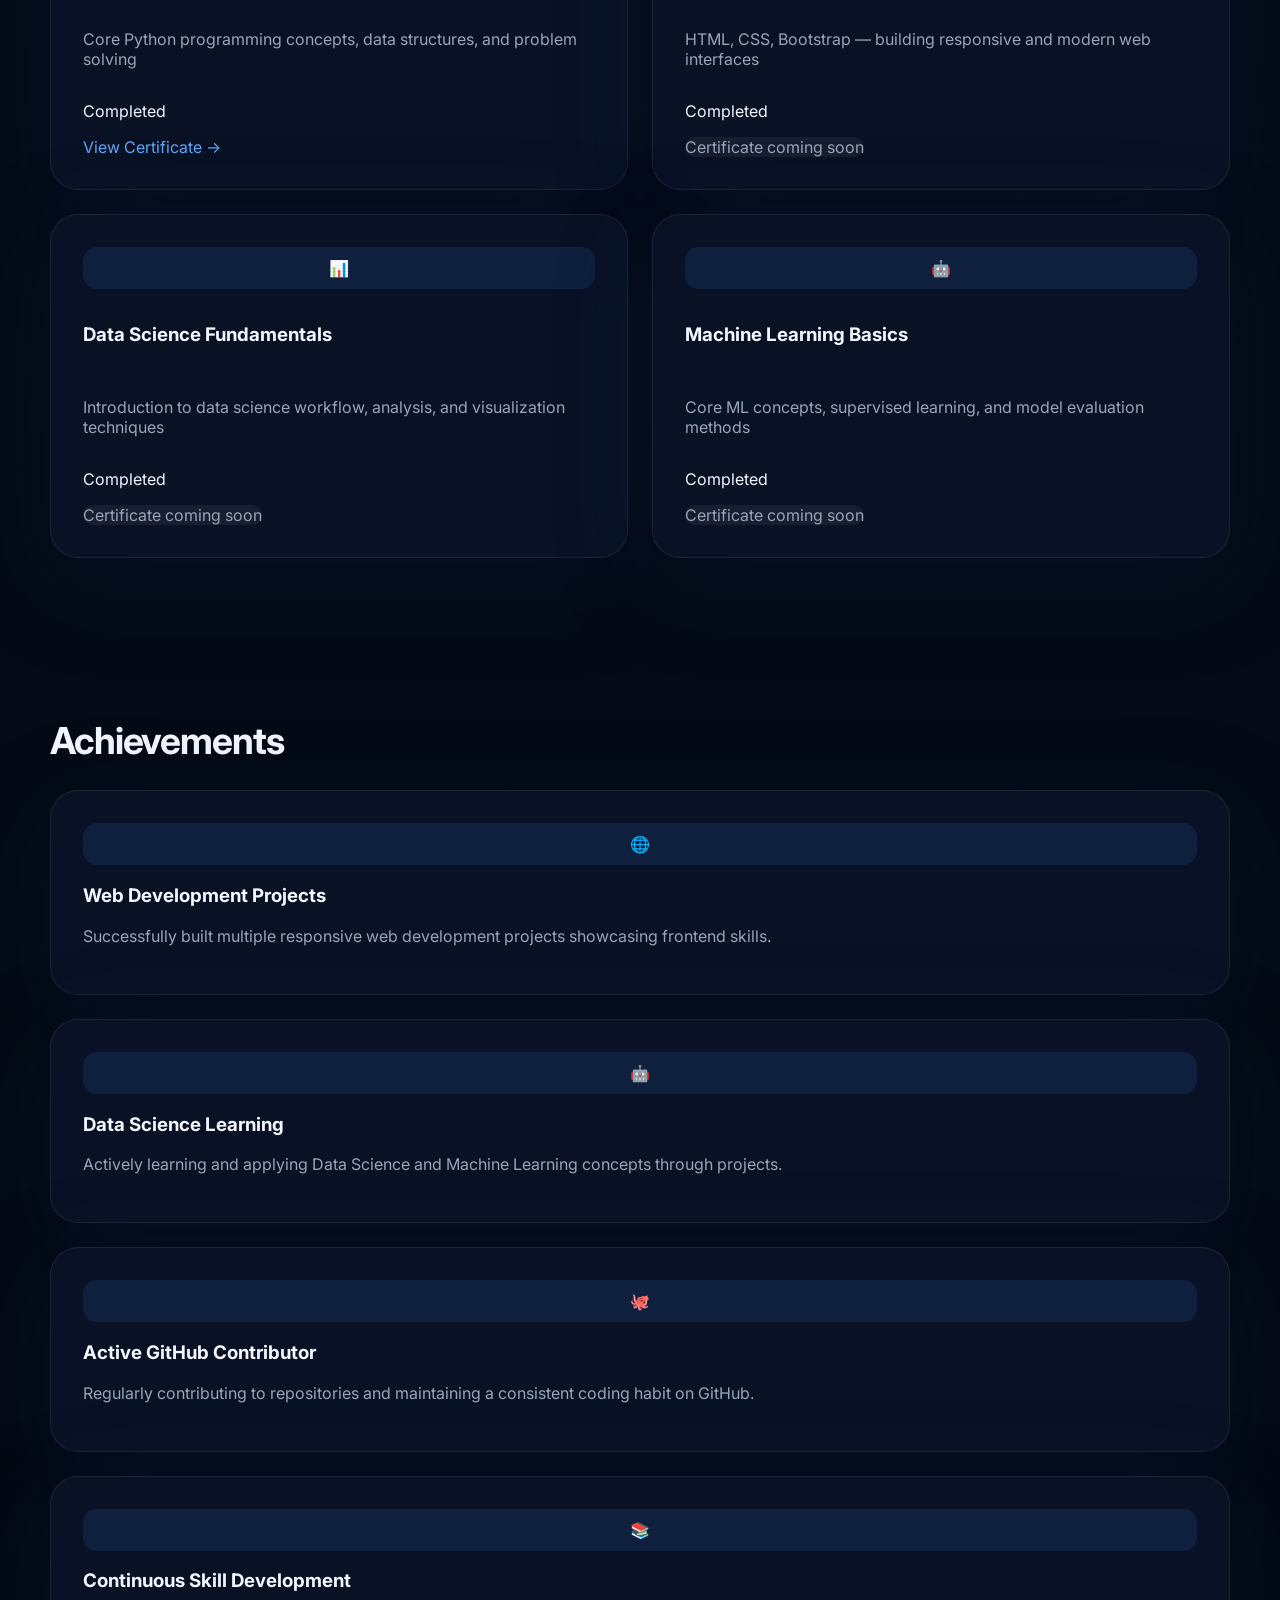
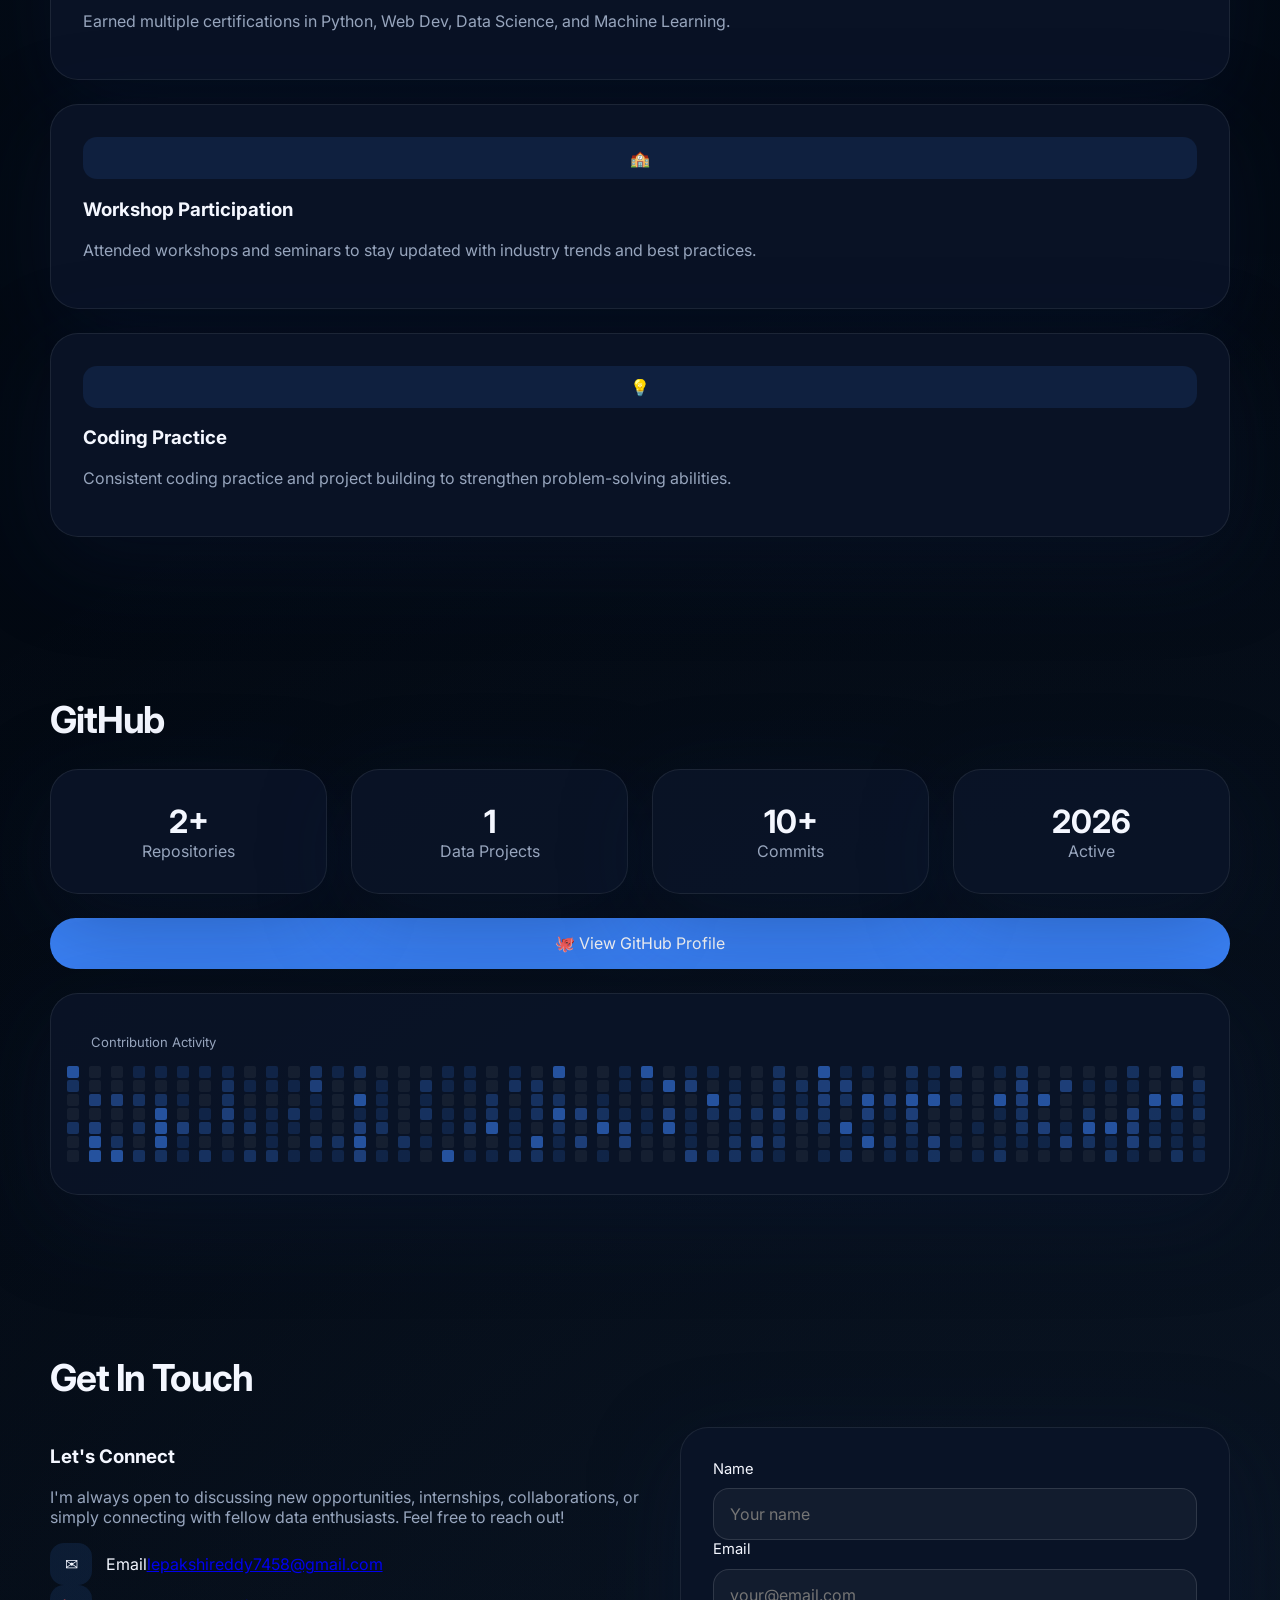
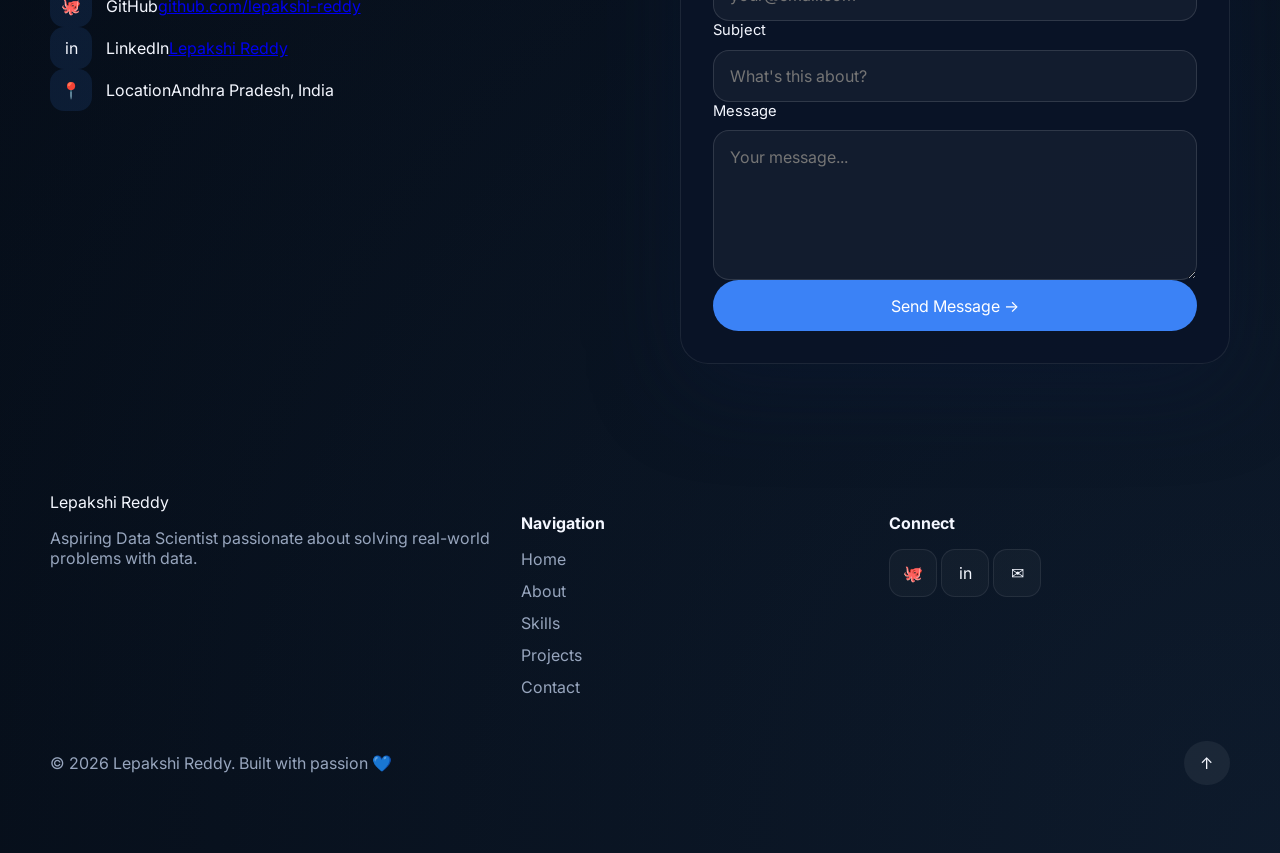
==== commit 8db83cdf: "personal portfolio" ====
--- a/index.html
+++ b/index.html
@@ -87,6 +87,9 @@
     <div class="about-grid">
       <div class="glass-card about-info reveal">
         <h3>Who I Am</h3>
+        <div class="about-photo-wrap">
+          <img src="./images/image2.jog.jpeg" alt="Lepakshi Reddy photo" class="about-photo" />
+        </div>
         <p>I'm a B.Tech Data Science student with a strong passion for turning data into meaningful insights. Currently pursuing my degree (graduating 2028) from Andhra Pradesh, India, I'm on a journey to become a skilled Data Scientist.</p>
         <p>I thrive on learning new technologies and applying them to real-world challenges — from web development to machine learning models.</p>
         <div class="about-meta" style="margin-top:1.5rem;">
@@ -242,14 +245,14 @@
         <h3>Python Programming</h3>
         <p>Core Python programming concepts, data structures, and problem solving</p>
         <span class="cert-badge">Completed</span>
-        <a href="c:\Users\lepak\Downloads\b744af00-8360-4bc9-895f-20e0b380a037.pdf" target="_blank" class="cert-link">View Certificate →</a>
+        <a href="./images/python-certificate.html" target="_blank" class="cert-link">View Certificate →</a>
       </div>
       <div class="glass-card cert-card reveal">
         <div class="cert-icon">🌐</div>
         <h3>Web Development</h3>
         <p>HTML, CSS, Bootstrap — building responsive and modern web interfaces</p>
         <span class="cert-badge">Completed</span>
-        <a href="#" class="cert-link cert-link--disabled" aria-disabled="true">f coming soon</a>
+        <a href="#" class="cert-link cert-link--disabled" aria-disabled="true">Certificate coming soon</a>
       </div>
       <div class="glass-card cert-card reveal">
         <div class="cert-icon">📊</div>
--- a/style.css
+++ b/style.css
@@ -352,6 +352,21 @@
   box-shadow: var(--shadow);
 }
 
+.about-photo-wrap {
+  margin-bottom: 1.5rem;
+  display: flex;
+  justify-content: center;
+}
+
+.about-photo {
+  width: min(100%, 260px);
+  border-radius: 24px;
+  border: 1px solid rgba(255, 255, 255, 0.1);
+  box-shadow: var(--shadow);
+  aspect-ratio: 1 / 1;
+  object-fit: cover;
+}
+
 .glass-card {
   background: var(--bg-surface);
   border: 1px solid var(--bg-border);
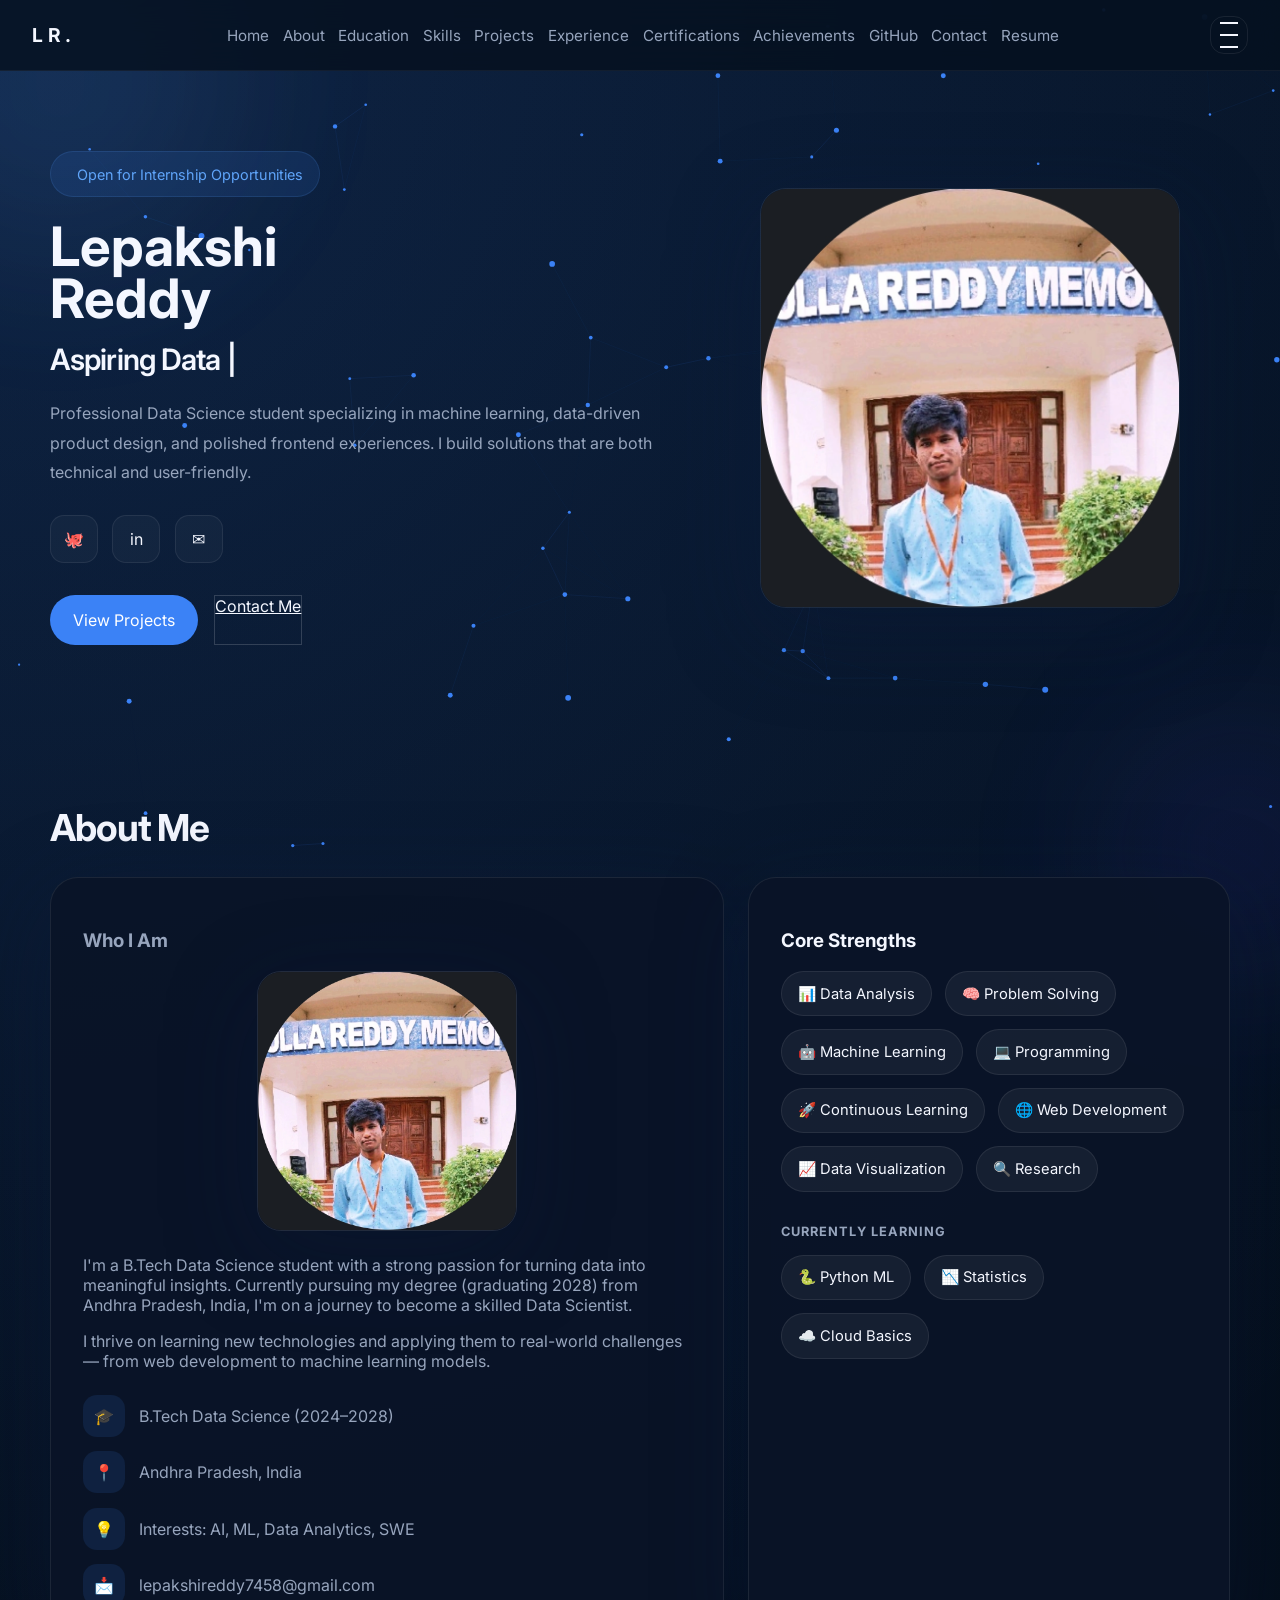
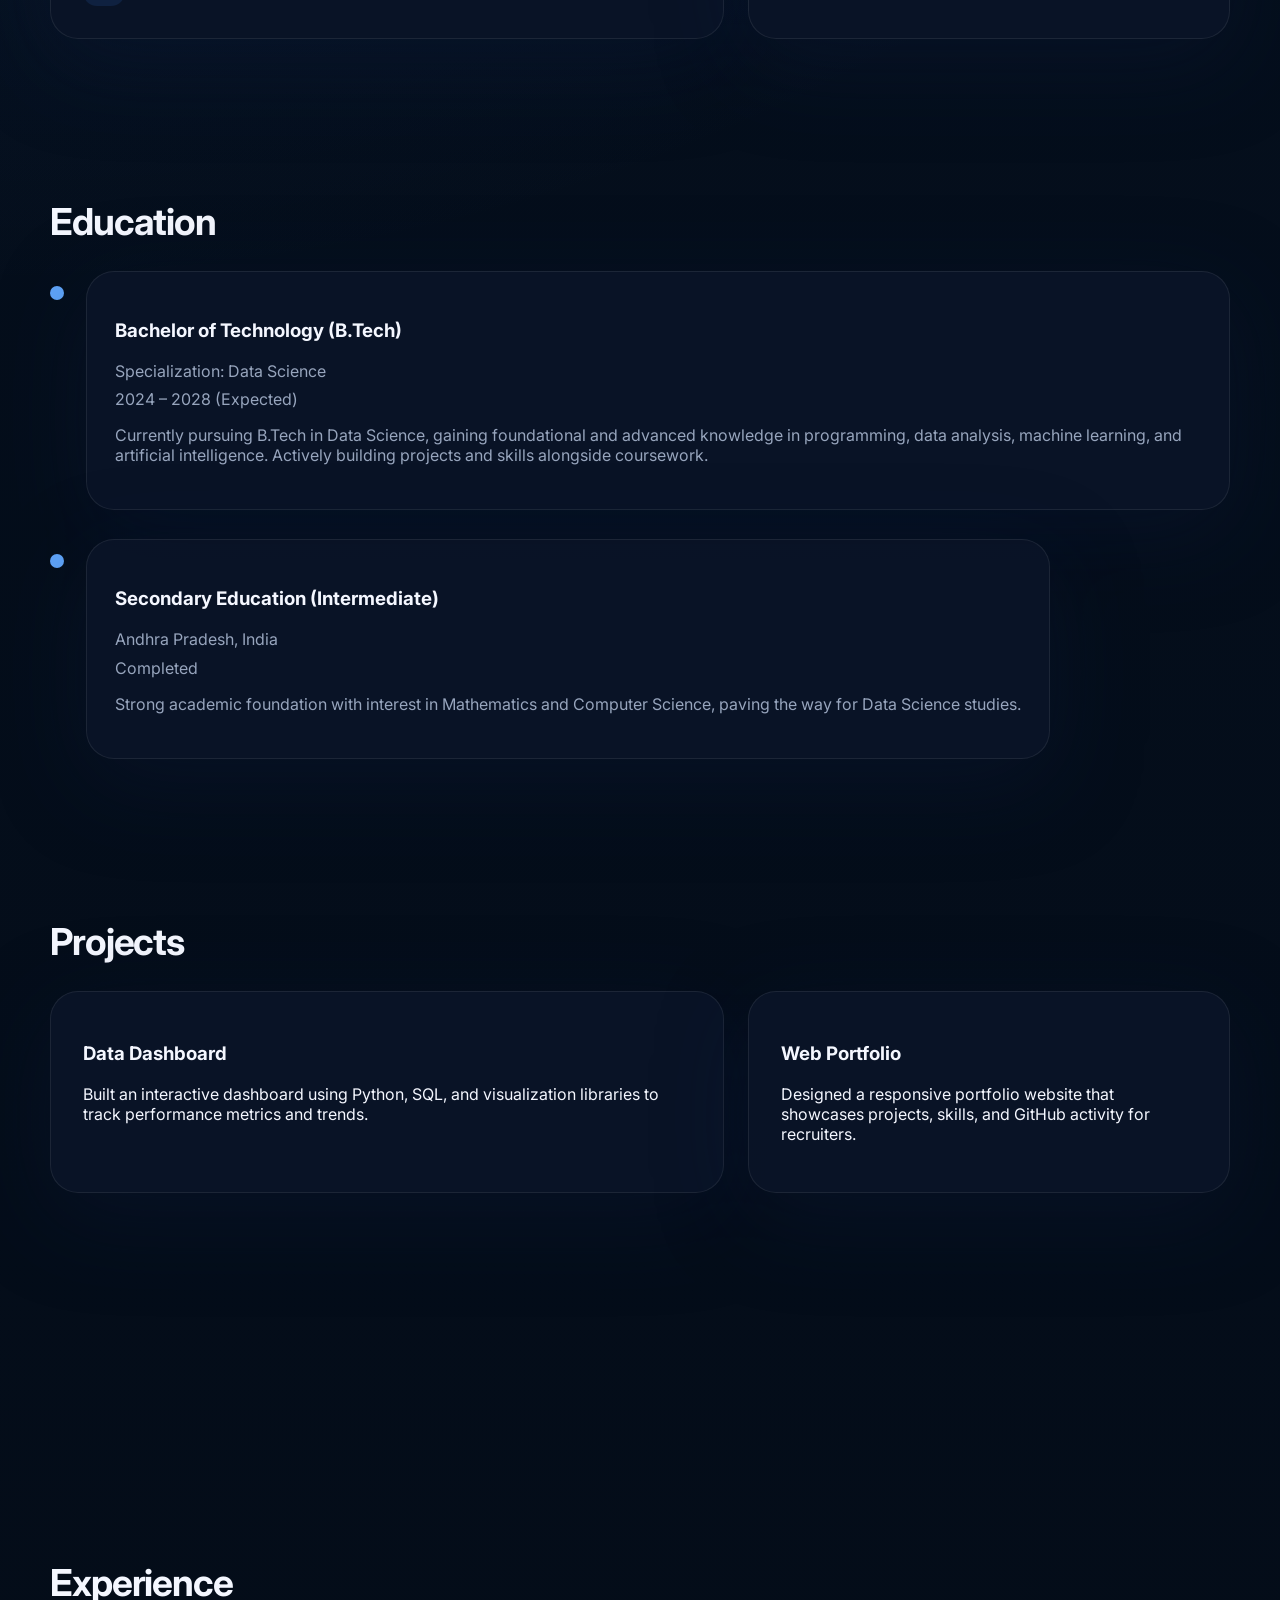
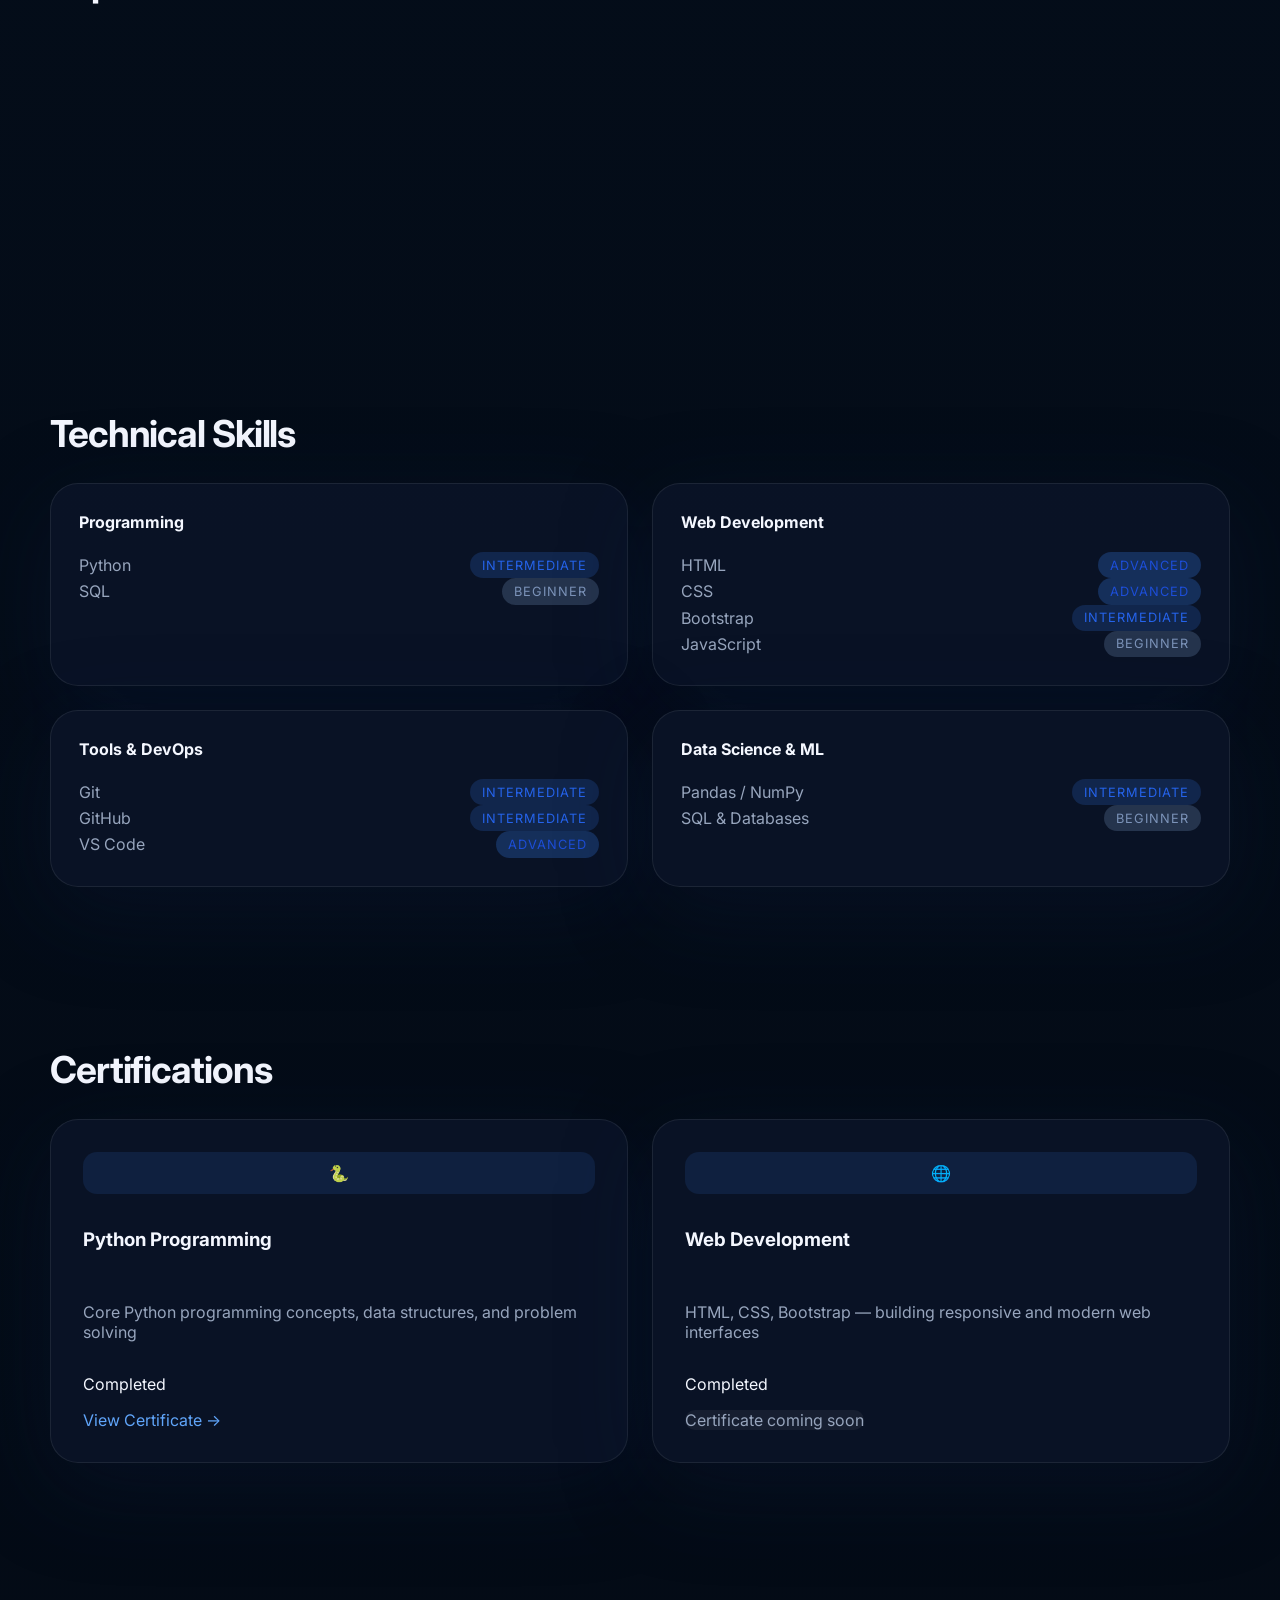
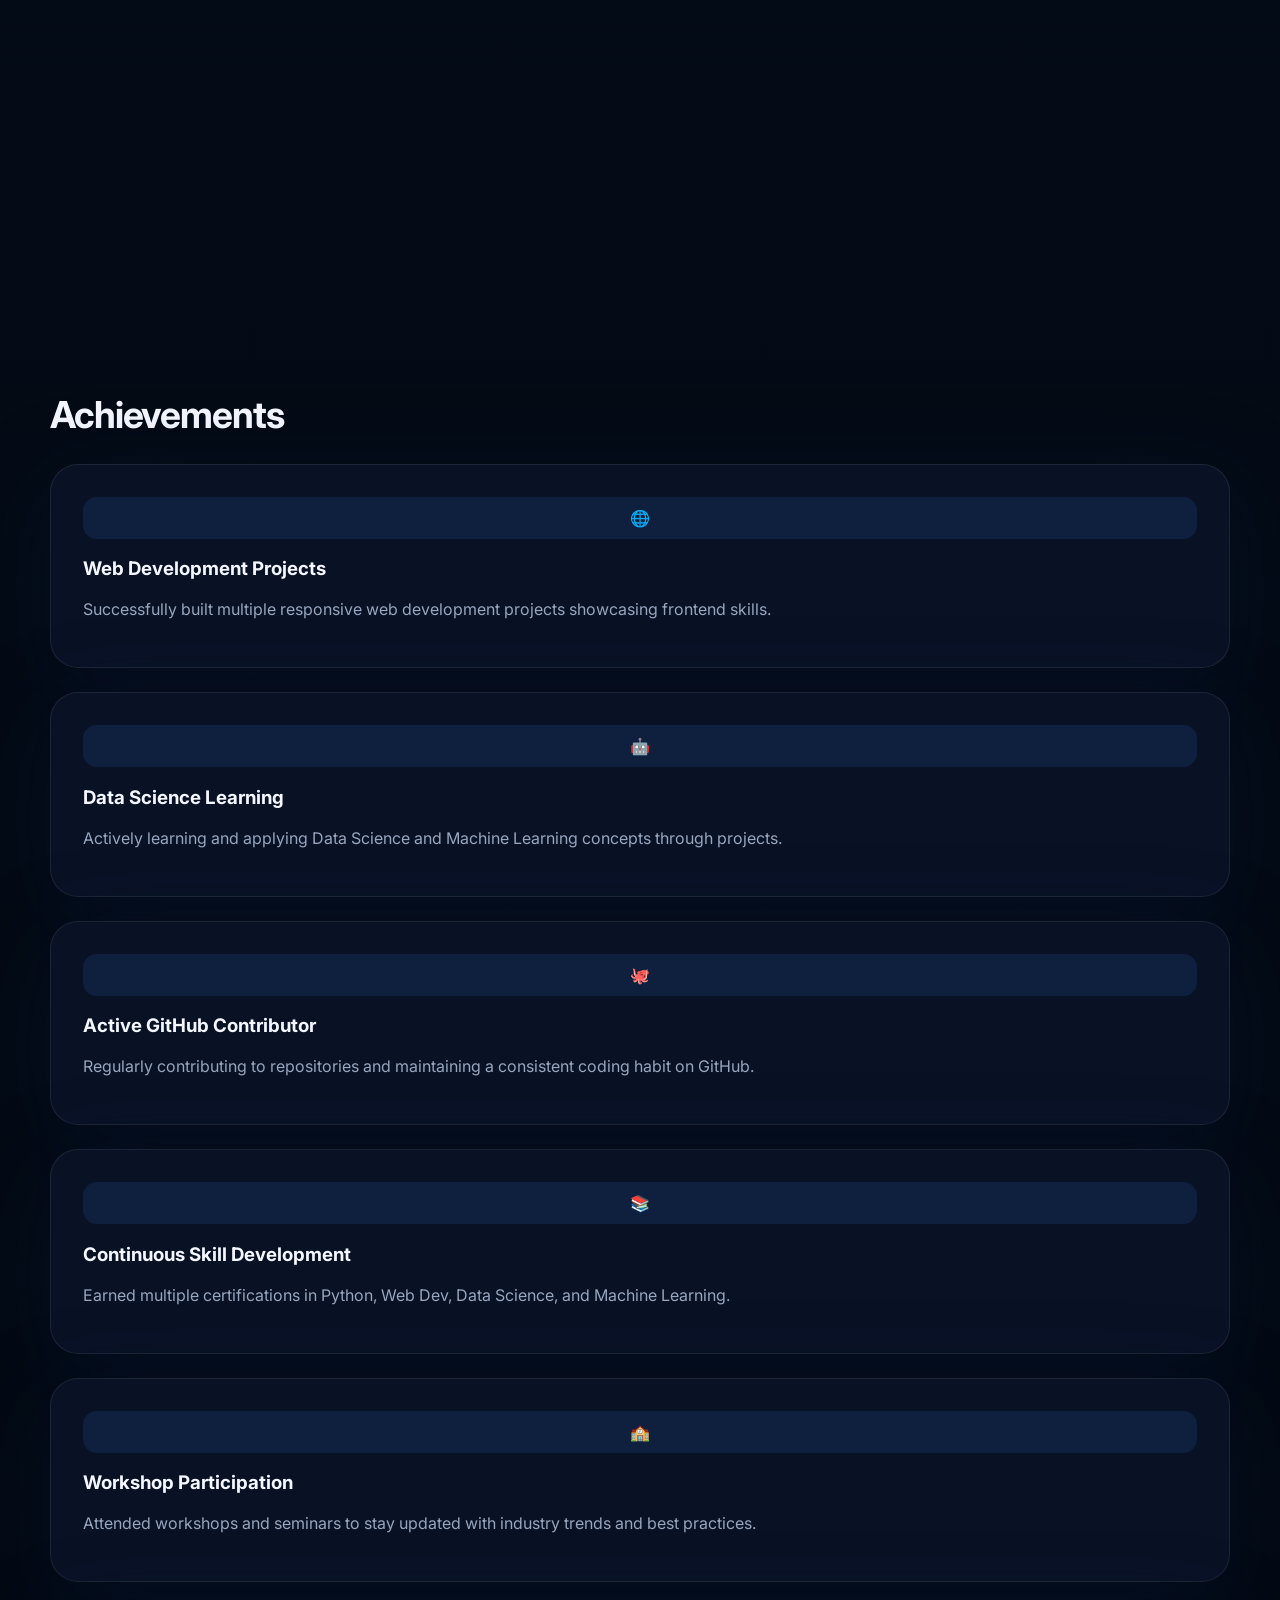
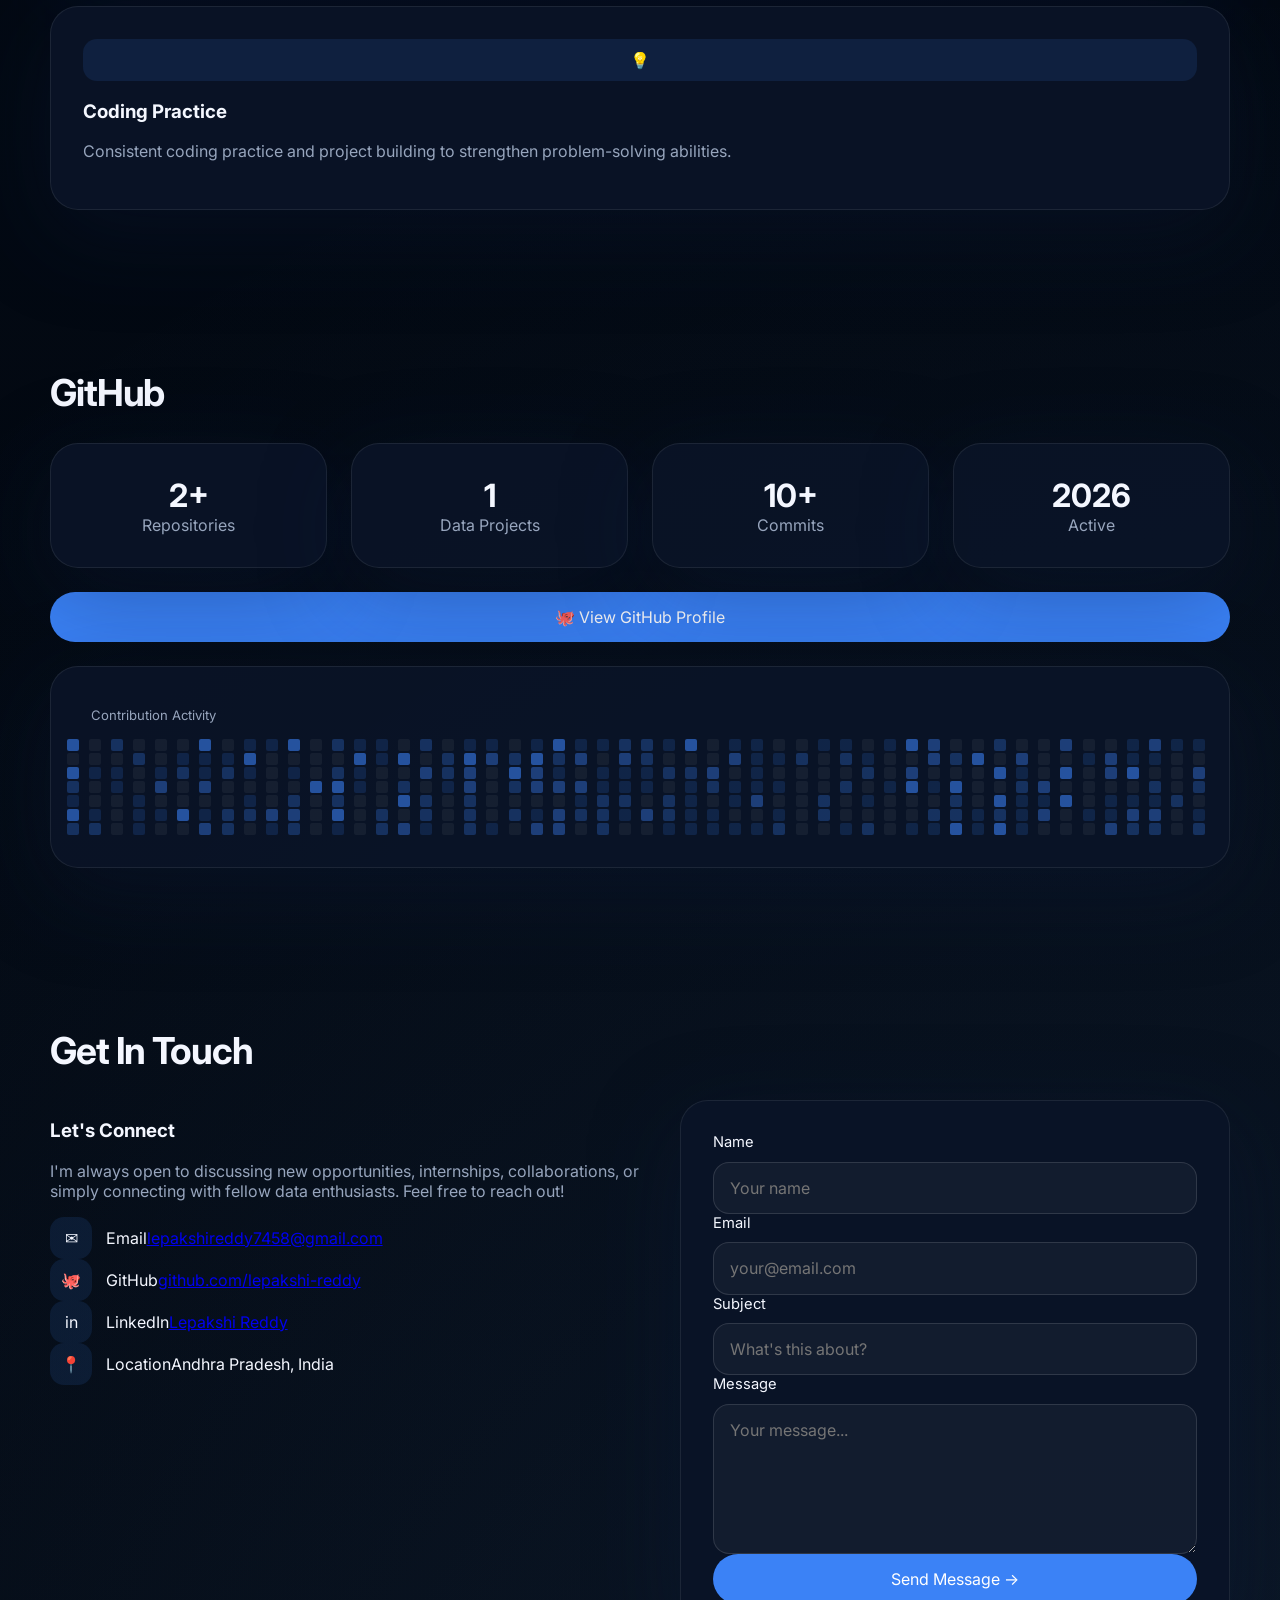
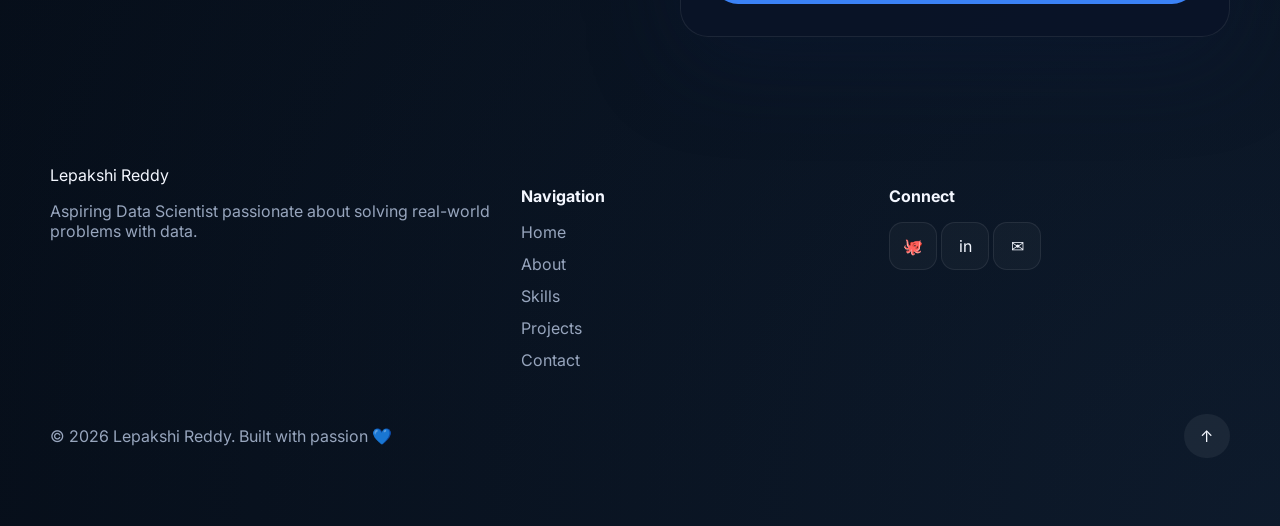
==== commit b647ca23: "personal portfolio" ====
--- a/index.html
+++ b/index.html
@@ -180,15 +180,6 @@
       <div class="tl-item reveal">
         <div class="tl-dot"></div>
         <div class="glass-card tl-card">
-          <h3>Data Science Intern</h3>
-          <div class="tl-sub">Academic project collaboration</div>
-          <div class="tl-year">2025</div>
-          <p>Worked on exploratory data analysis, feature selection, and visualization to support decision-making in a team environment.</p>
-        </div>
-      </div>
-      <div class="tl-item reveal">
-        <div class="tl-dot"></div>
-        <div class="glass-card tl-card">
           <h3>Web Development Contributor</h3>
           <div class="tl-sub">Personal and open-source projects</div>
           <div class="tl-year">2024</div>
@@ -224,11 +215,7 @@
       </div>
       <div class="glass-card skill-category reveal">
         <div class="skill-cat-title">Data Science & ML</div>
-        <div class="skill-item"><span>Data Analysis</span><span class="skill-badge intermediate">Intermediate</span></div>
         <div class="skill-item"><span>Pandas / NumPy</span><span class="skill-badge intermediate">Intermediate</span></div>
-        <div class="skill-item"><span>Scikit-Learn</span><span class="skill-badge beginner">Beginner</span></div>
-        <div class="skill-item"><span>Matplotlib / Seaborn</span><span class="skill-badge beginner">Beginner</span></div>
-        <div class="skill-item"><span>ML Fundamentals</span><span class="skill-badge beginner">Beginner</span></div>
         <div class="skill-item"><span>SQL & Databases</span><span class="skill-badge beginner">Beginner</span></div>
       </div>
     </div>
@@ -245,7 +232,7 @@
         <h3>Python Programming</h3>
         <p>Core Python programming concepts, data structures, and problem solving</p>
         <span class="cert-badge">Completed</span>
-        <a href="./images/python-certificate.html" target="_blank" class="cert-link">View Certificate →</a>
+        <a href="./b744af00-8360-4bc9-895f-20e0b380a037.pdf" target="_blank" rel="noopener" class="cert-link">View Certificate →</a>
       </div>
       <div class="glass-card cert-card reveal">
         <div class="cert-icon">🌐</div>
@@ -258,13 +245,6 @@
         <div class="cert-icon">📊</div>
         <h3>Data Science Fundamentals</h3>
         <p>Introduction to data science workflow, analysis, and visualization techniques</p>
-        <span class="cert-badge">Completed</span>
-        <a href="#" class="cert-link cert-link--disabled" aria-disabled="true">Certificate coming soon</a>
-      </div>
-      <div class="glass-card cert-card reveal">
-        <div class="cert-icon">🤖</div>
-        <h3>Machine Learning Basics</h3>
-        <p>Core ML concepts, supervised learning, and model evaluation methods</p>
         <span class="cert-badge">Completed</span>
         <a href="#" class="cert-link cert-link--disabled" aria-disabled="true">Certificate coming soon</a>
       </div>
